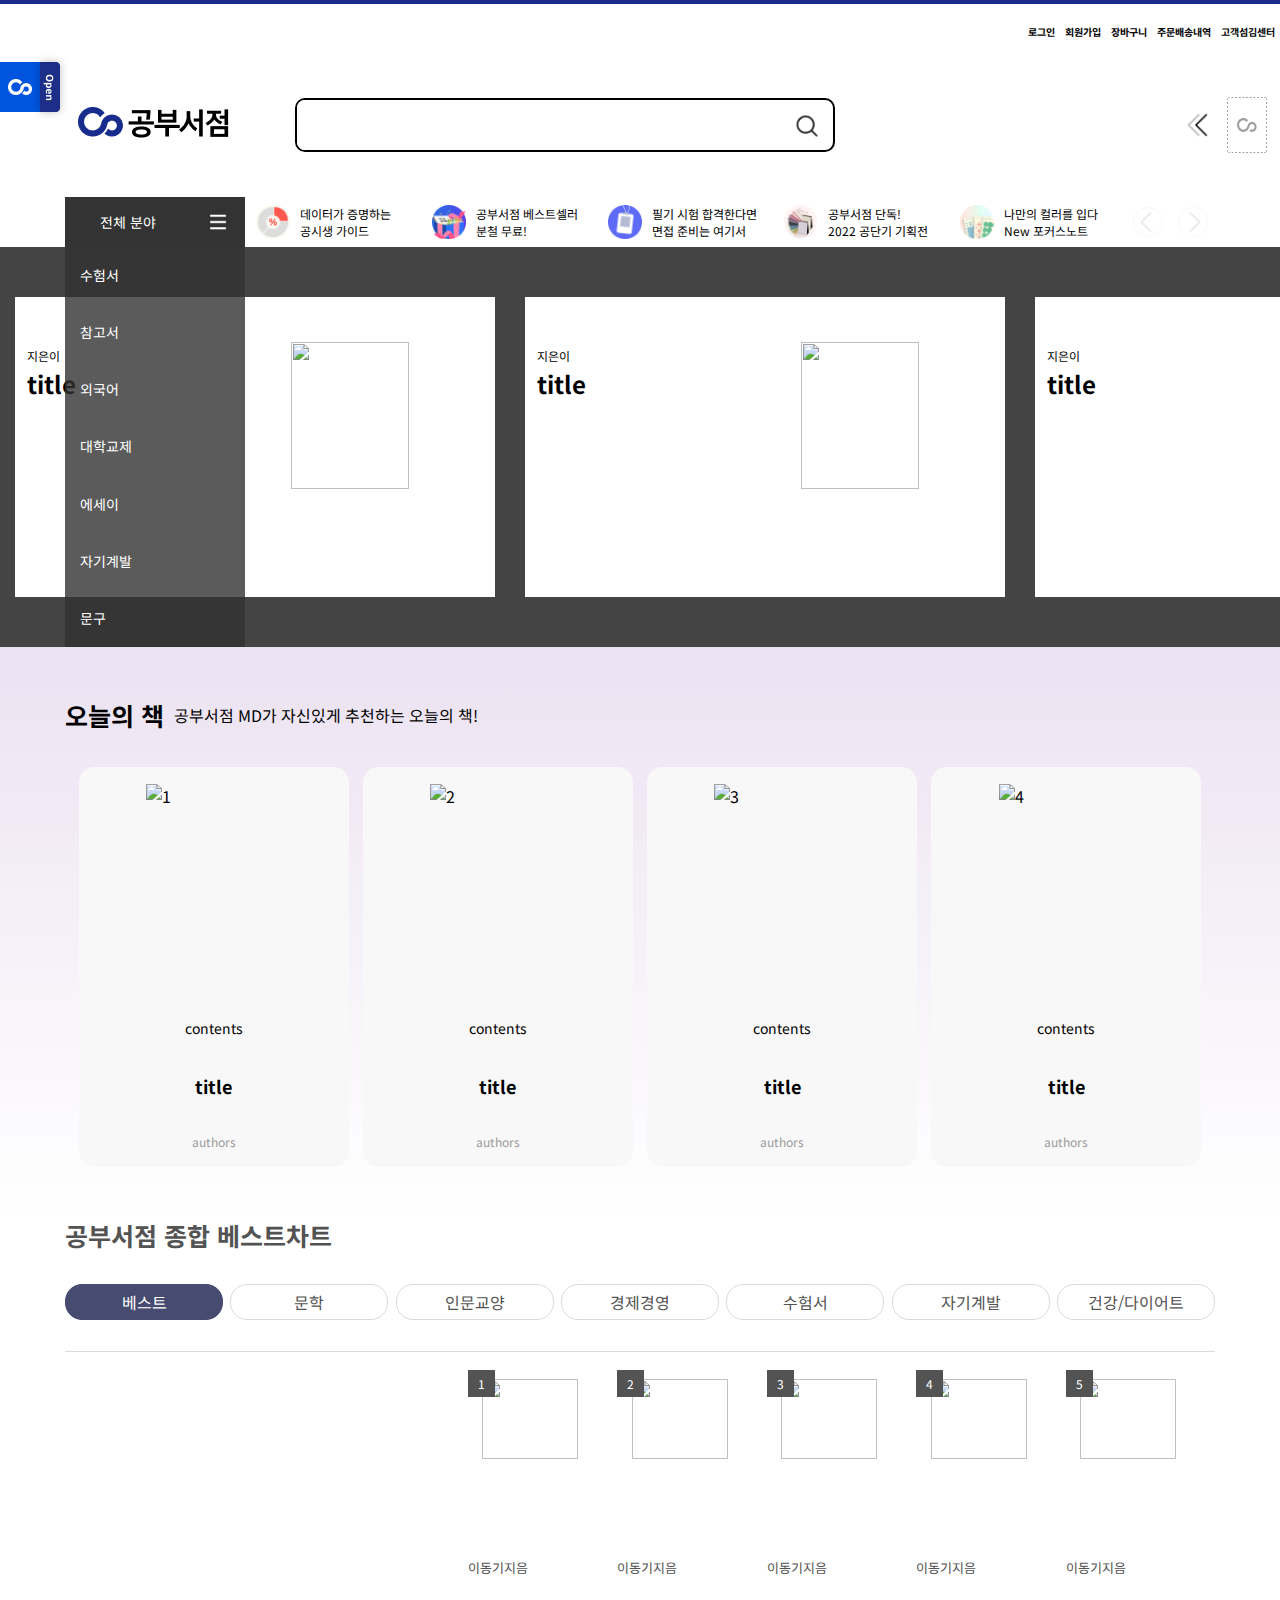
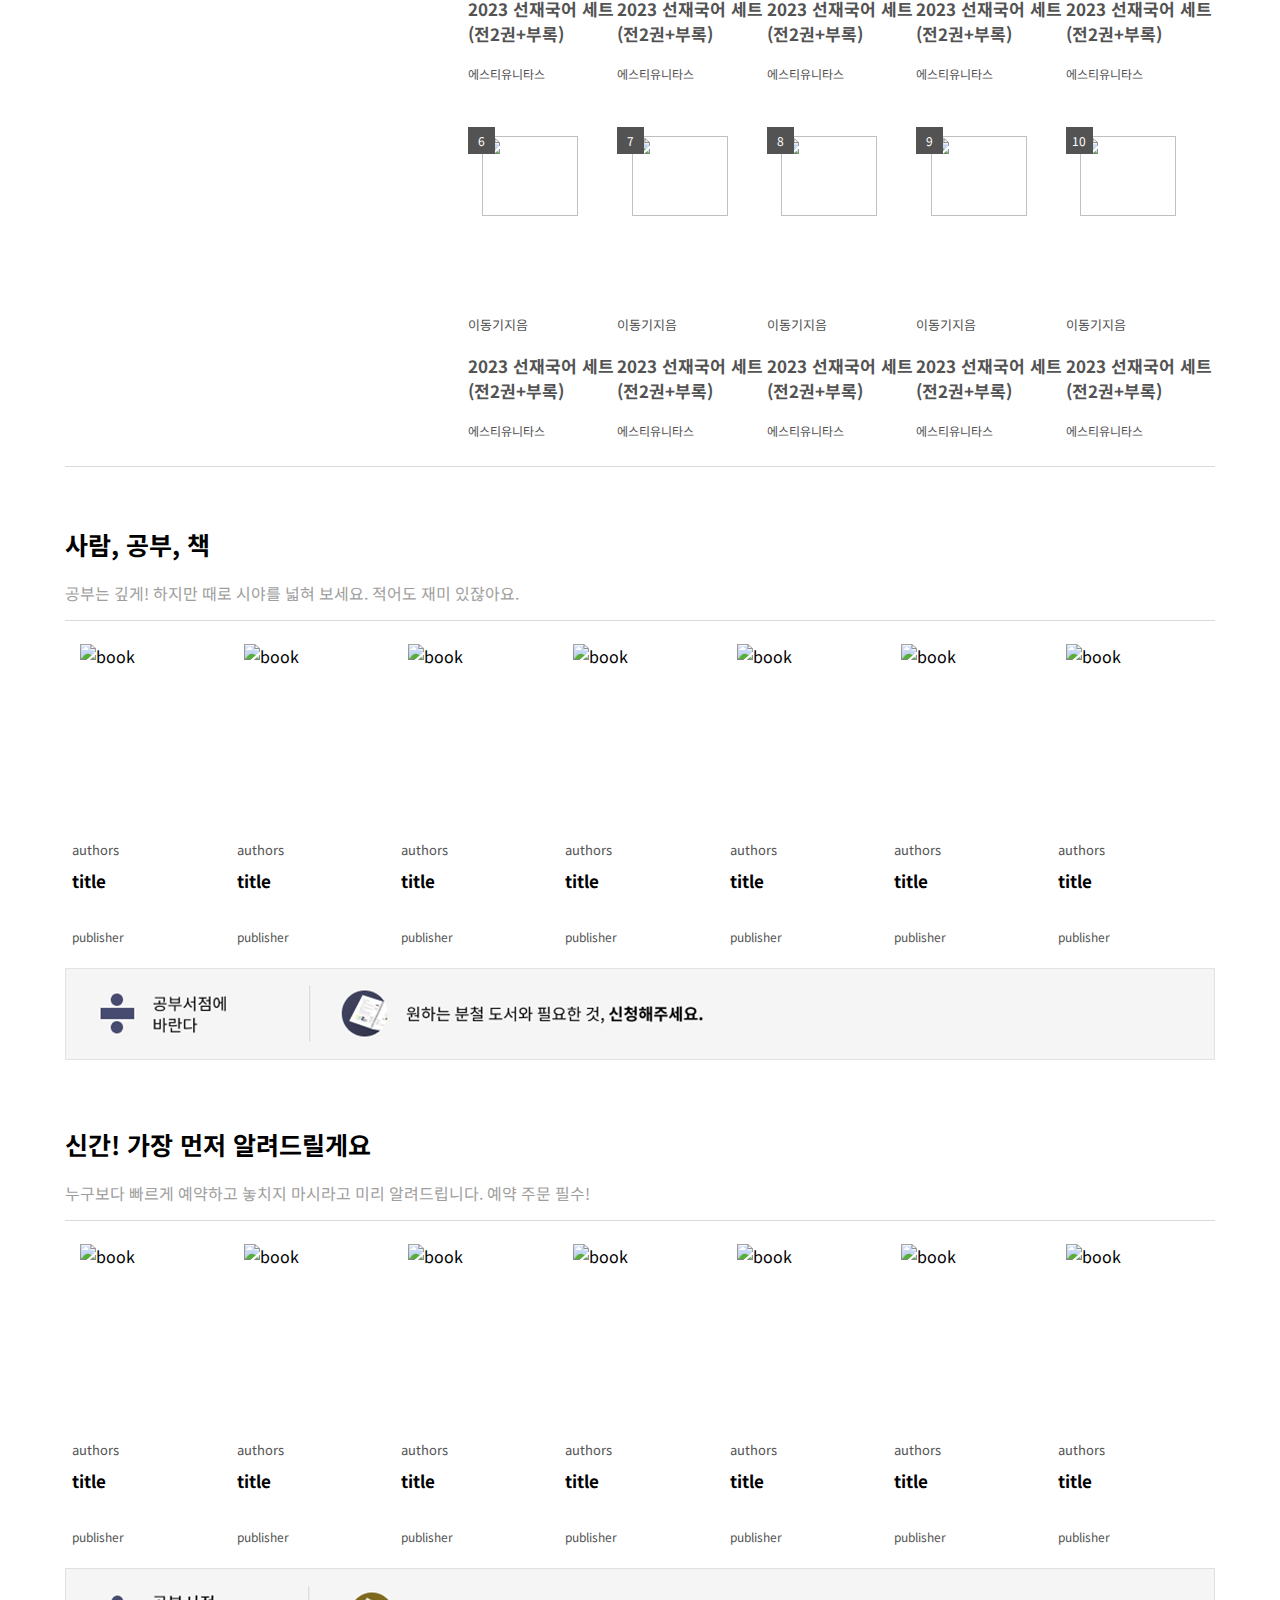
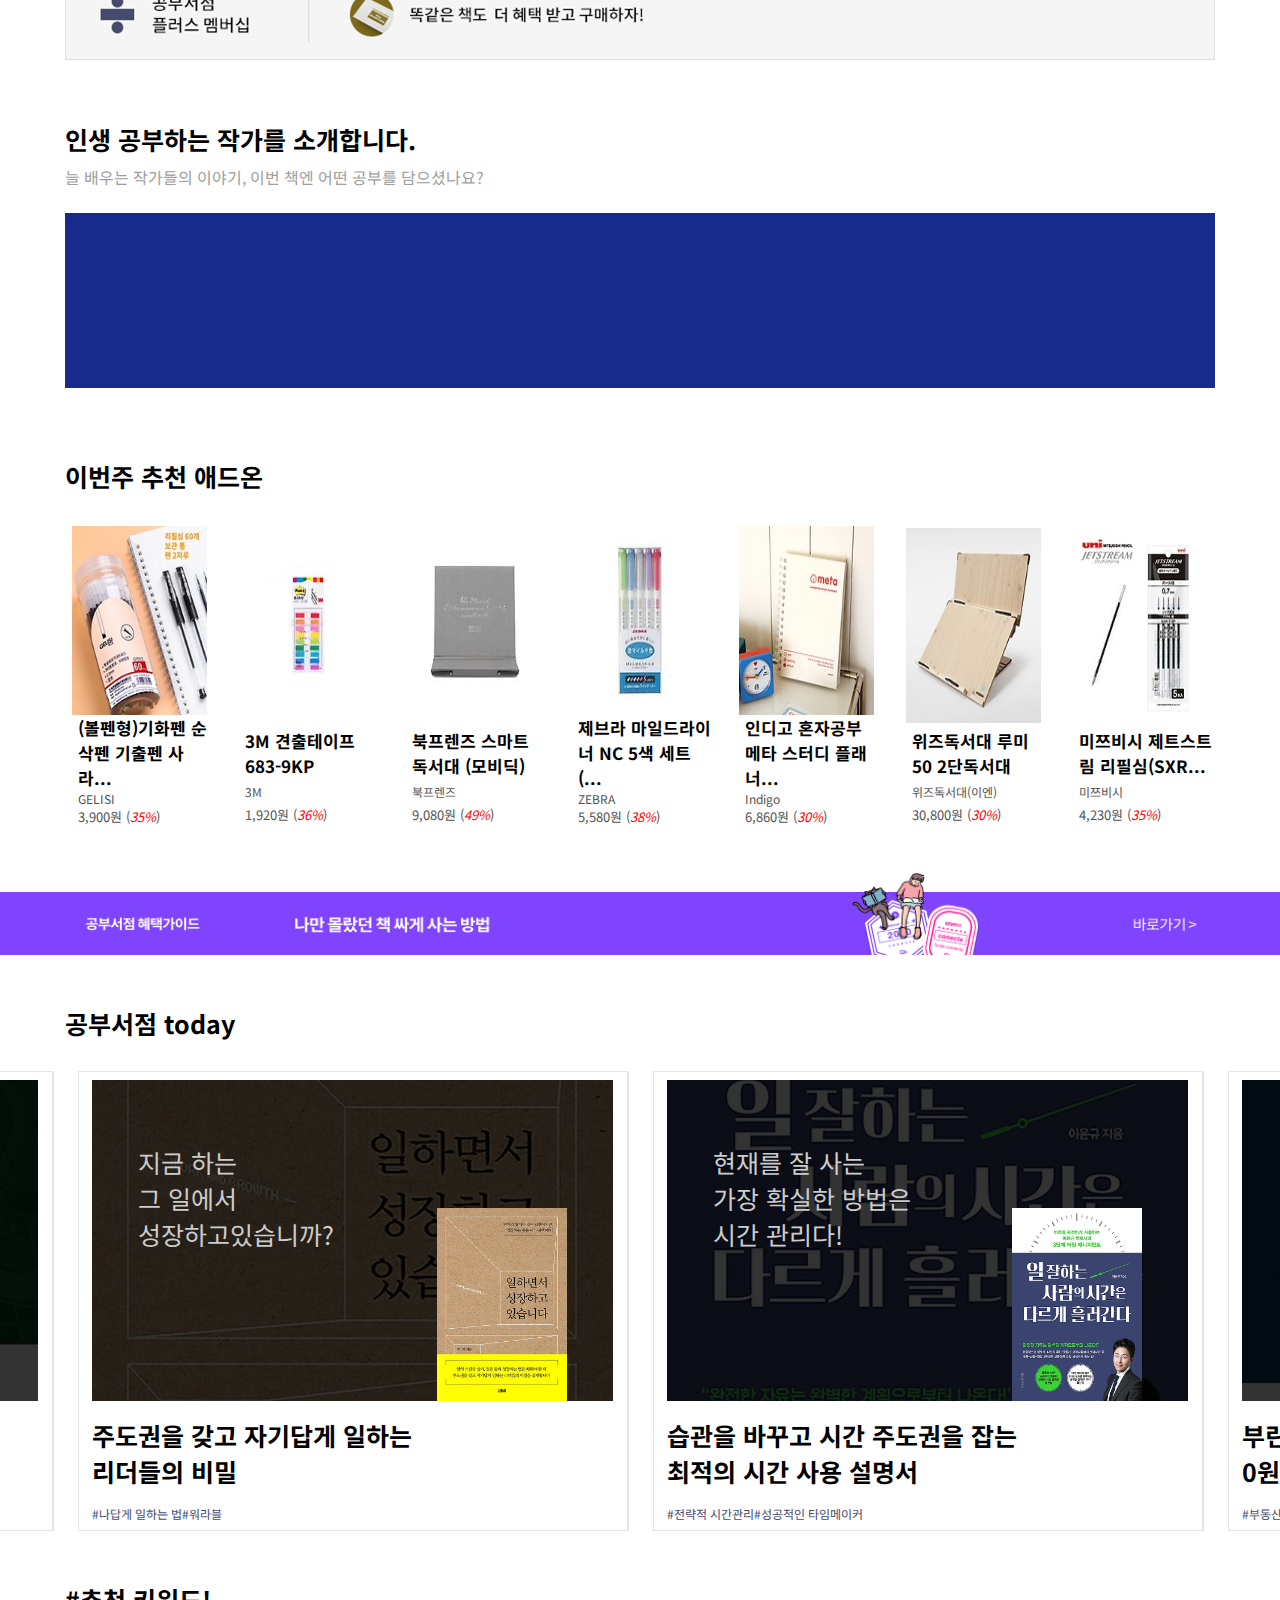
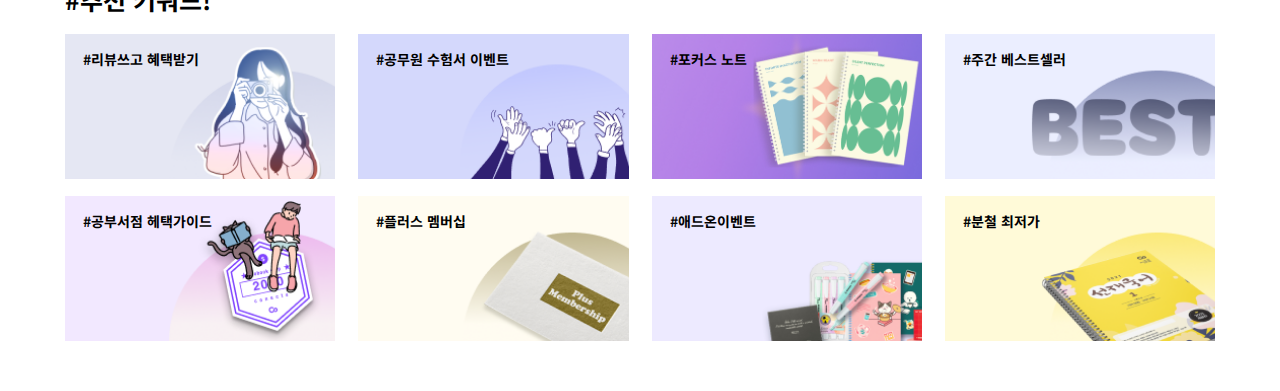
==== index.html @ 71165885 "0721" ====
<!DOCTYPE html>
<html lang="ko">

<head>
    <meta charset="UTF-8">
    <meta http-equiv="X-UA-Compatible" content="IE=edge">
    <meta name="viewport" content="width=device-width, initial-scale=1.0">
    <title>Document</title>
    <link rel="stylesheet" href="css/index.css">
    <script src="https://ajax.aspnetcdn.com/ajax/jQuery/jquery-3.6.0.min.js"></script>
    <script src="js/index.js"></script>

</head>

<body>
    <div id="wrap">
        <header>
            <div id="mini">
                <ul>
                    <li>로그인</li>
                    <li>회원가입</li>
                    <li>장바구니</li>
                    <li>주문배송내역</li>
                    <li>고객섬김센터</li>
                </ul>
            </div>
            <div id="header">
                <div id="open">
                    <img src="img/open.png" alt="open">
                </div>
                <div id="logo">
                    <a href="index.html">
                        <img src="img/logo.png" alt="로고">
                    </a>
                    <form id="search">
                        <input type="text">
                        <input type="image" src="img/search.png">
                    </form>
                </div>
                <div id="history">
                    <img src="img/histoty1.png" alt="history1">
                    <img src="img/histoty2.png" alt="history2">
                </div>
            </div>
        </header>

        <div id="slider">
            <div id="over">
                <div>
                    <div id="over_text">전체 분야</div>
                    <div id="over_img"></div>
                </div>
                <div>
                    <div id="con">
                        <div class="list" id="list1">
                            <div class="list1"></div>
                            <p>데이터가 증명하는<br> 공시생 가이드</p>
                        </div>
                        <div class="list" id="list2">
                            <div class="list2"></div>
                            <p>공부서점 베스트셀러<br> 분철 무료!</p>
                        </div>
                        <div class="list" id="list3">
                            <div class="list3"></div>
                            <p>필기 시험 합격한다면<br> 면접 준비는 여기서</p>
                        </div>
                        <div class="list" id="list4">
                            <div class="list4"></div>
                            <p>공부서점 단독!<br>
                                2022 공단기 기획전</p>
                        </div>
                        <div class="list" id="list5">
                            <div class="list5"></div>
                            <p>나만의 컬러를 입다<br>
                                New 포커스노트</p>
                        </div>
                        <div class="list" id="list6">
                            <div class="list6"></div>
                            <p>온라인1등
                                공부서점</p>
                        </div>
                        <div class="list" id="list7">
                            <div class="list7"></div>
                            <p>공부필수템 최저가<br>
                                애드온</p>
                        </div>
                        <div class="list" id="list8">
                            <div class="list8"></div>
                            <p>공부서점<br>
                                ONLY! 시리즈</p>
                        </div>
                    </div>
                </div>
                <div id="btnbox">
                    <div id="prev"></div>
                    <div id="next"></div>
                </div>
            </div>
            <div id="slider_menu">

                <div>
                    <div id="slider_text">
                        <ul>
                            <li>수험서</li>
                            <li>참고서</li>
                            <li>외국어</li>
                            <li>대학교제</li>
                            <li>에세이</li>
                            <li>자기계발</li>
                            <li>문구</li>
                        </ul>
                    </div>
                    <div id="slider_img">
                        <img src="img/slider1.png" alt="">
                    </div>

                </div>
                <div id="slider_book">
                    <div id="book_con">
                        <div>
                            <div class="book_title">
                                <div>
                                    <span>지은이</span>
                                    <p>title</p>
                                </div>
                            </div>
                            <div class="book_img">
                                <img src="" alt="">
                            </div>
                        </div>
                        <div>
                            <div class="book_title">
                                <div>
                                    <span>지은이</span>
                                    <p>title</p>
                                </div>
                            </div>
                            <div class="book_img">
                                <img src="" alt="">
                            </div>
                        </div>
                        <div>
                            <div class="book_title">
                                <div>
                                    <span>지은이</span>
                                    <p>title</p>
                                </div>
                            </div>
                            <div class="book_img">
                                <img src="" alt="">
                            </div>
                        </div>
                        <div>
                            <div class="book_title">
                                <div>
                                    <span>지은이</span>
                                    <p>title</p>
                                </div>
                            </div>
                            <div class="book_img">
                                <img src="" alt="">
                            </div>
                        </div>
                        <div>
                            <div class="book_title">
                                <div>
                                    <span>지은이</span>
                                    <p>title</p>
                                </div>
                            </div>
                            <div class="book_img">
                                <img src="" alt="">
                            </div>
                        </div>
                        <div>
                            <div class="book_title">
                                <div>
                                    <span>지은이</span>
                                    <p>title</p>
                                </div>
                            </div>
                            <div class="book_img">
                                <img src="" alt="">
                            </div>
                        </div>
                    </div>
                </div>
            </div>
        </div>
        <div id="bg">
            <div id="today">
                <div id="today_first">
                    <h2>오늘의 책</h2>
                    <p>공부서점 MD가 자신있게 추천하는 오늘의 책!</p>
                </div>
                <div id="today_box">
                    <div>
                        <img src="" alt="1">
                        <p>contents</p>
                        <h2>title</h2>
                        <span>authors</span>
                    </div>
                    <div>
                        <img src="" alt="2">
                        <p>contents</p>
                        <h2>title</h2>
                        <span>authors</span>
                    </div>
                    <div>
                        <img src="" alt="3">
                        <p>contents</p>
                        <h2>title</h2>
                        <span>authors</span>
                    </div>
                    <div>
                        <img src="" alt="4">
                        <p>contents</p>
                        <h2>title</h2>
                        <span>authors</span>
                    </div>

                </div>
            </div>
        </div>
        <div id="best">
            <h2>공부서점 종합 베스트차트</h2>
            <ul>
                <li>베스트</li>
                <li>문학</li>
                <li>인문교양</li>
                <li>경제경영</li>
                <li>수험서</li>
                <li>자기계발</li>
                <li>건강/다이어트</li>
            </ul>
            <div>
                <ul>
                    <!--ㅡㅡㅡㅡㅡㅡjson li추가 ㅡㅡㅡㅡㅡㅡ-->
                </ul>
                <div>
                    <ul class="best1">
                        <li>
                            <div>1</div>
                            <img src="" alt="">
                            <p>이동기지음</p>
                            <h3>2023 선재국어 세트 (전2권+부록)</h3>
                            <span>에스티유니타스</span>
                        </li>
                        <li>
                            <div>2</div>
                            <img src="" alt="">
                            <p>이동기지음</p>
                            <h3>2023 선재국어 세트 (전2권+부록)</h3>
                            <span>에스티유니타스</span>
                        </li>
                        <li>
                            <div>3</div>
                            <img src="" alt="">
                            <p>이동기지음</p>
                            <h3>2023 선재국어 세트 (전2권+부록)</h3>
                            <span>에스티유니타스</span>
                        </li>
                        <li>
                            <div>4</div>
                            <img src="" alt="">
                            <p>이동기지음</p>
                            <h3>2023 선재국어 세트 (전2권+부록)</h3>
                            <span>에스티유니타스</span>
                        </li>
                        <li>
                            <div>5</div>
                            <img src="" alt="">
                            <p>이동기지음</p>
                            <h3>2023 선재국어 세트 (전2권+부록)</h3>
                            <span>에스티유니타스</span>
                        </li>
                    </ul>
                    <ul class="best1">
                        <li>
                            <div>6</div>
                            <img src="" alt="">
                            <p>이동기지음</p>
                            <h3>2023 선재국어 세트 (전2권+부록)</h3>
                            <span>에스티유니타스</span>
                        </li>
                        <li>
                            <div>7</div>

                            <img src="" alt="">
                            <p>이동기지음</p>
                            <h3>2023 선재국어 세트 (전2권+부록)</h3>
                            <span>에스티유니타스</span>
                        </li>
                        <li>
                            <div>8</div>
                            <img src="" alt="">
                            <p>이동기지음</p>
                            <h3>2023 선재국어 세트 (전2권+부록)</h3>
                            <span>에스티유니타스</span>
                        </li>
                        <li>
                            <div>9</div>
                            <img src="" alt="">
                            <p>이동기지음</p>
                            <h3>2023 선재국어 세트 (전2권+부록)</h3>
                            <span>에스티유니타스</span>
                        </li>
                        <li>
                            <div>10</div>
                            <img src="" alt="">
                            <p>이동기지음</p>
                            <h3>2023 선재국어 세트 (전2권+부록)</h3>
                            <span>에스티유니타스</span>
                        </li>
                    </ul>
                </div>
            </div>
        </div>
        <div id="work">
            <h2>사람, 공부, 책</h2>
            <p>
            공부는 깊게! 하지만 때로 시야를 넓혀 보세요. 적어도 재미 있잖아요.
            </p>
            <ul>
                <li>
                    <img src="" alt="book">
                    <p>authors</p>
                    <h3>title</h3>
                    <span>publisher</span>
                </li>
                <li>
                    <img src="" alt="book">
                    <p>authors</p>
                    <h3>title</h3>
                    <span>publisher</span>
                </li>
                <li>
                    <img src="" alt="book">
                    <p>authors</p>
                    <h3>title</h3>
                    <span>publisher</span>
                </li>
                <li>
                    <img src="" alt="book">
                    <p>authors</p>
                    <h3>title</h3>
                    <span>publisher</span>
                </li>
                <li>
                    <img src="" alt="book">
                    <p>authors</p>
                    <h3>title</h3>
                    <span>publisher</span>
                </li>
                <li>
                    <img src="" alt="book">
                    <p>authors</p>
                    <h3>title</h3>
                    <span>publisher</span>
                </li>
                <li>
                    <img src="" alt="book">
                    <p>authors</p>
                    <h3>title</h3>
                    <span>publisher</span>
                </li>
            </ul>
            <a href="#"><img src="img/banner1.png" alt="배너"></a>
        </div>
        <div id="new">
            <h2>신간! 가장 먼저 알려드릴게요</h2>
            <p>
            누구보다 빠르게 예약하고 놓치지 마시라고 미리 알려드립니다. 예약 주문 필수!
            </p>
            <ul>
                <li>
                    <img src="" alt="book">
                    <p>authors</p>
                    <h3>title</h3>
                    <span>publisher</span>
                </li>
                <li>
                    <img src="" alt="book">
                    <p>authors</p>
                    <h3>title</h3>
                    <span>publisher</span>
                </li>
                <li>
                    <img src="" alt="book">
                    <p>authors</p>
                    <h3>title</h3>
                    <span>publisher</span>
                </li>
                <li>
                    <img src="" alt="book">
                    <p>authors</p>
                    <h3>title</h3>
                    <span>publisher</span>
                </li>
                <li>
                    <img src="" alt="book">
                    <p>authors</p>
                    <h3>title</h3>
                    <span>publisher</span>
                </li>
                <li>
                    <img src="" alt="book">
                    <p>authors</p>
                    <h3>title</h3>
                    <span>publisher</span>
                </li>
                <li>
                    <img src="" alt="book">
                    <p>authors</p>
                    <h3>title</h3>
                    <span>publisher</span>
                </li>
            </ul>
            <a href="#"><img src="img/banner2.png" alt="배너"></a>

        </div>
        <div id="authors">
            <h2>인생 공부하는 작가를 소개합니다.</h2>
            <p>
            늘 배우는 작가들의 이야기, 이번 책엔 어떤 공부를 담으셨나요?
            </p>
            <div>

            </div>
        </div>
        <div id="ad">
            <h2>이번주 추천 애드온</h2>
            <ul>
                <li>
                    <img src="img/ad1.jpg" alt="ad">
                    <h3>(볼펜형)기화펜 순삭펜 기출펜 사라...</h3>
                    <span>GELISI</span>
                    <p>3,900원 (<em class="red">35%</em>)</p>

                </li>
                <li>
                    <img src="img/ad2.jpg" alt="ad">
                    <h3>3M 견출테이프 683-9KP</h3>
                    <span>3M</span>
                    <p>1,920원 (<em class="red">36%</em>)</p>

                </li>
                <li>
                    <img src="img/ad3.png" alt="ad">
                    <h3>북프렌즈 스마트 독서대 (모비딕)</h3>
                    <span>북프렌즈</span>
                    <p>9,080원 (<em class="red">49%</em>)</p>

                </li>
                <li>
                    <img src="img/ad4.jpg" alt="ad">
                    <h3>제브라 마일드라이너 NC 5색 세트(...</h3>
                    <span>ZEBRA</span>
                    <p>5,580원 (<em class="red">38%</em>)</p>

                </li>
                <li>
                    <img src="img/ad5.jpg" alt="ad">
                    <h3>인디고 혼자공부 메타 스터디 플래너...</h3>
                    <span>Indigo</span>
                    <p>6,860원 (<em class="red">30%</em>)</p>

                </li>
                <li>
                    <img src="img/ad6.jpg" alt="ad">
                    <h3>위즈독서대 루미50 2단독서대</h3>
                    <span>위즈독서대(이엔)</span>
                    <p>30,800원 (<em class="red">30%</em>)</p>
                </li>
                <li>
                    <img src="img/ad7.jpg" alt="ad">
                    <h3>
                    미쯔비시 제트스트림 리필심(SXR...</h3>
                    <span>미쯔비시</span>
                    <p>4,230원 (<em class="red">35%</em>)</p>

                </li>
              
            </ul>
        </div>
        <div id="popup">
            <div>
                <ul>
                    <li>
                        <img src="img/popup1.png" alt="">
                    </li>
                    <li>
                        <img src="img/popup2.png" alt="">
                    </li>
                    <li>
                        <img src="img/popup3.png" alt="">
                    </li>
                    
                </ul>
            </div>
            
        </div>


        <div id="content">
            <div id="h2">
                <h2>공부서점 today</h2>
            </div>
            <script>
                
            </script>
            <div id="content_box">
                <div class="blur"></div>
                <div>
                    <div id="content_prev"><img src="img/content_prev.png" alt=""></div>
                    <div id="content_next"><img src="img/content_next.png" alt=""></div>
                    <ul id="sBox">
                        <li class="show1">
                            <div>
                                <p>45가지<br>초간단<br>사고의 기술</p>
                                <div><img src="img/book1.jpg" alt=""></div>
                            </div>
                            <h2>뇌과학이 선택한<br> 단순 사고법 공개</h2>
                            <span>#심플한 사고법 #머리속 비우기</span>
                        </li>
                        <li class="show2">
                            <div>
                                <p>절대<br>실패하지 않는<br>부동산 투자법</p>
                                <div><img src="img/book2.jpg" alt=""></div>
                            </div>
                            <h2>기술을 탄탄히 쌓아올리는<br>부동산 투자 바이블</h2>
                            <span>#부읽남 첫책#투자의 절대원칙</span>
                        </li>
                        <li class="show3">
                            <div>
                                <p>지금 하는<br>그 일에서<br>성장하고있습니까?</p>
                                <div><img src="img/book3.jpg" alt=""></div>
                            </div>
                            <h2>주도권을 갖고 자기답게 일하는<br>리더들의 비밀</h2>
                            <span>#나답게 일하는 법#워라블</span>
                        </li>
                        <li class="show4">
                            <div>
                                <p>현재를 잘 사는<br> 가장 확실한 방법은 시간 관리다!</p>
                                <div><img src="img/book4.jpg" alt=""></div>
                            </div>
                            <h2>습관을 바꾸고 시간 주도권을 잡는<br>최적의 시간 사용 설명서</h2>
                            <span>#전략적 시간관리#성공적인 타임메이커</span>
                        </li>
                        <li class="show5">
                            <div>
                                <p>적나라하고<br>현실적인<br>부동산 투자 공략집!</p>
                                <div><img src="img/book5.jpg" alt=""></div>
                            </div>
                            <h2>부린이도 대출 없이<br>0원으로 집 살 수 있는 방법</h2>
                            <span>#부동산 소액투자#60가지 머니포인트</span>
                        </li>
                        <li class="show6">
                            <div>
                                <p>시를 통해<br>슬픔을<br>알아차리는 일</p>
                                <div><img src="img/book6.jpg" alt=""></div>
                            </div>
                            <h2>
                                시를 읽기, 슬픔을 말하기, 사랑을 발견 하기<br>
                                그리하여 더 나은 사람으로 성장하기
                            </h2>
                            <span>#시를 통해 하나되기#마흔아홉 번의 대화</span>
                        </li>
                        <li class="show7">
                            <div>
                                <p>신기하고<br>경이로운<br>냄새의 세계</p>
                                <div><img src="img/book7.jpg" alt=""></div>
                            </div>
                            <h2>삶의 감각을 뒤흔드는<br>경이로운 코끝의 세계</h2>
                            <span>#냄새 이야기#향기탐험</span>
                        </li>
                        <li class="show8">
                            <div>
                                <p>마음이<br>할퀴고 간 자리를<br>바라보다</p>
                                <div><img src="img/book8.jpg" alt=""></div>
                            </div>
                            <h2>
                                삶의 모난 부분을 보듬는 섬세한 시선과<br>
                                폭력에 맞서는 단호한 태도
                            </h2>
                            <span>#최은영 작가 신작#짧은 소설집</span>
                        </li>
                    </ul>
                    
                </div>
                <div class="blur"></div>

            </div>
        </div>

        <div id="key">
            <h2>#추천 키워드!</h2>
            <div>
                <div class="key1">
                    <p>#리뷰쓰고 혜택받기</p>
                </div>
                <div class="key2">
                    <p>#공무원 수험서 이벤트</p>
                </div>
                <div class="key3">
                    <p>#포커스 노트</p>
                </div>
                <div class="key4">
                    <p>#주간 베스트셀러</p>
                </div>
            </div>
            <div>
                <div class="key5">
                    <p>#공부서점 헤택가이드</p>
                </div>
                <div class="key6">
                    <p>#플러스 멤버십</p>
                </div>
                <div class="key7">
                    <p>#애드온이벤트</p>
                </div>
                <div class="key8">
                    <p>#분철 최저가</p>
                </div>
            </div>
        </div>
        <div id="note">
            
        </div>
    </div>
</body>

</html>
---- css/index.css ----
@import url("https://fonts.googleapis.com/css2?family=Noto+Sans+KR&display=swap");
* {
  margin: 0;
  padding: 0;
  box-sizing: border-box;
  font-family: "Noto Sans KR", sans-serif;
}

ul, li, ol {
  list-style: none;
}

a {
  color: #333;
  text-decoration: none;
}

h2 {
  font-size: 25px;
}

#wrap {
  width: 100%;
}

header {
  width: 100%;
  display: flex;
  flex-direction: column;
}
header #mini {
  width: 100%;
  height: 52px;
  display: flex;
  justify-content: flex-end;
  border-top: 4px solid #192c8d;
}
header #mini ul {
  margin: 20px 0;
  display: flex;
}
header #mini ul li {
  margin: 0 5px;
  font-size: 10px;
  font-weight: bold;
}
header #header {
  display: flex;
  justify-content: space-between;
  width: 100%;
}
header #header #open img {
  cursor: pointer;
}
header #header #logo {
  width: 1100px;
  height: 145px;
  margin: 0 auto;
  display: flex;
  align-items: center;
}
header #header #logo #search {
  width: 540px;
  height: 54px;
  border: 2px solid #000;
  border-radius: 10px;
  overflow: hidden;
  display: flex;
  margin-left: 40px;
}
header #header #logo #search input[type=text] {
  border: none;
  width: 100%;
  height: 100%;
  outline: none;
}
header #header #logo #search input[type=image] {
  width: 52px;
  height: 52px;
  padding: 12px;
}
header #header #history {
  width: 100px;
  display: flex;
  align-items: center;
}
header #header #history img:nth-of-type(1) {
  width: 32px;
  height: 32px;
  margin-right: 15px;
}
header #header #history img:nth-of-type(2) {
  width: 40px;
  height: 56px;
}

#slider {
  width: 100%;
  height: 450px;
}
#slider #over {
  width: 1150px;
  margin: 0 auto;
  height: 50px;
  display: flex;
  position: relative;
}
#slider #over > div:nth-of-type(1) {
  width: 180px;
  background-color: #333;
  color: #fff;
  display: flex;
  align-items: center;
  cursor: pointer;
}
#slider #over_text {
  width: 70%;
  text-align: center;
  font-size: 14px;
}
#slider #over_img {
  width: 30%;
  height: 45%;
  background-image: url(../img/menu.png);
  background-position: center;
  background-repeat: no-repeat;
  background-size: contain;
}
#slider #over > div:nth-of-type(2) {
  width: 880px;
  display: flex;
  position: relative;
  overflow: hidden;
}
#slider #over > div:nth-of-type(2) #con {
  position: absolute;
  top: 0;
  left: 0;
  width: 1408px;
  height: 100%;
  display: flex;
}
#slider #over > div:nth-of-type(2) .list {
  width: 176px;
  display: flex;
  font-size: 12px;
  justify-content: space-evenly;
  align-items: center;
  cursor: pointer;
}
#slider #over > div:nth-of-type(2) .list div {
  width: 34px;
  height: 34px;
  background-position: center;
  background-repeat: no-repeat;
  background-size: contain;
}
#slider #over > div:nth-of-type(2) .list p {
  width: 110px;
}
#slider #over > div:nth-of-type(2) .list1 {
  background-image: url(../img/list1.png);
}
#slider #over > div:nth-of-type(2) .list2 {
  background-image: url(../img/list2.png);
}
#slider #over > div:nth-of-type(2) .list3 {
  background-image: url(../img/list3.png);
}
#slider #over > div:nth-of-type(2) .list4 {
  background-image: url(../img/list4.png);
}
#slider #over > div:nth-of-type(2) .list5 {
  background-image: url(../img/list5.png);
}
#slider #over > div:nth-of-type(2) .list6 {
  background-image: url(../img/list6.png);
}
#slider #over > div:nth-of-type(2) .list7 {
  background-image: url(../img/list7.png);
}
#slider #over > div:nth-of-type(2) .list8 {
  background-image: url(../img/list8.png);
}
#slider #over #btnbox {
  width: 90px;
  display: flex;
  align-items: center;
}
#slider #over #btnbox div {
  width: 50%;
  height: 30px;
  background-position: center;
  background-repeat: no-repeat;
  background-size: contain;
  cursor: pointer;
}
#slider #over #btnbox #prev {
  background-image: url(../img/prev.png);
}
#slider #over #btnbox #next {
  background-image: url(../img/next.png);
}
#slider_menu {
  width: 100%;
  height: 400px;
  background-color: #fffefb;
  position: relative;
}
#slider_menu > div:first-child {
  width: 1150px;
  margin: 0 auto;
  display: flex;
  justify-content: flex-start;
}
#slider_menu > div:first-child #slider_text {
  position: relative;
  z-index: 2;
  width: 180px;
  height: 400px;
}
#slider_menu > div:first-child #slider_text ul {
  width: 100%;
  height: 100%;
  display: flex;
  flex-direction: column;
  color: #fff;
}
#slider_menu > div:first-child #slider_text li {
  background-color: rgba(50, 50, 50, 0.8);
  line-height: 57px;
  font-size: 14px;
  height: 100%;
  padding: 0 15px;
}
#slider_menu > div:first-child #slider_text li:hover {
  background-color: rgb(50, 50, 50);
}
#slider_menu > div:first-child #slider_img {
  width: 780px;
  height: 400px;
}
#slider_menu > div:first-child #slider_img img {
  width: 100%;
}
#slider_book {
  width: 100%;
  height: 400px;
  background-color: #444;
  position: absolute;
  top: 0;
  left: 0;
  overflow: hidden;
}
#slider_book #book_con {
  width: 3060px;
  height: 100%;
}
#slider_book #book_con > div {
  float: left;
  margin: 50px 15px 0px 15px;
  width: 480px;
  height: 300px;
  background-color: #fff;
  display: flex;
}
#slider_book #book_con > div .book_title {
  width: 50%;
  display: flex;
  justify-content: center;
  align-items: center;
}
#slider_book #book_con > div .book_title div {
  width: 90%;
  height: 70%;
}
#slider_book #book_con > div .book_title div span {
  font-size: 12px;
}
#slider_book #book_con > div .book_title div p {
  font-size: 24px;
  font-weight: bold;
}
#slider_book #book_con > div .book_img {
  width: 50%;
  height: 100%;
  display: flex;
  justify-content: center;
  align-items: center;
}
#slider_book #book_con > div .book_img img {
  width: 70%;
  height: 70%;
}

#bg {
  width: 100%;
  background: rgb(255, 255, 255);
  background: linear-gradient(0deg, rgb(255, 255, 255) 0%, rgb(236, 226, 242) 100%);
  padding: 50px 0;
}

#today {
  width: 1150px;
  height: 470px;
  margin: 0px auto;
  display: flex;
  flex-direction: column;
  justify-content: space-between;
}
#today_first {
  display: flex;
  align-items: center;
}
#today_first h2 {
  font-size: 25px;
}
#today_first p {
  font-size: 16px;
  font-weight: normal;
  margin-left: 10px;
}
#today_box {
  width: 100%;
  height: 400px;
  display: flex;
  justify-content: space-evenly;
}
#today_box > div {
  width: 23.5%;
  height: 100%;
  display: flex;
  flex-direction: column;
  align-items: center;
  justify-content: space-around;
  border-radius: 15px;
  background-color: rgb(248, 248, 248);
}
#today_box > div img {
  width: 50%;
  height: 50%;
}
#today_box > div p {
  width: 100%;
  text-align: center;
  font-size: 14px;
}
#today_box > div h2 {
  font-size: 18px;
  text-align: center;
}
#today_box > div span {
  font-size: 12px;
  color: #9a9a9a;
}

#best {
  width: 1150px;
  height: 850px;
  margin: 0 auto;
  display: flex;
  flex-direction: column;
  justify-content: space-between;
  color: #535353;
  border-bottom: 1px solid #dadada;
}
#best > h2 {
  font-size: 25px;
}
#best > ul {
  display: flex;
  justify-content: space-between;
  width: 100%;
}
#best > ul li {
  width: 158px;
  text-align: center;
  border: 1px solid #dadada;
  padding: 5px 0;
  border-radius: 17px;
  cursor: pointer;
}
#best > ul li:first-of-type {
  color: #fff;
  border: 1px solid #464B6F;
  background: #464B6F;
}
#best > div {
  width: 100%;
  height: 715px;
  border-top: 1px solid #dadada;
  display: flex;
  justify-content: space-between;
}
#best > div > ul {
  width: 30%;
  height: 715px;
}
#best > div > ul::-webkit-scrollbar {
  width: 7px;
  height: 7px;
  background-color: #ced4da;
}
#best > div > ul::-webkit-scrollbar-thumb {
  background: #464B6F;
}
#best > div > ul li {
  border-bottom: 1px solid #dadada;
  line-height: 50px;
  font-size: 14px;
  padding-left: 5px;
  cursor: pointer;
}
#best > div > ul li:first-of-type {
  border-bottom: 3px solid #464B6F;
}
#best > div > div {
  width: 65%;
  display: flex;
  flex-direction: column;
  justify-content: space-around;
}
#best > div > div .best1 {
  width: 100%;
  height: 45%;
  display: flex;
}
#best > div > div .best1 li {
  width: 20%;
  height: 100%;
  display: flex;
  flex-direction: column;
  justify-content: space-around;
  position: relative;
}
#best > div > div .best1 li img {
  width: 80%;
  height: 50%;
  align-self: center;
}
#best > div > div .best1 li p {
  font-size: 13px;
}
#best > div > div .best1 li h3 {
  font-size: 17px;
}
#best > div > div .best1 li span {
  font-size: 12px;
}
#best > div > div .best1 li div {
  position: absolute;
  width: 27px;
  height: 27px;
  background-color: #535353;
  color: #fff;
  font-size: 12px;
  text-align: center;
  line-height: 27px;
  top: 0;
  left: 0;
}

#work {
  width: 1150px;
  margin: 50px auto;
  display: flex;
  flex-direction: column;
  justify-content: space-around;
  height: 550px;
}
#work > h2 {
  font-size: 25px;
}
#work > p {
  color: #9e9e9e;
  padding-bottom: 15px;
}
#work > p {
  border-bottom: 1px solid #dadada;
}
#work ul {
  width: 100%;
  height: 310px;
  display: flex;
  justify-content: space-around;
}
#work ul li {
  width: 13%;
  height: 100%;
  display: flex;
  flex-direction: column;
  justify-content: space-around;
}
#work ul li p {
  font-size: 13px;
  color: #535353;
}
#work ul li h3 {
  font-size: 17px;
}
#work ul li span {
  font-size: 12px;
  color: #535353;
}
#work ul li img {
  width: 90%;
  height: 60%;
  align-self: center;
}
#work ul li h3 {
  height: 50px;
}
#work a {
  display: block;
  width: 100%;
  height: 90px;
}
#work a img {
  width: 100%;
}

#new {
  width: 1150px;
  margin: 50px auto;
  display: flex;
  flex-direction: column;
  justify-content: space-around;
  height: 550px;
}
#new > h2 {
  font-size: 25px;
}
#new > p {
  color: #9e9e9e;
  padding-bottom: 15px;
}
#new > p {
  border-bottom: 1px solid #dadada;
}
#new ul {
  width: 100%;
  height: 310px;
  display: flex;
  justify-content: space-around;
}
#new ul li {
  width: 13%;
  height: 100%;
  display: flex;
  flex-direction: column;
  justify-content: space-around;
}
#new ul li p {
  font-size: 13px;
  color: #535353;
}
#new ul li h3 {
  font-size: 17px;
}
#new ul li span {
  font-size: 12px;
  color: #535353;
}
#new ul li img {
  width: 90%;
  height: 60%;
  align-self: center;
}
#new ul li h3 {
  height: 50px;
}
#new a {
  display: block;
  width: 100%;
  height: 90px;
}
#new a img {
  width: 100%;
}

#authors {
  width: 1150px;
  margin: 50px auto;
  display: flex;
  flex-direction: column;
  justify-content: space-around;
  height: 275px;
}
#authors > h2 {
  font-size: 25px;
}
#authors > p {
  color: #9e9e9e;
  padding-bottom: 15px;
}
#authors > div {
  height: 175px;
  background-color: #192c8d;
}

#ad {
  width: 1150px;
  margin: 50px auto;
  display: flex;
  flex-direction: column;
  justify-content: space-around;
  height: 400px;
}
#ad > h2 {
  font-size: 25px;
}
#ad > p {
  color: #9e9e9e;
  padding-bottom: 15px;
}
#ad ul {
  height: 300px;
  display: flex;
  justify-content: space-between;
}
#ad ul li {
  width: 13%;
  display: flex;
  flex-direction: column;
  justify-content: space-around;
}
#ad ul li p {
  font-size: 13px;
  color: #535353;
}
#ad ul li h3 {
  font-size: 17px;
}
#ad ul li span {
  font-size: 12px;
  color: #535353;
}
#ad ul li img {
  width: 90%;
  height: 65%;
  align-self: center;
}
#ad ul li h3, #ad ul li p, #ad ul li span {
  padding-left: 13px;
}
#ad ul li .red {
  color: red;
}

#popup {
  width: 100%;
  height: 63px;
  background-color: #8044ff;
  position: relative;
}
#popup div {
  width: 1150px;
  margin: 0 auto;
  height: 86px;
  overflow: hidden;
  position: absolute;
  bottom: 0;
  left: 50%;
  transform: translate(-50%, 0);
}
#popup ul {
  width: 3450px;
  display: flex;
}
#popup ul li {
  width: 1150px;
  height: 86px;
}
#popup ul li img {
  width: 100%;
  height: 100%;
}

#content {
  width: 100%;
  margin: 50px 0;
}
#content #h2 {
  width: 1150px;
  margin: 30px auto;
  height: auto;
}
#content_box {
  width: 100%;
  height: 460px;
  overflow: hidden;
  position: relative;
  display: flex;
}
#content_box .blur {
  height: 100%;
  background-color: #fff;
  opacity: 0.5;
  position: relative;
  z-index: 2;
}
#content_box > div:nth-of-type(2) {
  width: 1150px;
  height: 100%;
  margin: 0 auto;
  position: relative;
}
#content_box > div:nth-of-type(2) > div {
  position: absolute;
  top: 50%;
  z-index: 3;
  transform: translateY(-50%);
  cursor: pointer;
  display: none;
}
#content_box > div:nth-of-type(2) #content_prev {
  left: -30px;
}
#content_box > div:nth-of-type(2) #content_next {
  right: -30px;
}

#sBox {
  width: 4600px;
  height: 100%;
  top: 0;
  left: -1150px;
  position: absolute;
}
#sBox .show1 > div {
  background-image: url(../img/book1.jpg);
}
#sBox .show2 > div {
  background-image: url(../img/book2.jpg);
}
#sBox .show3 > div {
  background-image: url(../img/book3.jpg);
}
#sBox .show4 > div {
  background-image: url(../img/book4.jpg);
}
#sBox .show5 > div {
  background-image: url(../img/book5.jpg);
}
#sBox .show6 > div {
  background-image: url(../img/book6.jpg);
}
#sBox .show7 > div {
  background-image: url(../img/book7.jpg);
}
#sBox .show8 > div {
  background-image: url(../img/book8.jpg);
}
#sBox li {
  width: 550px;
  height: 100%;
  float: left;
  margin: 0 12.5px;
  display: flex;
  flex-direction: column;
  align-items: center;
  justify-content: space-around;
  box-shadow: 1px 1px 1px #e5e5e5;
  border: 1px solid #e5e5e5;
}
#sBox li > div {
  background-position: center;
  background-repeat: no-repeat;
  background-size: cover;
  width: 95%;
  height: 70%;
  align-self: center;
  display: flex;
  justify-content: space-around;
  align-items: flex-end;
  position: relative;
}
#sBox li > div::after {
  content: "";
  background-color: #000;
  opacity: 0.8;
  position: absolute;
  top: 0;
  left: 0;
  width: 100%;
  height: 100%;
}
#sBox li > div > div {
  position: relative;
  z-index: 1;
  width: 25%;
  height: 60%;
  background-color: #192c8d;
}
#sBox li > div > div img {
  width: 100%;
  height: 100%;
}
#sBox li > div > p {
  position: relative;
  z-index: 1;
  width: 40%;
  height: 80%;
  color: #ccc;
  font-size: 25px;
}
#sBox li h2, #sBox li span {
  width: 95%;
}
#sBox li span {
  color: #464B6F;
  font-size: 12px;
}

#key {
  width: 1150px;
  height: 360px;
  margin: 50px auto;
  display: flex;
  flex-direction: column;
  justify-content: space-between;
}
#key > div {
  width: 100%;
  height: 145px;
  display: flex;
  justify-content: space-between;
}
#key > div > div {
  width: 23.5%;
  height: 100%;
  background-color: #8044ff;
  background-position: center;
  background-repeat: no-repeat;
  background-size: cover;
}
#key > div > div p {
  font-size: 14px;
  font-weight: bold;
  padding: 15px 18px;
}
#key > div .key1 {
  background-image: url(../img/key1.png);
}
#key > div .key2 {
  background-image: url(../img/key2.png);
}
#key > div .key3 {
  background-image: url(../img/key3.png);
}
#key > div .key4 {
  background-image: url(../img/key4.png);
}
#key > div .key5 {
  background-image: url(../img/key5.png);
}
#key > div .key6 {
  background-image: url(../img/key6.png);
}
#key > div .key7 {
  background-image: url(../img/key7.png);
}
#key > div .key8 {
  background-image: url(../img/key8.png);
}
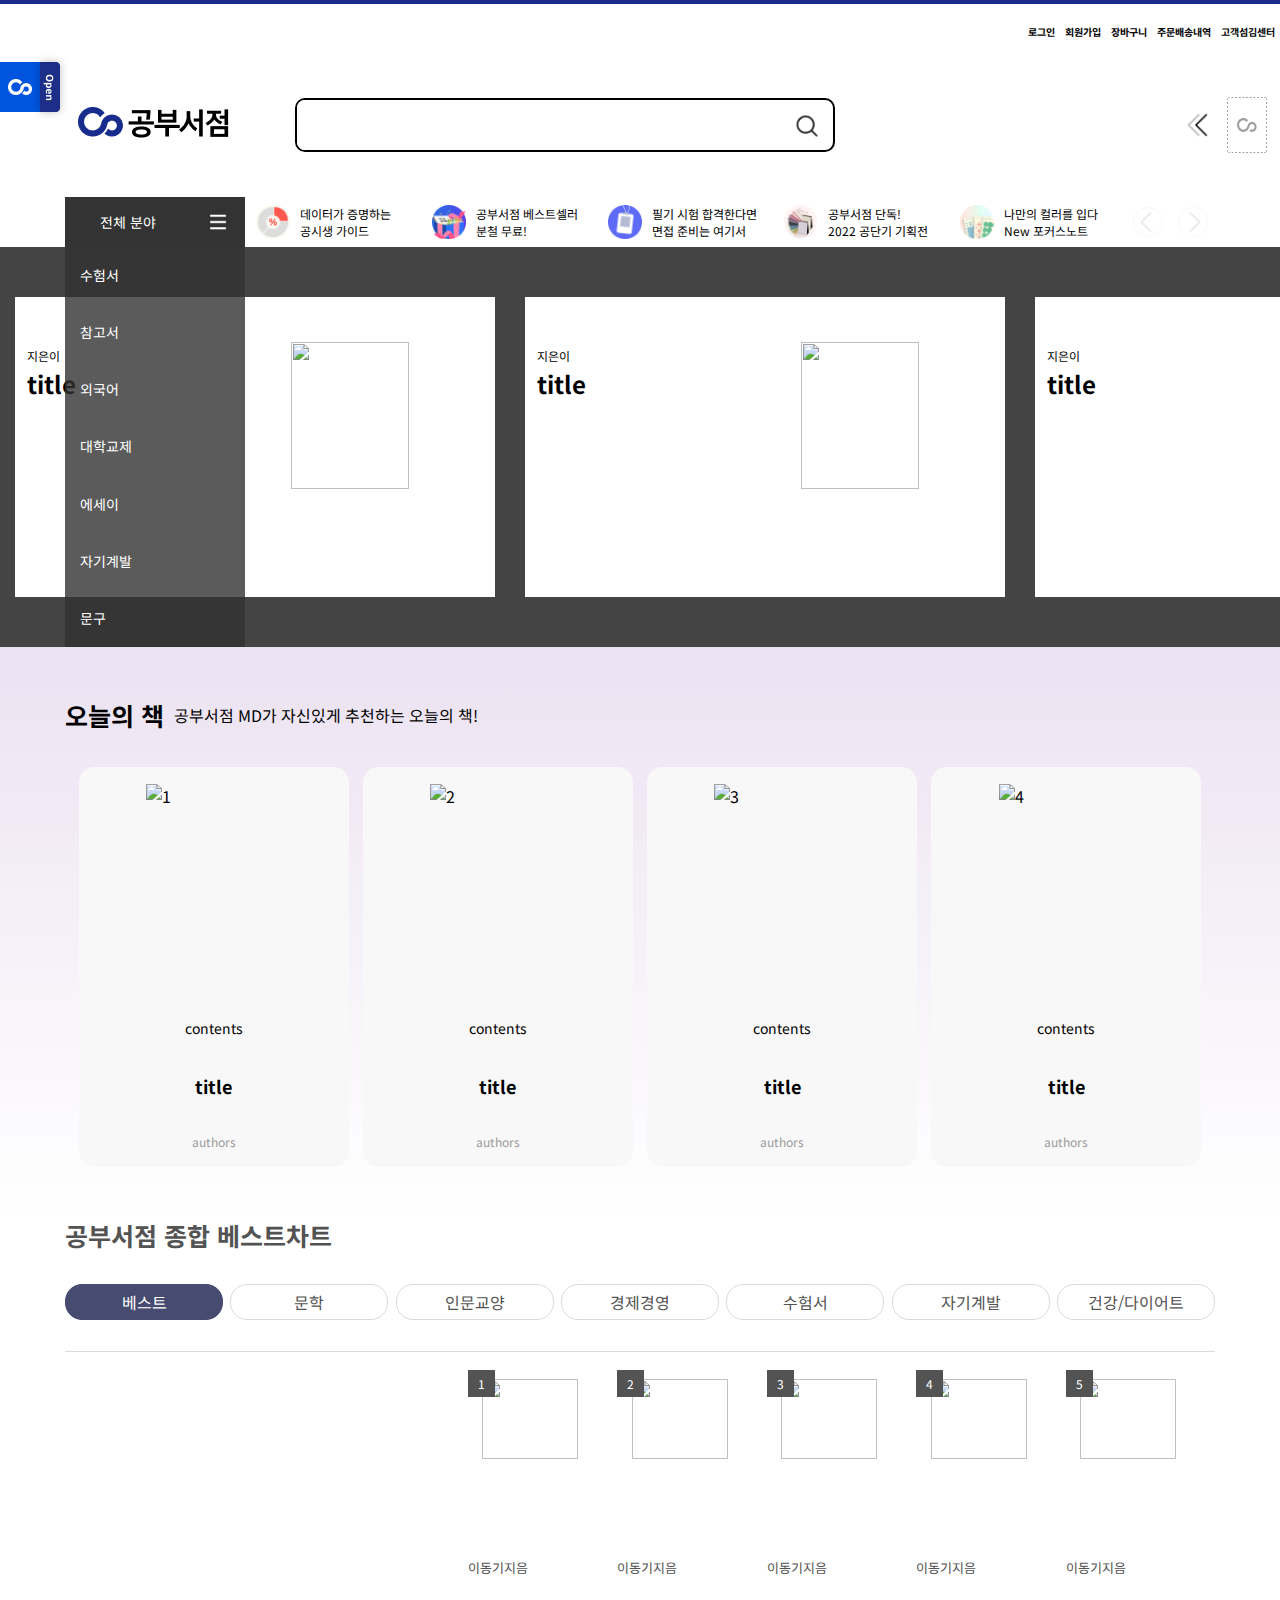
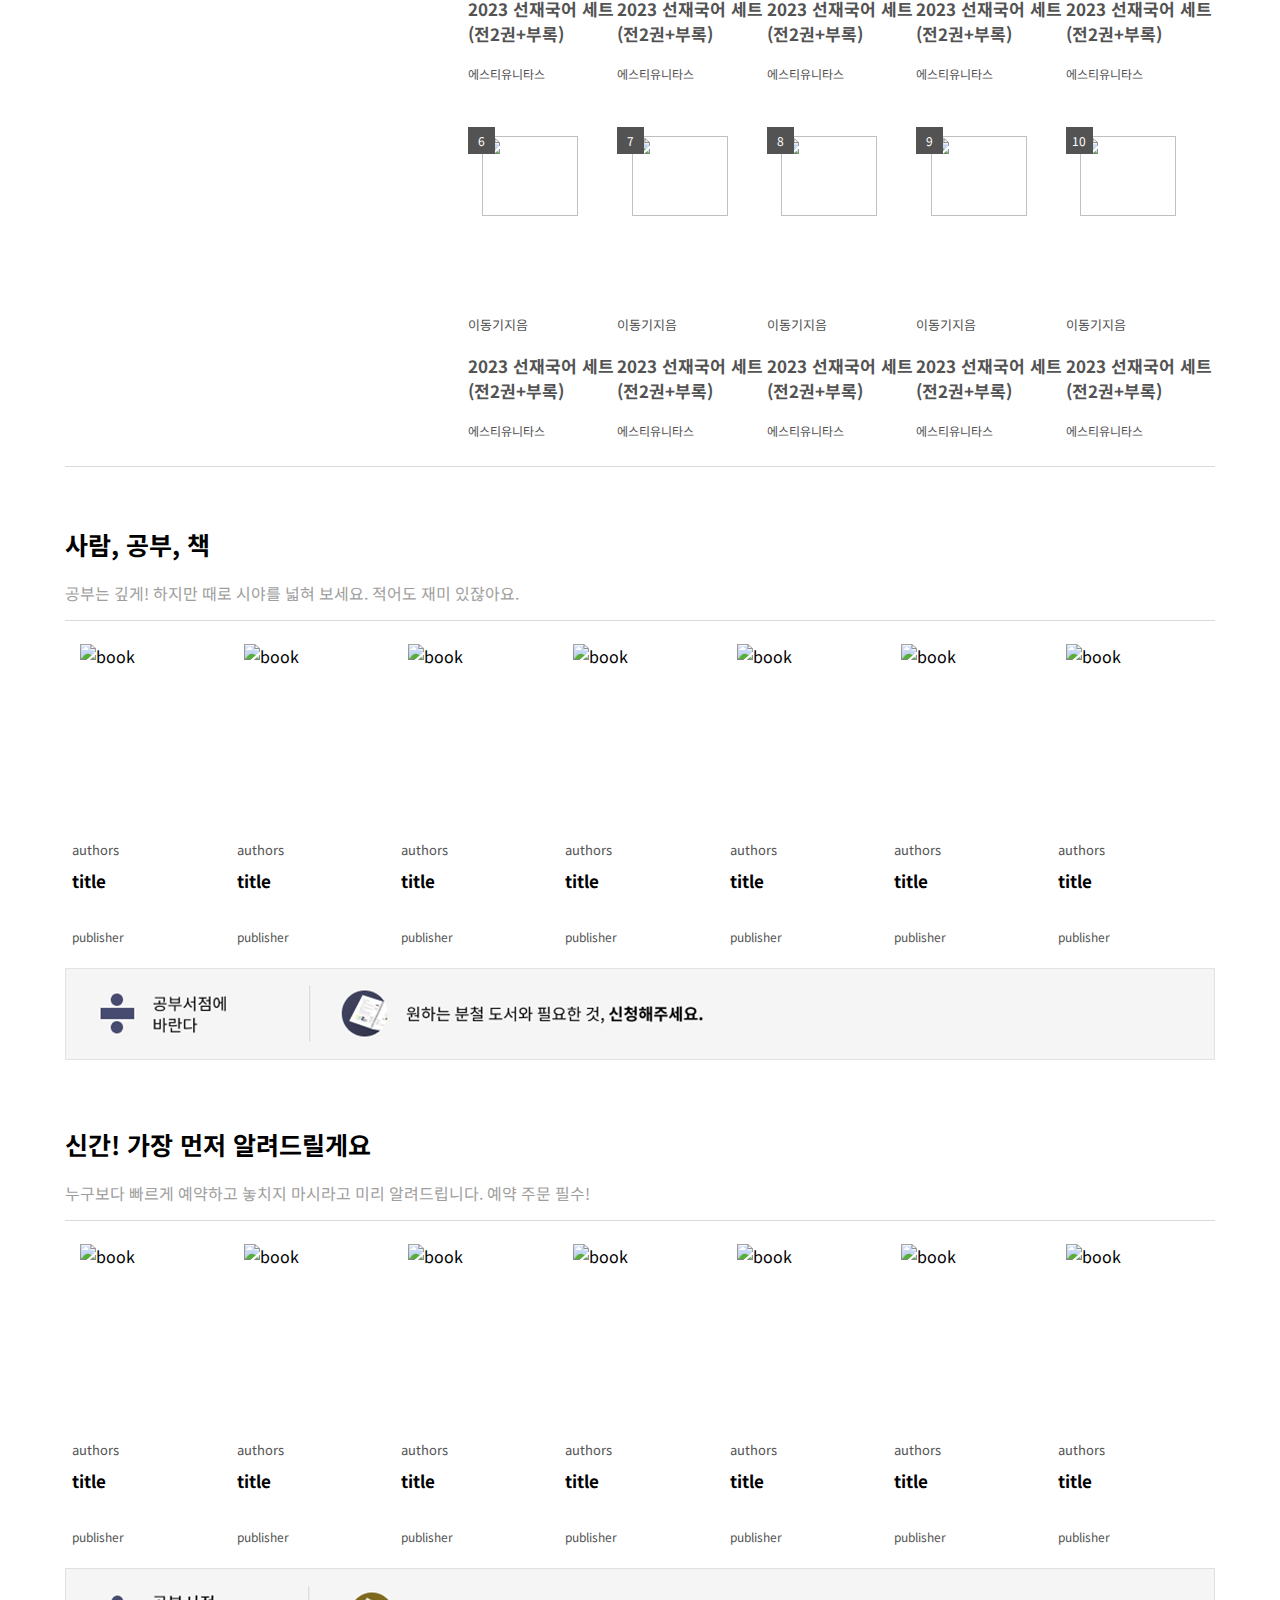
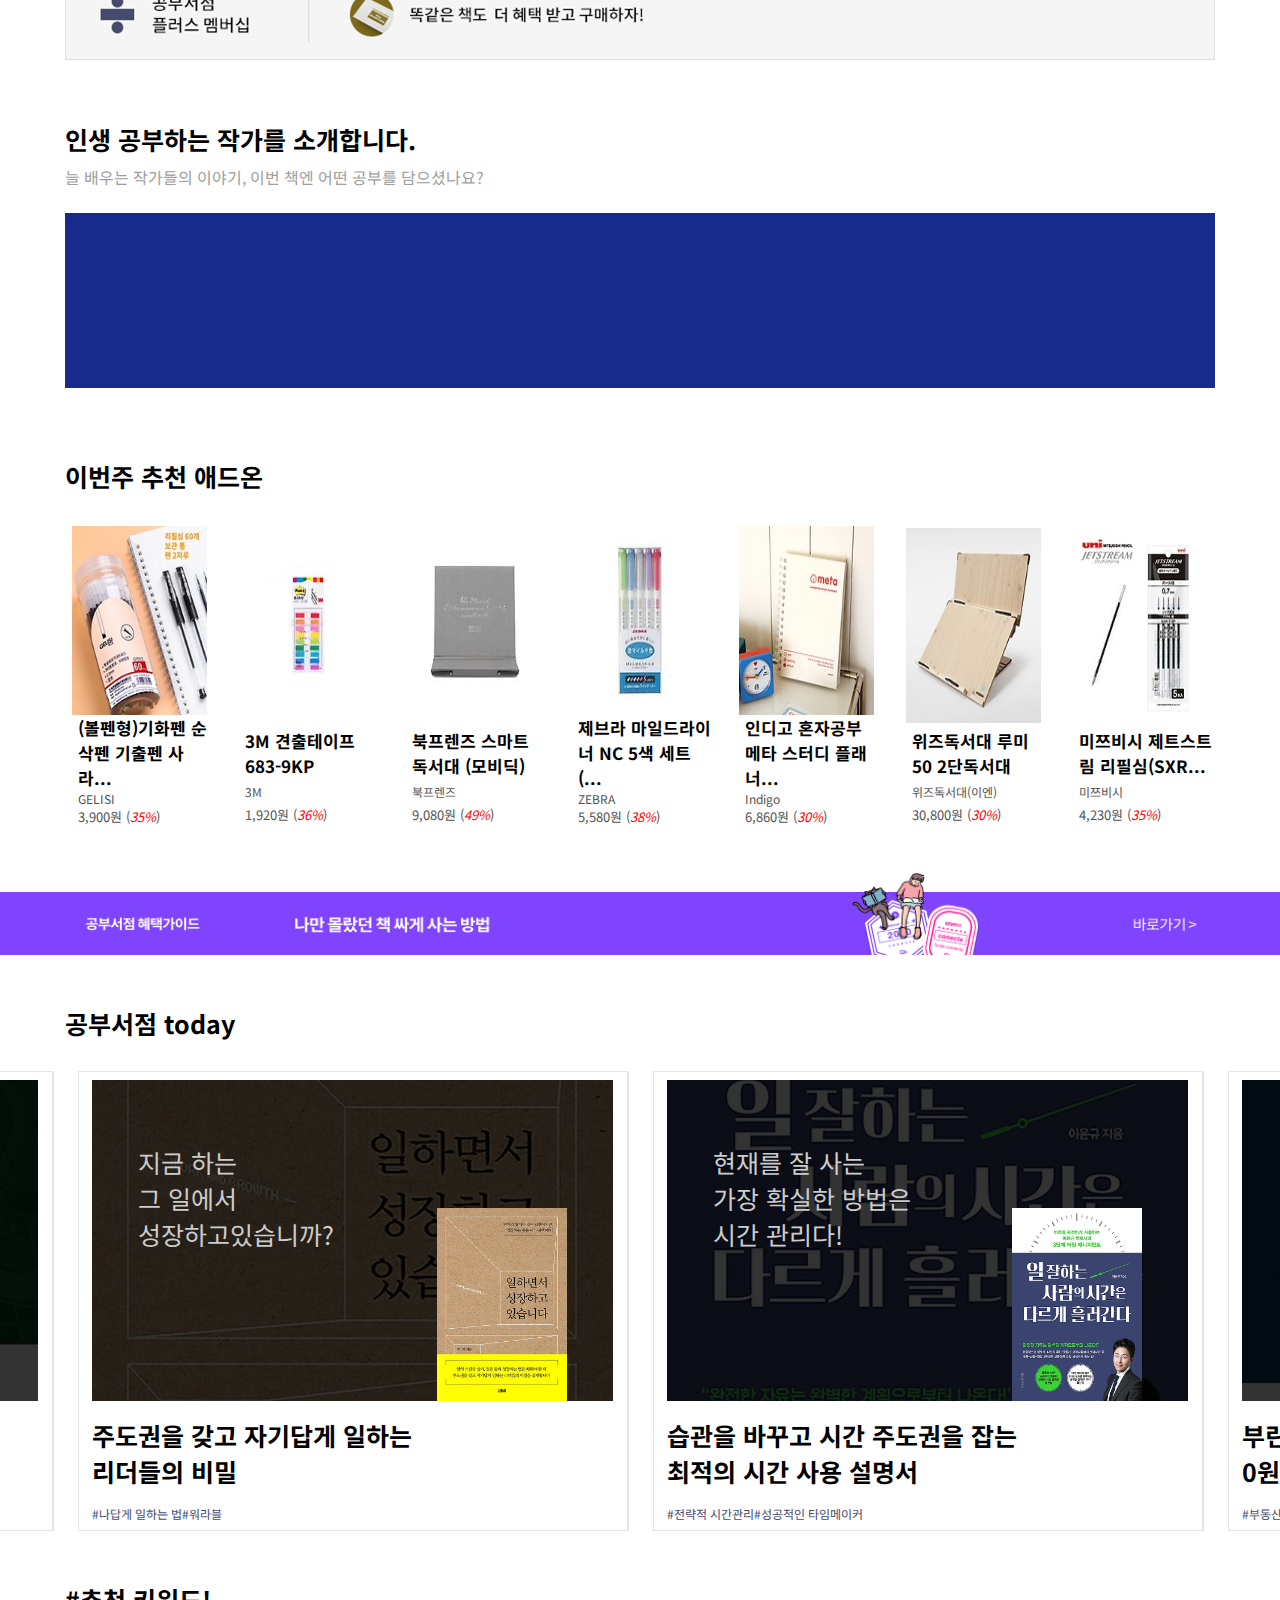
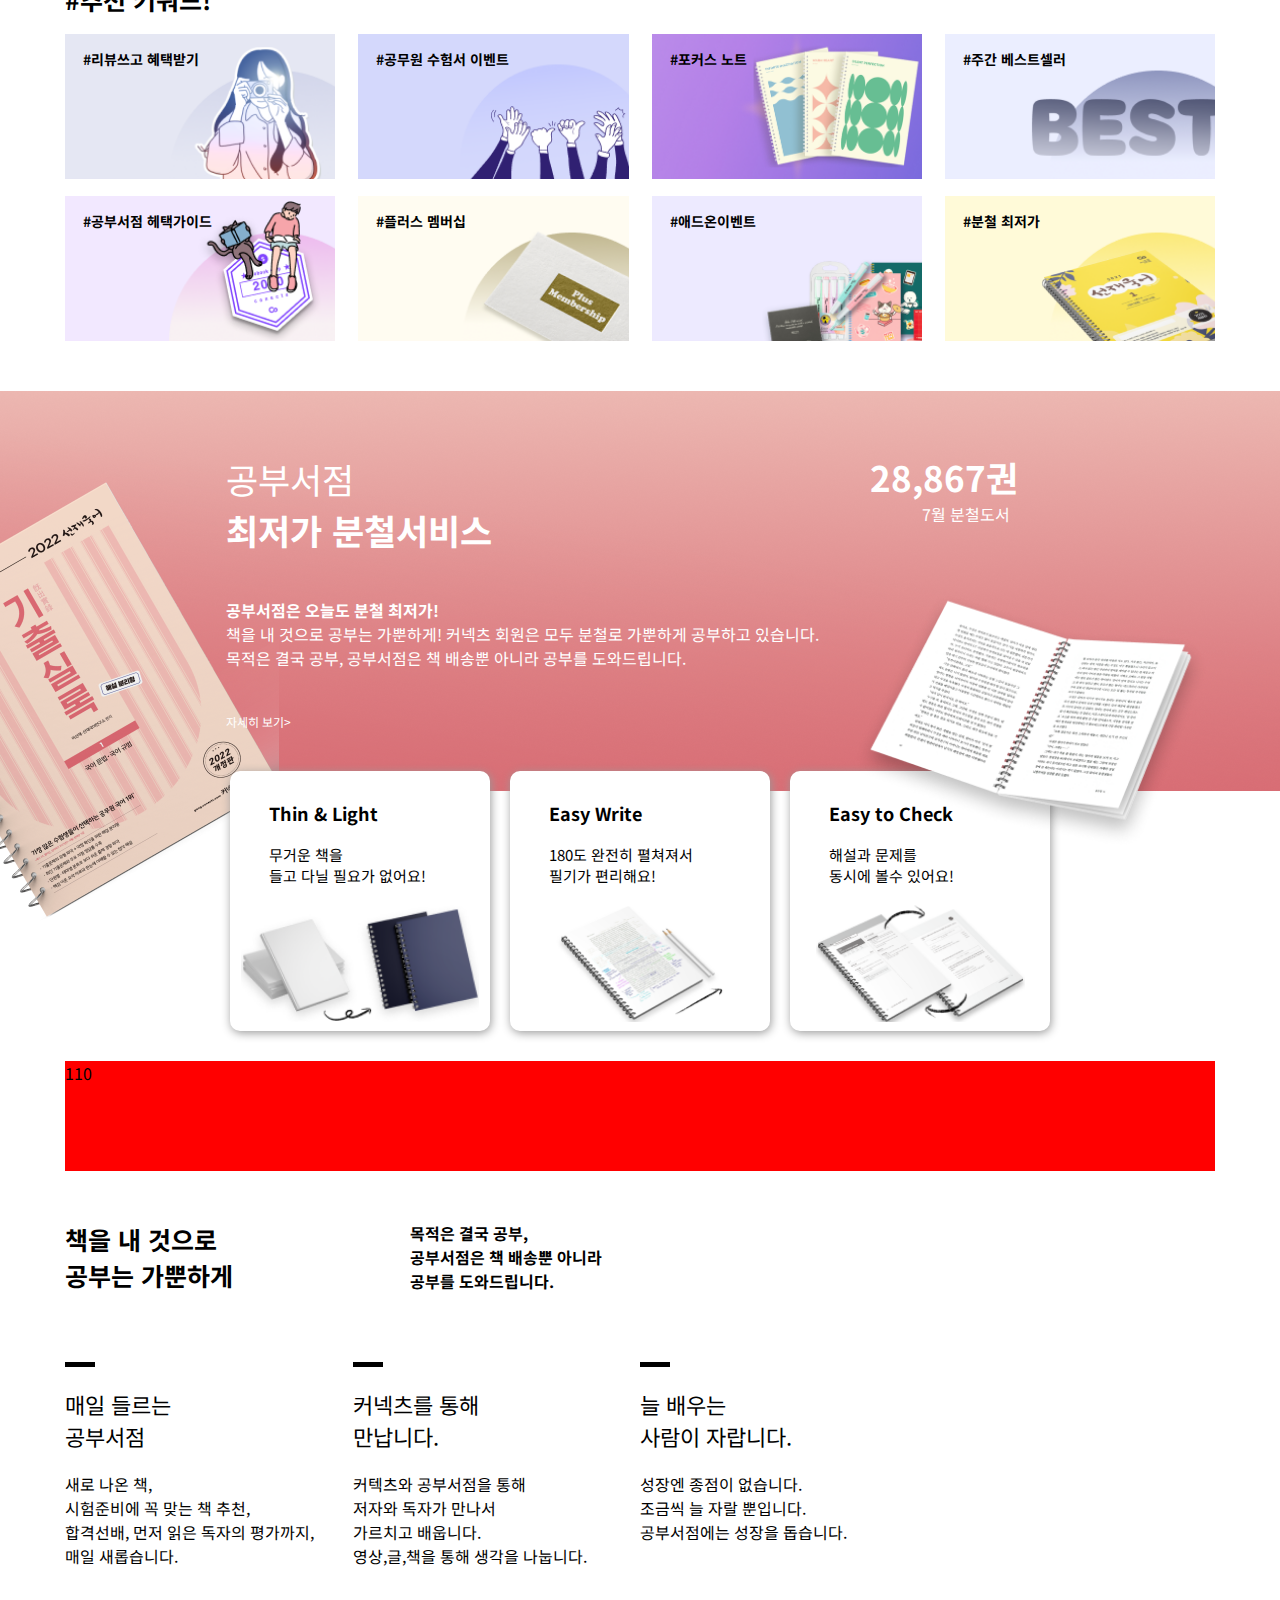
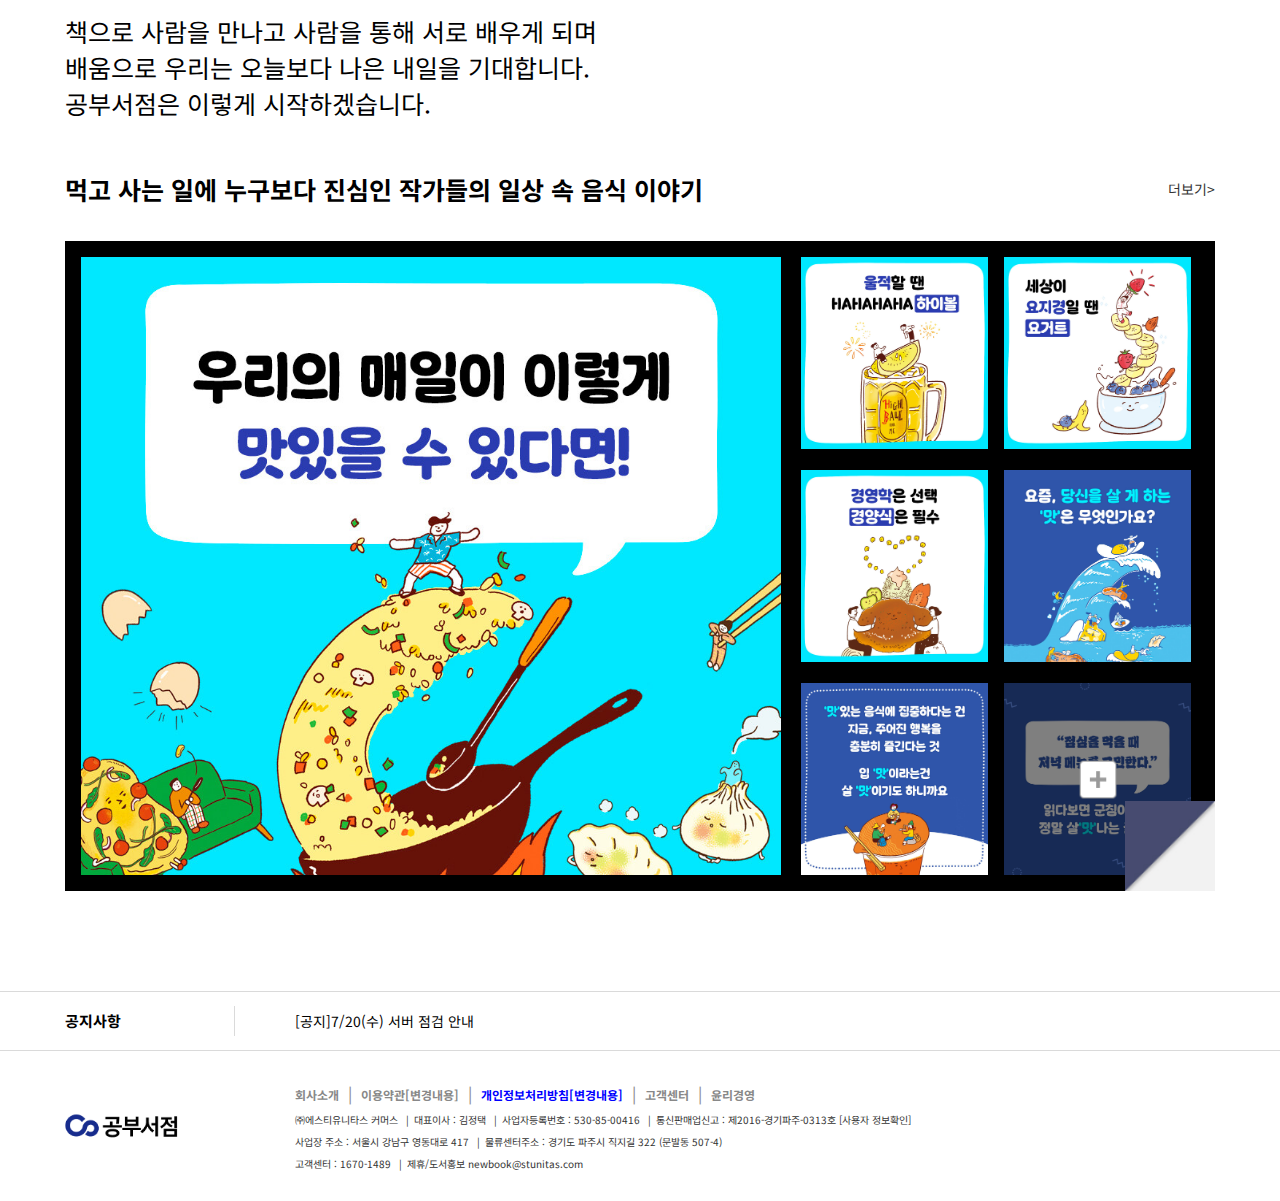
==== commit c6700188: "0721" ====
--- a/index.html
+++ b/index.html
@@ -625,8 +625,168 @@
             </div>
         </div>
         <div id="note">
-            
-        </div>
+            <div id="note_con">
+                <div>
+                    <p>공부서점<br><strong>최저가 분철서비스</strong></p>
+                    <span>
+                        <strong>공부서점은 오늘도 분철 최저가!</strong><br>
+                        책을 내 것으로 공부는 가뿐하게! 커넥츠 회원은 모두 분철로 가뿐하게 공부하고 있습니다.<br>
+                        목적은 결국 공부, 공부서점은 책 배송뿐 아니라 공부를 도와드립니다.
+                    </span>
+                    <a href="#">자세히 보기></a>
+                </div>
+                <div>
+                    <p>28,867권</p>
+                    <span>7월 분철도서</span>
+                    <!-- <img src="img/note2.png" alt="">
+                     -->
+                     <div></div>
+                </div>
+            </div>
+        </div>
+        <div id="easy">
+            <div id="thin">
+                <div>
+                    <p>Thin & Light</p>
+                    <span>무거운 책을<br>들고 다닐 필요가 없어요!</span>
+                    <div class="thin1"></div>
+                </div>
+                <div>
+                    <p>Easy Write</p>
+                    <span>180도 완전히 펼쳐져서<br>필기가 편리해요!</span>
+                    <div class="thin2"></div>
+
+                </div>
+                <div>
+                    <p>Easy to Check</p>
+                    <span>해설과 문제를<br> 동시에 볼수 있어요!</span>
+                    <div class="thin3"></div>
+
+                </div>
+            </div>
+            <div id="review">110</div>
+        </div>
+        <div id="study">
+            <div id="study_title">
+                <h2>
+                    책을 내 것으로<br>
+                    공부는 가뿐하게
+                </h2>
+                <p>
+                    목적은 결국 공부,<br>
+                    공부서점은 책 배송뿐 아니라<br>
+                    공부를 도와드립니다.
+                </p>
+            </div>
+            <div id="study_content">
+                <div>
+                    <div class="line"></div>
+                    <h2>
+                        매일 들르는<br>
+                        공부서점
+                    </h2>
+                    <p>
+                        새로 나온 책,<br>
+                        시험준비에 꼭 맞는 책 추천,<br>
+                        합격선배, 먼저 읽은 독자의 평가까지,<br>
+                        매일 새롭습니다.
+                    </p>
+                </div>
+                <div>
+                    <div class="line"></div>
+                    <h2>
+                        커넥츠를 통해<br>
+                        만납니다.
+                    </h2>
+                    <p>
+                        커텍츠와 공부서점을 통해<br>
+                        저자와 독자가 만나서<br>
+                        가르치고 배웁니다.<br>
+                        영상,글,책을 통해 생각을 나눕니다.
+                    </p>
+                </div>
+                <div>
+                    <div class="line"></div>
+                    <h2>
+                        늘 배우는<br>
+                        사람이 자랍니다.
+                    </h2>
+                    <p>
+                        성장엔 종점이 없습니다.<br>
+                        조금씩 늘 자랄 뿐입니다.<br>
+                        공부서점에는 성장을 돕습니다.
+                    </p>
+                </div>
+            </div>
+            <div id="study_end">
+                <h2>
+                    책으로 사람을 만나고 사람을 통해 서로 배우게 되며<br>
+                    배움으로 우리는 오늘보다 나은 내일을 기대합니다.<br>
+                    공부서점은 이렇게 시작하겠습니다.
+                </h2>
+            </div>
+        </div>
+        <div id="food">
+            <div id="food_title">
+            <h2>먹고 사는 일에 누구보다 진심인 작가들의 일상 속 음식 이야기</h2>
+                <a href="#">더보기></a>
+            </div>
+            <div id="food_img">
+                <div id="food_img_left"></div>
+                <div id="food_img_right">
+                    <div>
+                        <div class="food2"></div>
+                        <div class="food3"></div>
+                        <div class="food4"></div>
+                    </div>
+                    <div>
+                        <div class="food5"></div>
+                        <div class="food6"></div>
+                        <div class="food7">
+                            <img src="img/food7_1.png" alt="">
+                        </div>
+                    </div>
+                </div>
+            </div>
+        </div>
+        <footer>
+            <div id="top">
+                <div>
+                <p>공지사항</p>
+                <span>[공지]7/20(수) 서버 점검 안내</span>
+                </div>
+            </div>
+            <div id="bottom">
+                <a href="#" id="foot_logo"></a>
+                <div id="foot_list">
+                    <ul>
+                        <li><a href="#">회사소개</a></li>
+                        <li>|</li>
+                        <li><a href="#">이용약관[변경내용]</a></li>
+                        <li>|</li>
+                        <li><a href="#" id="blue">개인정보처리방침[변경내용]</a></li>
+                        <li>|</li>
+                        <li><a href="#">고객센터</a></li>
+                        <li>|</li>
+                        <li><a href="#">윤리경영</a></li>
+                    </ul>
+                    <div>
+                        <a href="#">㈜에스티유니타스 커머스</a>
+                        <a href="#">대표이사 : 김정택</a>
+                        <a href="#">사업자등록번호 : 530-85-00416</a>
+                        <a href="#">통신판매업신고 : 제2016-경기파주-0313호 [사용자 정보확인]</a>
+                    </div>
+                    <div>
+                        <a href="#">사업장 주소 : 서울시 강남구 영동대로 417</a>
+                        <a href="#">물류센터주소 : 경기도 파주시 직지길 322 (문발동 507-4)</a>
+                    </div>
+                    <div>
+                        <a href="#">고객센터 : 1670-1489</a>
+                        <a href="#">제휴/도서홍보 newbook@stunitas.com</a>
+                    </div>
+                </div>
+            </div>
+        </footer>
     </div>
 </body>
 
--- a/css/index.css
+++ b/css/index.css
@@ -862,4 +862,355 @@
 }
 #key > div .key8 {
   background-image: url(../img/key8.png);
+}
+
+#note {
+  width: 100%;
+  height: 530px;
+  color: #fff;
+  background-position: center;
+  background-repeat: no-repeat;
+  background-size: cover;
+  background-image: url(../img/note1.png);
+}
+#note_con {
+  width: 1150px;
+  margin: 0 auto;
+  height: 400px;
+  display: flex;
+  align-items: center;
+}
+#note_con > div:nth-of-type(1) {
+  width: 70%;
+  height: 80%;
+  display: flex;
+  flex-direction: column;
+  justify-content: space-around;
+  align-items: flex-end;
+}
+#note_con > div:nth-of-type(1) > p {
+  width: 80%;
+  font-size: 35px;
+}
+#note_con > div:nth-of-type(1) > span {
+  width: 80%;
+}
+#note_con > div:nth-of-type(1) > a {
+  width: 80%;
+  color: #fff;
+  font-size: 12px;
+}
+#note_con > div:nth-of-type(2) {
+  width: 30%;
+  height: 70%;
+  position: relative;
+}
+#note_con > div:nth-of-type(2) > div {
+  position: absolute;
+  width: 370px;
+  height: 290px;
+  bottom: -130px;
+  right: 0;
+  background-image: url(../img/note2.png);
+  background-position: center;
+  background-repeat: no-repeat;
+  background-size: contain;
+}
+#note_con > div:nth-of-type(2) > p {
+  font-size: 35px;
+  font-weight: bold;
+}
+#note_con > div:nth-of-type(2) > span {
+  display: block;
+  width: 140px;
+  text-align: end;
+}
+
+#easy {
+  width: 1150px;
+  margin: 0 auto;
+  margin-top: -150px;
+  height: 400px;
+  display: flex;
+  flex-direction: column;
+  justify-content: space-between;
+}
+
+#thin {
+  width: 100%;
+  height: 260px;
+  display: flex;
+  justify-content: center;
+}
+#thin > div {
+  width: 260px;
+  height: 100%;
+  background-color: #fff;
+  border-radius: 10px;
+  box-shadow: 1px 2px 10px #999;
+  display: flex;
+  flex-direction: column;
+  justify-content: space-around;
+  align-items: center;
+}
+#thin > div:nth-of-type(2) {
+  margin: 0 20px;
+}
+#thin > div > p {
+  width: 70%;
+  font-size: 18px;
+  font-weight: bold;
+  padding-top: 20px;
+}
+#thin > div > span {
+  font-size: 15px;
+  width: 70%;
+}
+#thin > div > div {
+  width: 100%;
+  height: 45%;
+  background-image: url(../img/thin3.png);
+  background-position: center;
+  background-repeat: no-repeat;
+  background-size: contain;
+}
+#thin > div .thin1 {
+  background-image: url(../img/thin1.png);
+}
+#thin > div .thin2 {
+  background-image: url(../img/thin2.png);
+}
+#thin > div .thin3 {
+  background-image: url(../img/thin3.png);
+}
+
+#review {
+  width: 100%;
+  height: 110px;
+  background-color: red;
+}
+
+#study {
+  width: 1150px;
+  height: 500px;
+  margin: 50px auto;
+  display: flex;
+  flex-direction: column;
+  justify-content: space-between;
+}
+#study_title {
+  width: 100%;
+  height: 100px;
+  display: flex;
+}
+#study_title > h2 {
+  width: 30%;
+}
+#study_title > p {
+  font-weight: bold;
+}
+#study_content {
+  width: 100%;
+  height: 210px;
+  display: flex;
+}
+#study_content > div {
+  width: 25%;
+  height: 100%;
+  display: flex;
+  flex-direction: column;
+  justify-content: space-between;
+}
+#study_content > div h2 {
+  font-weight: normal;
+  font-size: 22px;
+}
+#study_content > div p {
+  height: 100px;
+}
+#study_content .line {
+  width: 30px;
+  height: 5px;
+  background-color: #000;
+}
+#study_end {
+  width: 100%;
+}
+#study_end h2 {
+  font-weight: normal;
+}
+
+#food {
+  width: 1150px;
+  height: 720px;
+  margin: 50px auto;
+  display: flex;
+  flex-direction: column;
+  justify-content: space-between;
+}
+#food_title {
+  width: 100%;
+  display: flex;
+  align-items: center;
+  justify-content: space-between;
+}
+#food_title a {
+  font-size: 14px;
+}
+
+#food_img {
+  width: 100%;
+  height: 650px;
+  background-color: #000;
+  padding: 0 10px;
+  display: flex;
+  justify-content: space-around;
+  align-items: center;
+  position: relative;
+}
+#food_img::after {
+  content: "";
+  position: absolute;
+  bottom: 0;
+  right: 0;
+  width: 90px;
+  height: 90px;
+  background-color: #000;
+  background-position: center;
+  background-repeat: no-repeat;
+  background-size: cover;
+  background-image: url(../img/food_after.jpg);
+}
+#food_img_left {
+  width: 62%;
+  height: 95%;
+  background-color: aqua;
+  background-image: url(../img/food1.jpg);
+  background-position: center;
+  background-repeat: no-repeat;
+  background-size: cover;
+}
+#food_img_right {
+  width: 36%;
+  height: 95%;
+  display: flex;
+  justify-content: space-around;
+}
+#food_img_right > div {
+  width: 46%;
+  height: 100%;
+  display: flex;
+  flex-direction: column;
+  justify-content: space-between;
+}
+#food_img_right > div > div {
+  width: 100%;
+  height: 31%;
+  background-position: center;
+  background-repeat: no-repeat;
+  background-size: cover;
+}
+#food_img_right .food2 {
+  background-image: url(../img/food2.jpg);
+}
+#food_img_right .food3 {
+  background-image: url(../img/food3.jpg);
+}
+#food_img_right .food4 {
+  background-image: url(../img/food4.jpg);
+}
+#food_img_right .food5 {
+  background-image: url(../img/food5.jpg);
+}
+#food_img_right .food6 {
+  background-image: url(../img/food6.jpg);
+}
+#food_img_right .food7 {
+  background-image: url(../img/food7.jpg);
+}
+#food_img_right .food7 > img {
+  width: 100%;
+  height: 100%;
+  cursor: pointer;
+}
+
+footer {
+  width: 100%;
+  height: 210px;
+  margin-top: 100px;
+}
+footer #top {
+  width: 100%;
+  height: 60px;
+  border-top: 1px solid #dadada;
+  border-bottom: 1px solid #dadada;
+}
+footer #top > div {
+  width: 1150px;
+  height: 100%;
+  margin: 0 auto;
+  display: flex;
+  align-items: center;
+}
+footer #top > div p {
+  width: 170px;
+  height: 30px;
+  line-height: 30px;
+  font-size: 15px;
+  font-weight: bold;
+  border-right: 1px solid #dadada;
+}
+footer #top > div span {
+  padding-left: 60px;
+  height: 30px;
+  line-height: 30px;
+  font-size: 14px;
+}
+footer #bottom {
+  width: 1150px;
+  height: 150px;
+  margin: 0 auto;
+  display: flex;
+  align-items: center;
+  justify-content: space-between;
+}
+
+#foot_logo {
+  width: 130px;
+  height: 26px;
+  background-image: url(../img/logo.png);
+  background-position: center;
+  background-repeat: no-repeat;
+  background-size: cover;
+}
+#foot_list {
+  width: 80%;
+  height: 60%;
+  display: flex;
+  flex-direction: column;
+  justify-content: space-between;
+}
+#foot_list ul {
+  width: 50%;
+  display: flex;
+  justify-content: space-between;
+}
+#foot_list ul li {
+  color: #888;
+}
+#foot_list ul a {
+  font-size: 12px;
+  color: #888;
+  font-weight: bold;
+}
+#foot_list ul #blue {
+  color: blue;
+}
+#foot_list > div {
+  font-size: 10px;
+  color: #888;
+}
+#foot_list > div > a:not(:first-of-type):before {
+  content: "|";
+  margin: 0 5px;
 }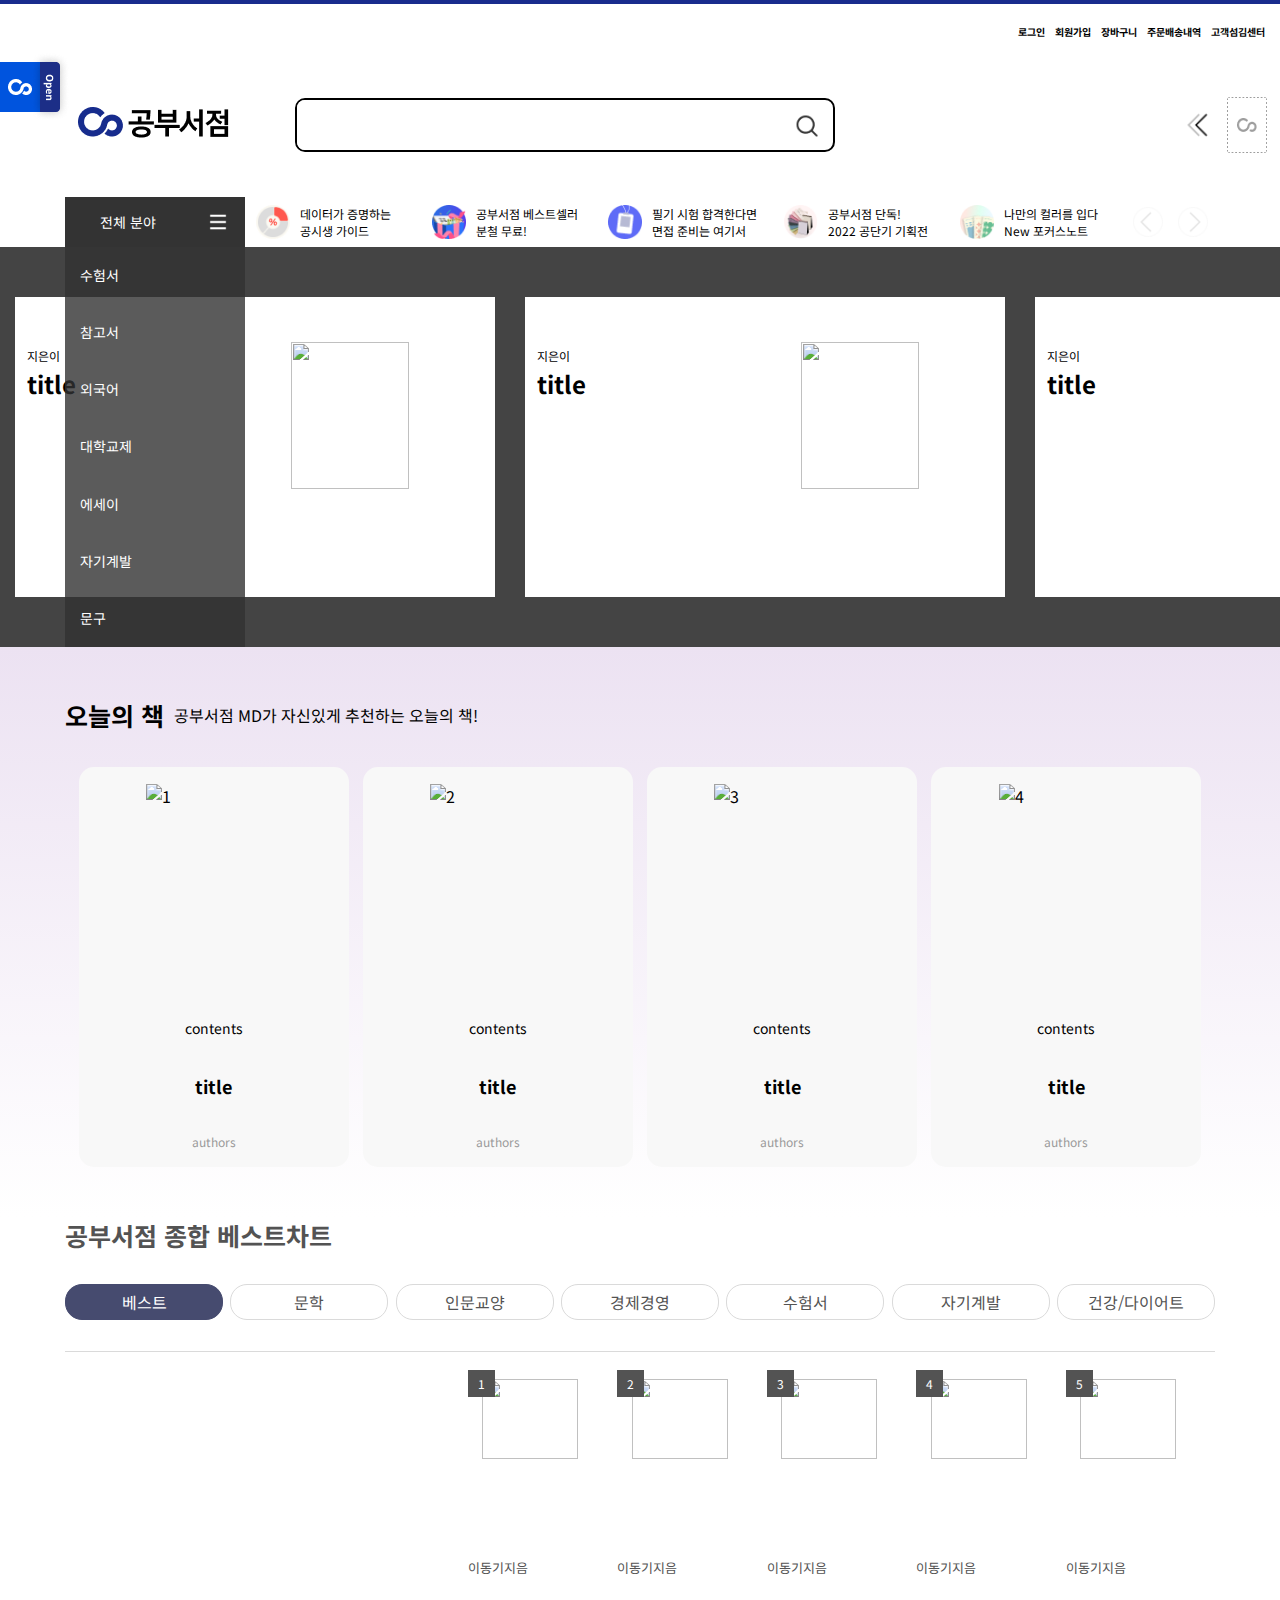
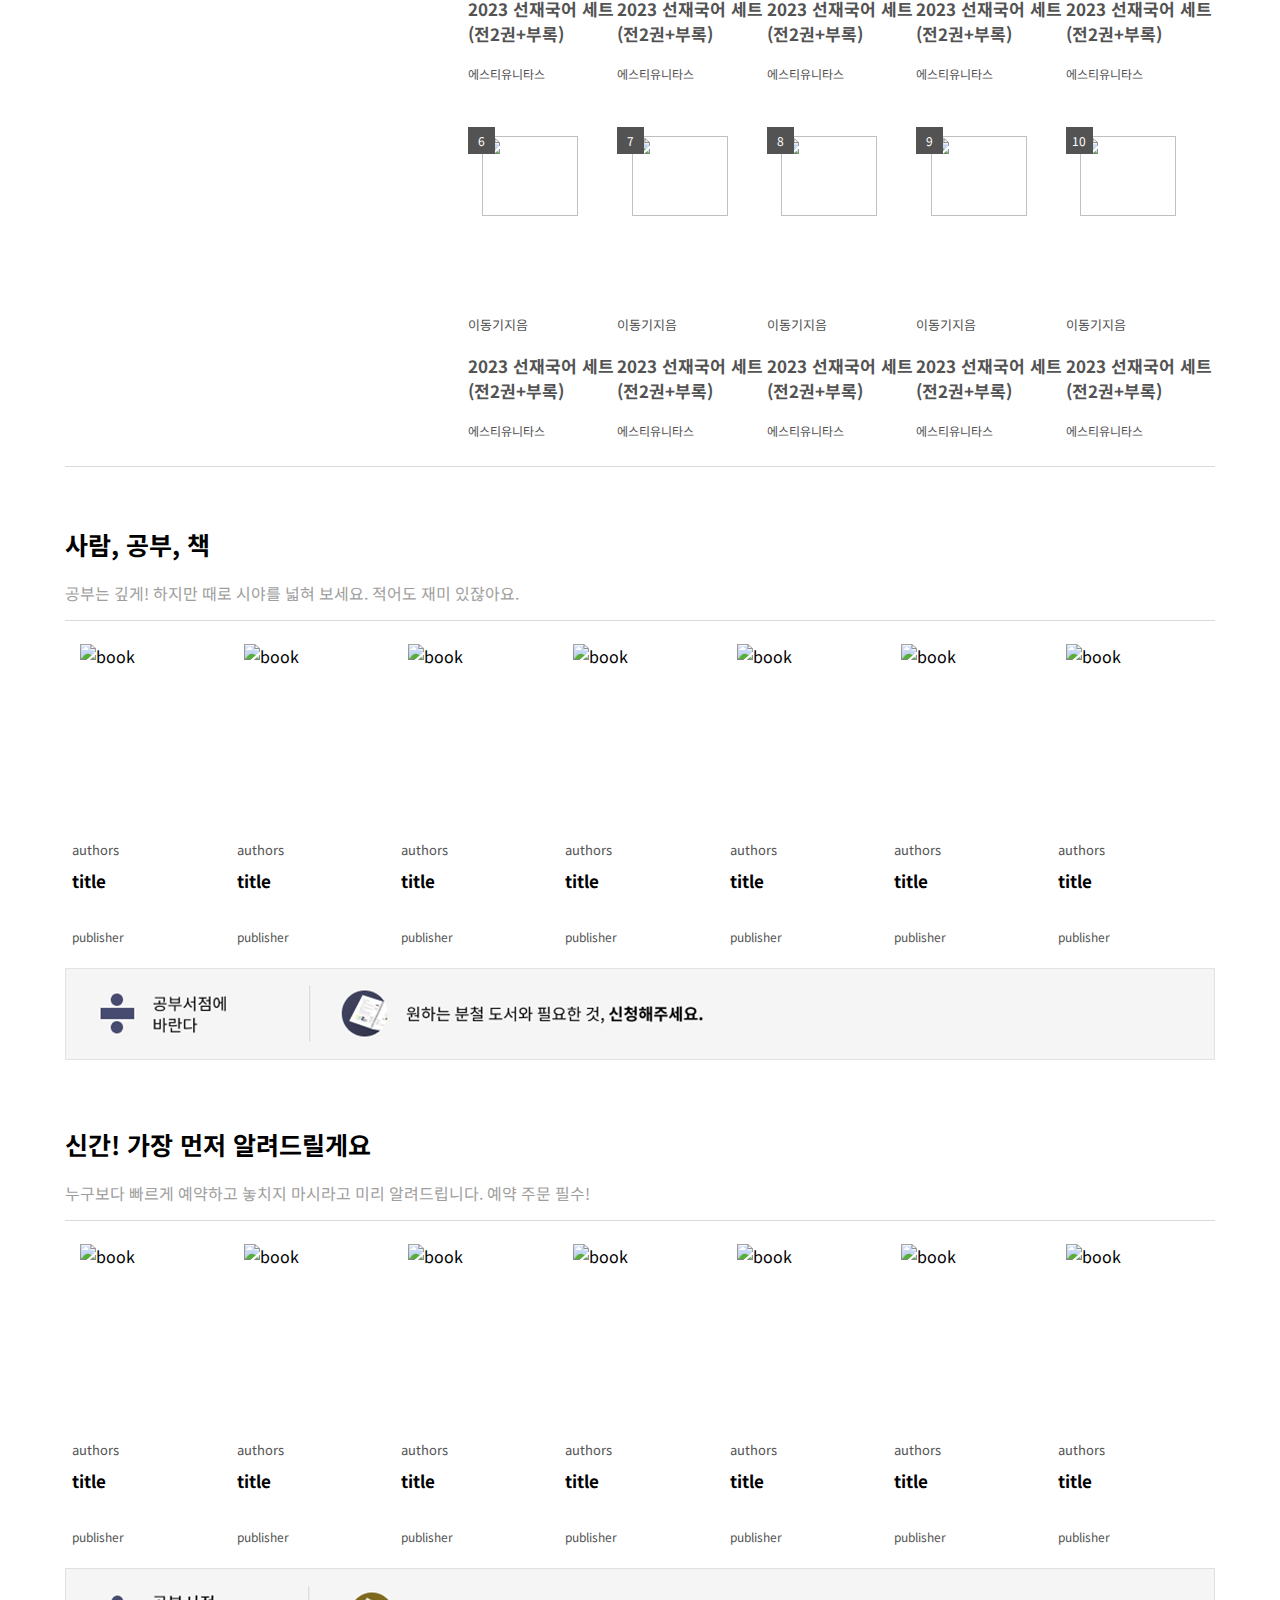
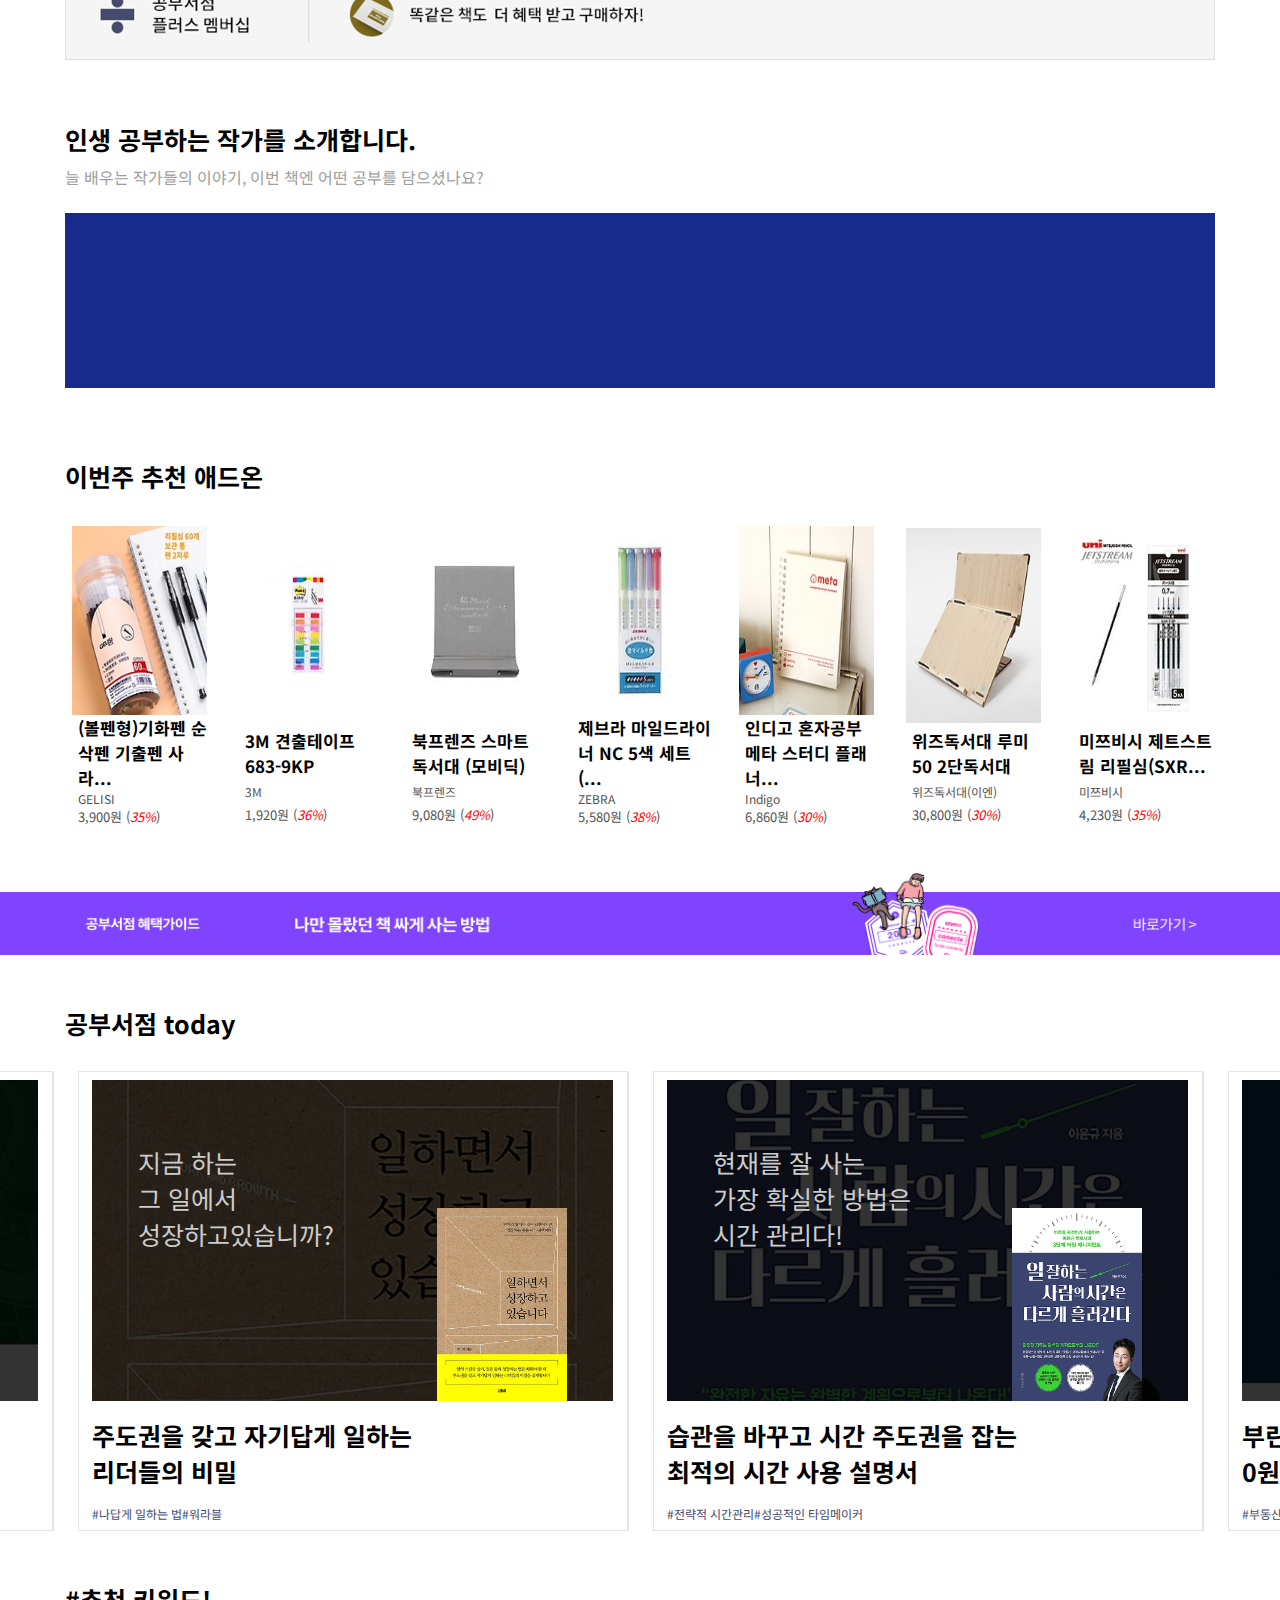
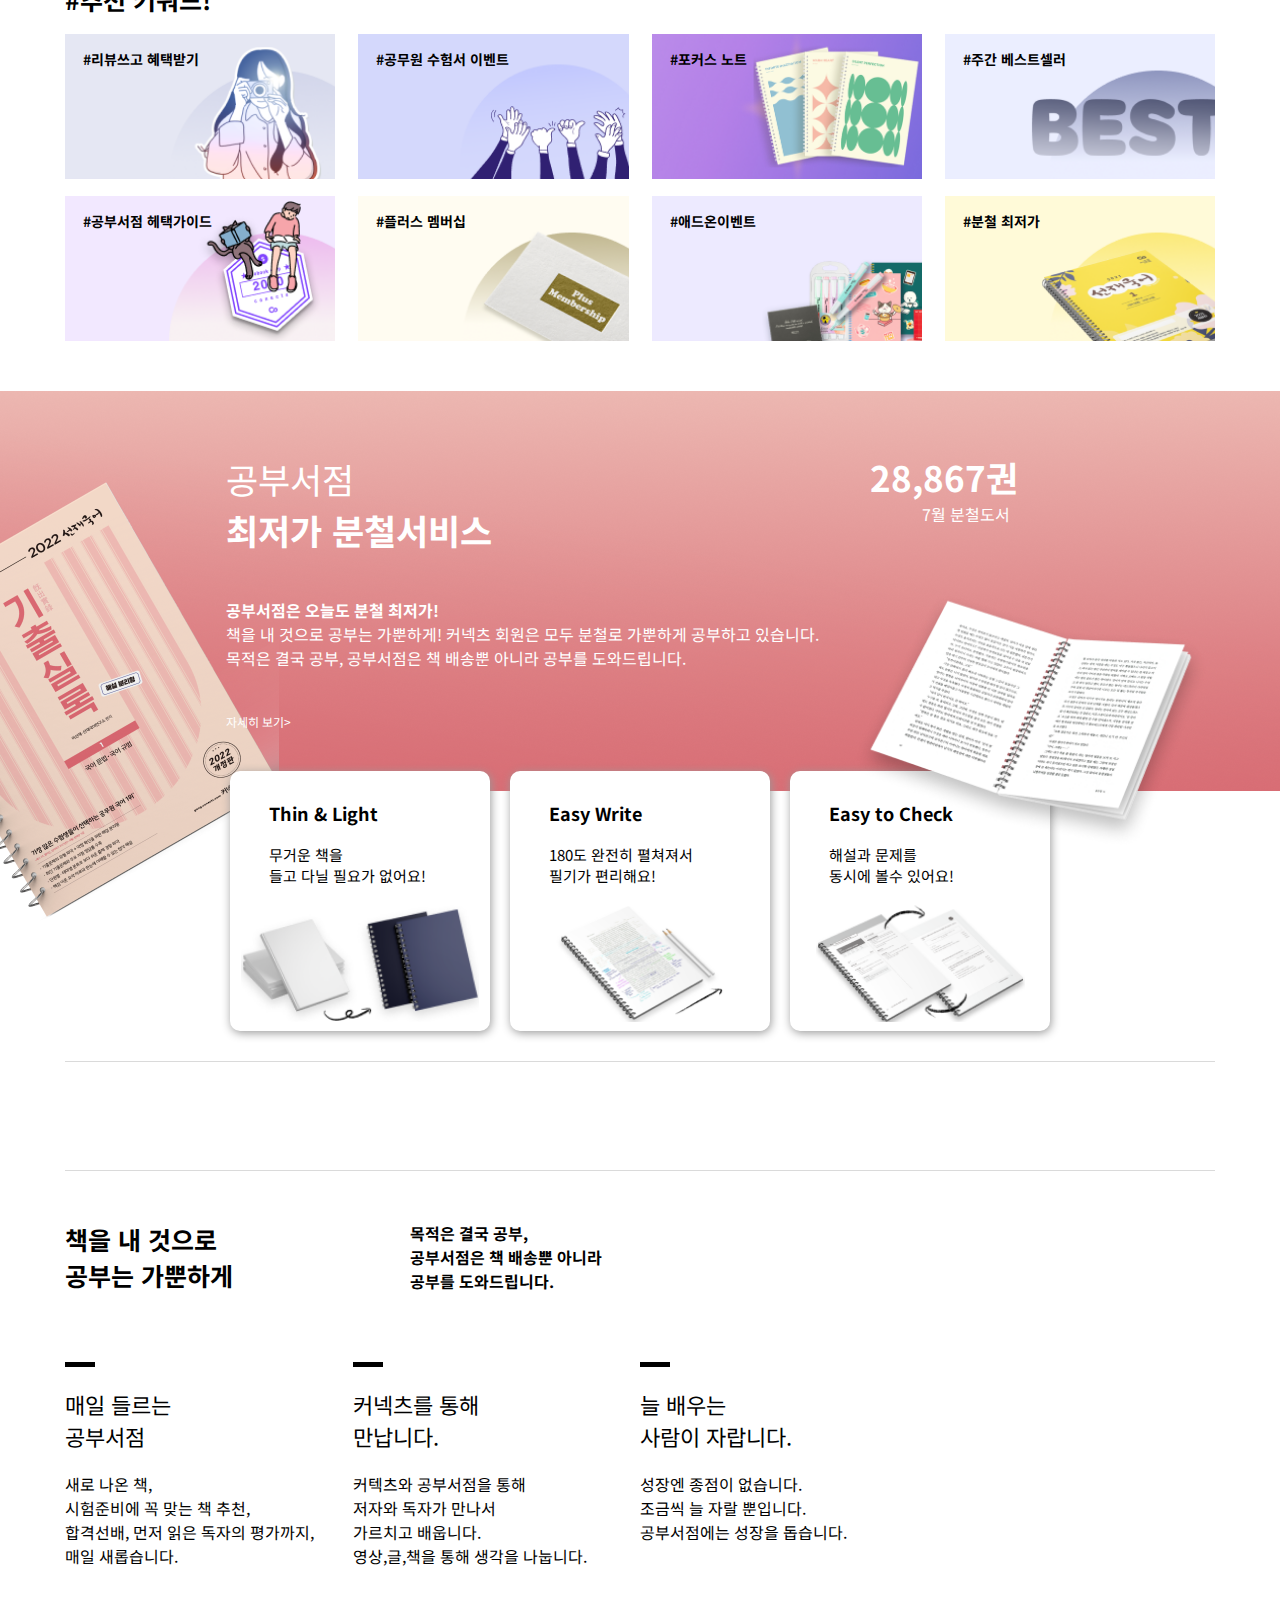
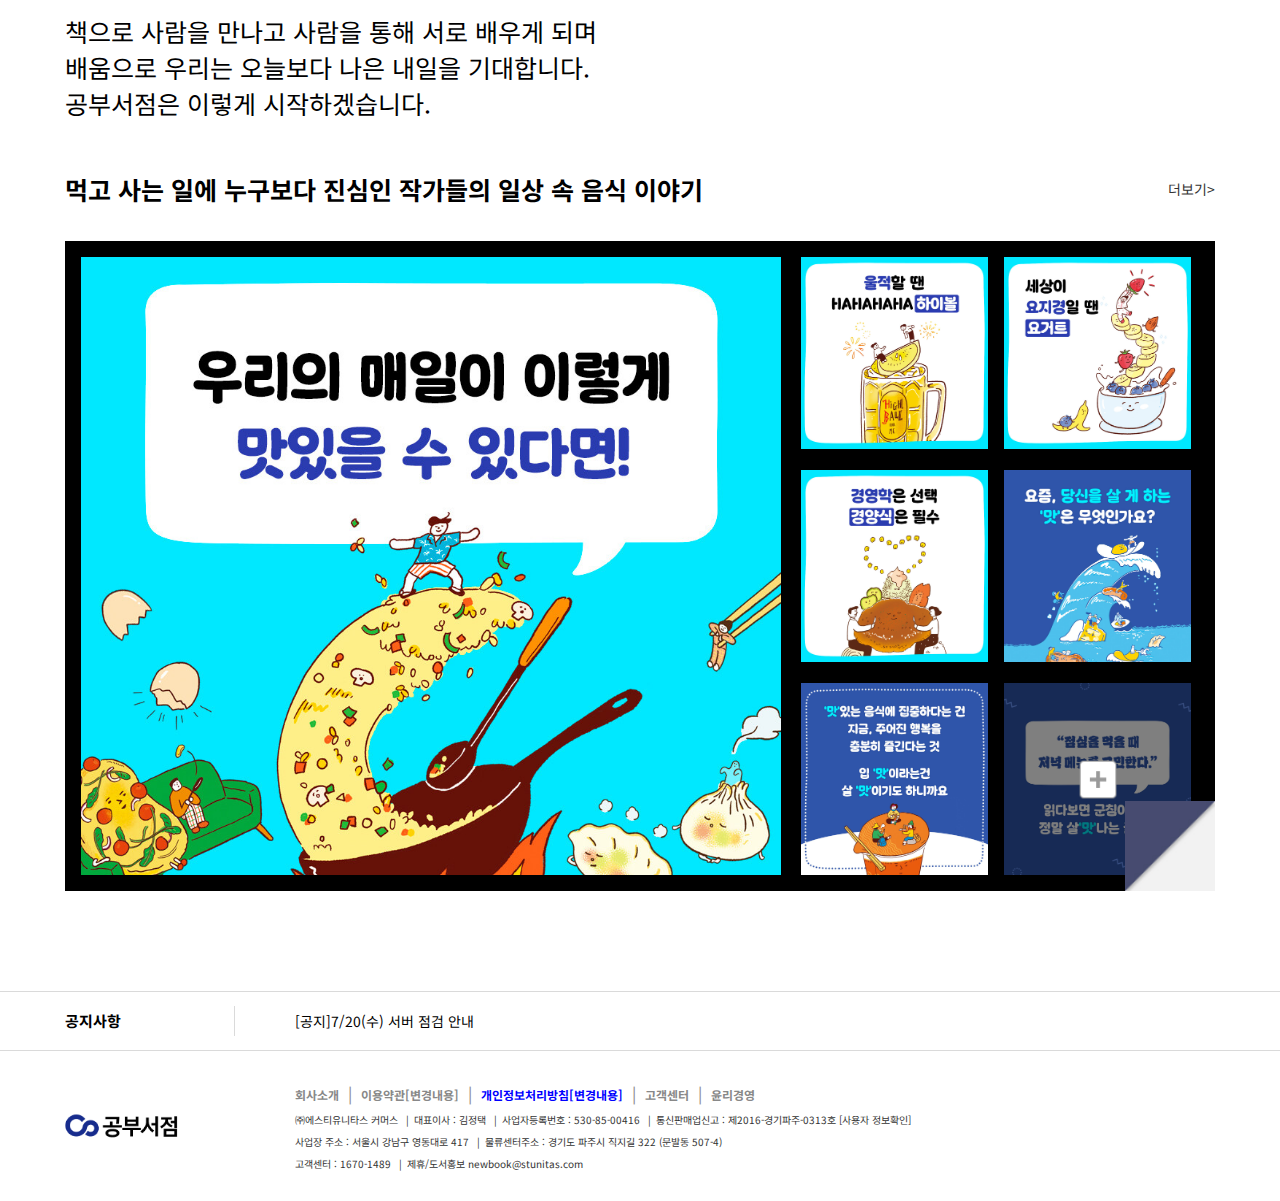
==== commit 586c53b7: "0721" ====
--- a/index.html
+++ b/index.html
@@ -664,7 +664,7 @@
 
                 </div>
             </div>
-            <div id="review">110</div>
+            <div id="review"></div>
         </div>
         <div id="study">
             <div id="study_title">
--- a/css/index.css
+++ b/css/index.css
@@ -38,6 +38,7 @@
 header #mini ul {
   margin: 20px 0;
   display: flex;
+  padding-right: 10px;
 }
 header #mini ul li {
   margin: 0 5px;
@@ -987,7 +988,8 @@
 #review {
   width: 100%;
   height: 110px;
-  background-color: red;
+  border-top: 1px solid #dadada;
+  border-bottom: 1px solid #dadada;
 }
 
 #study {
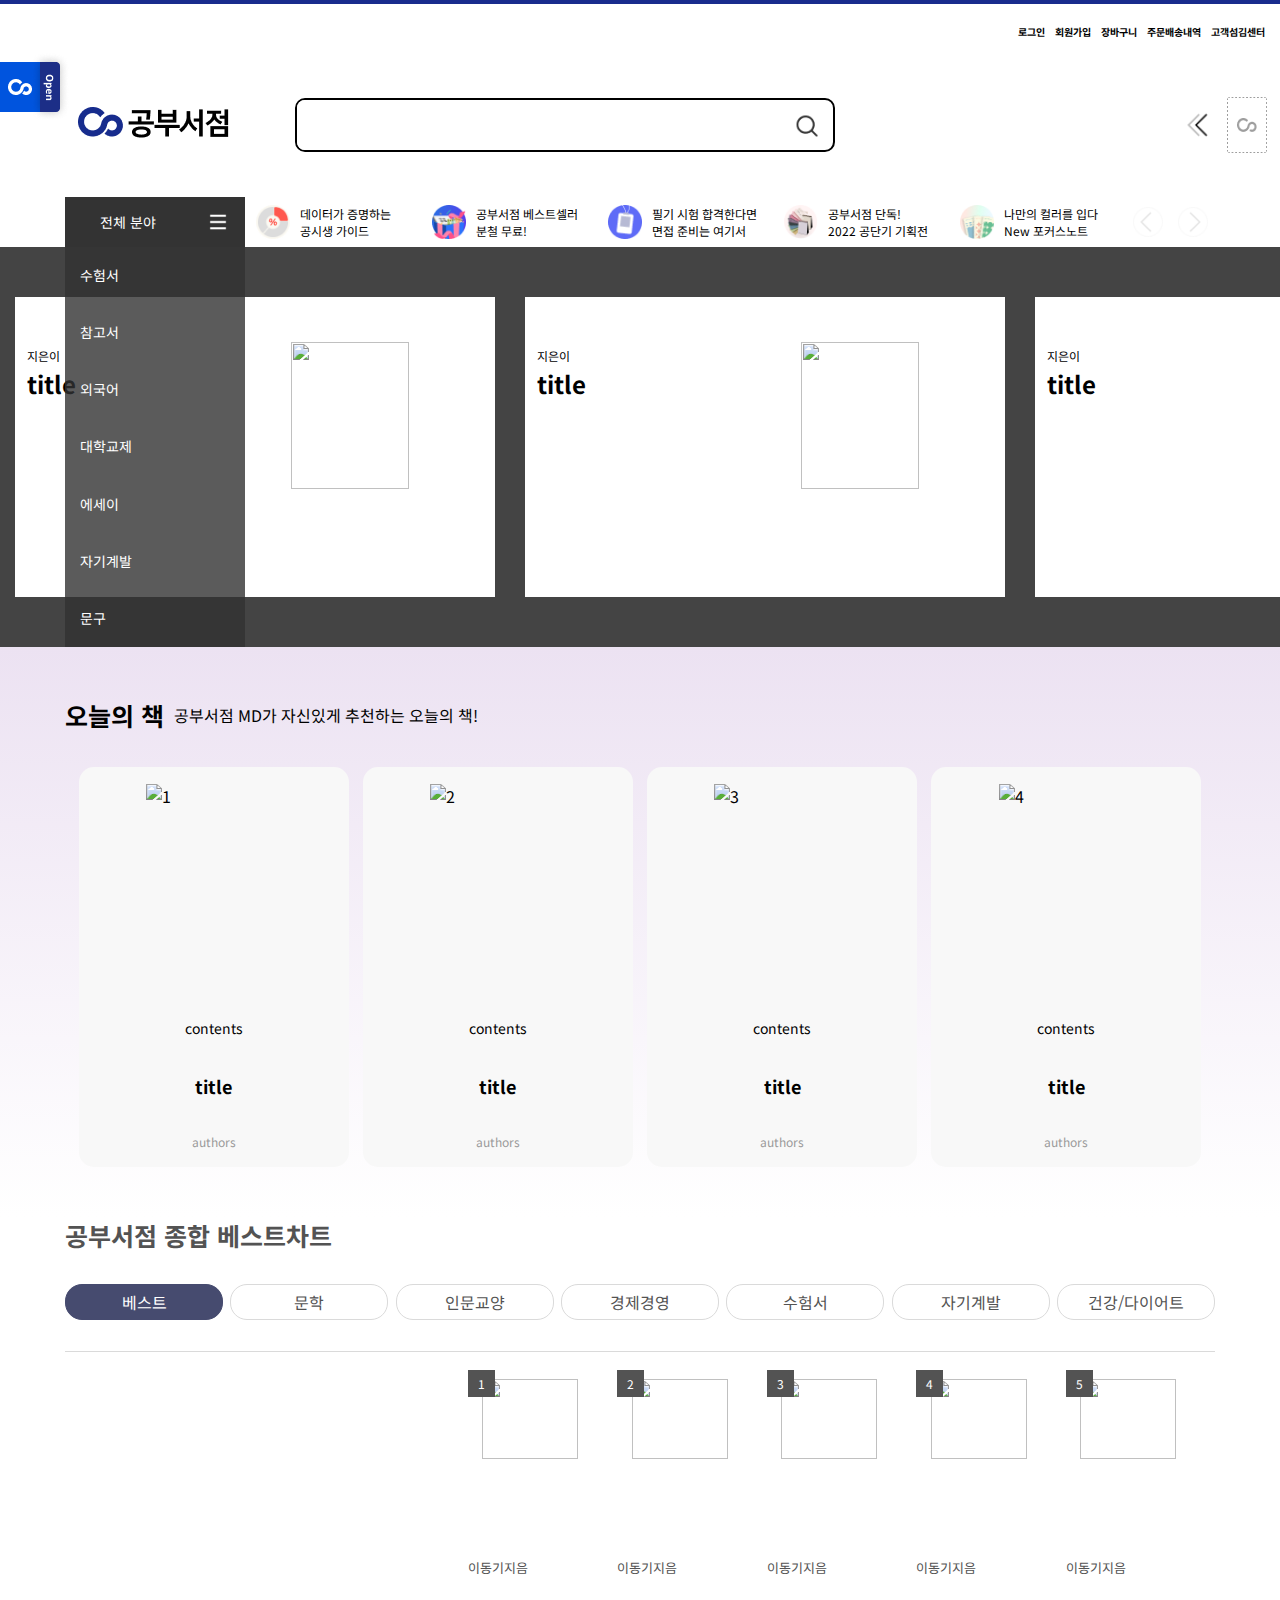
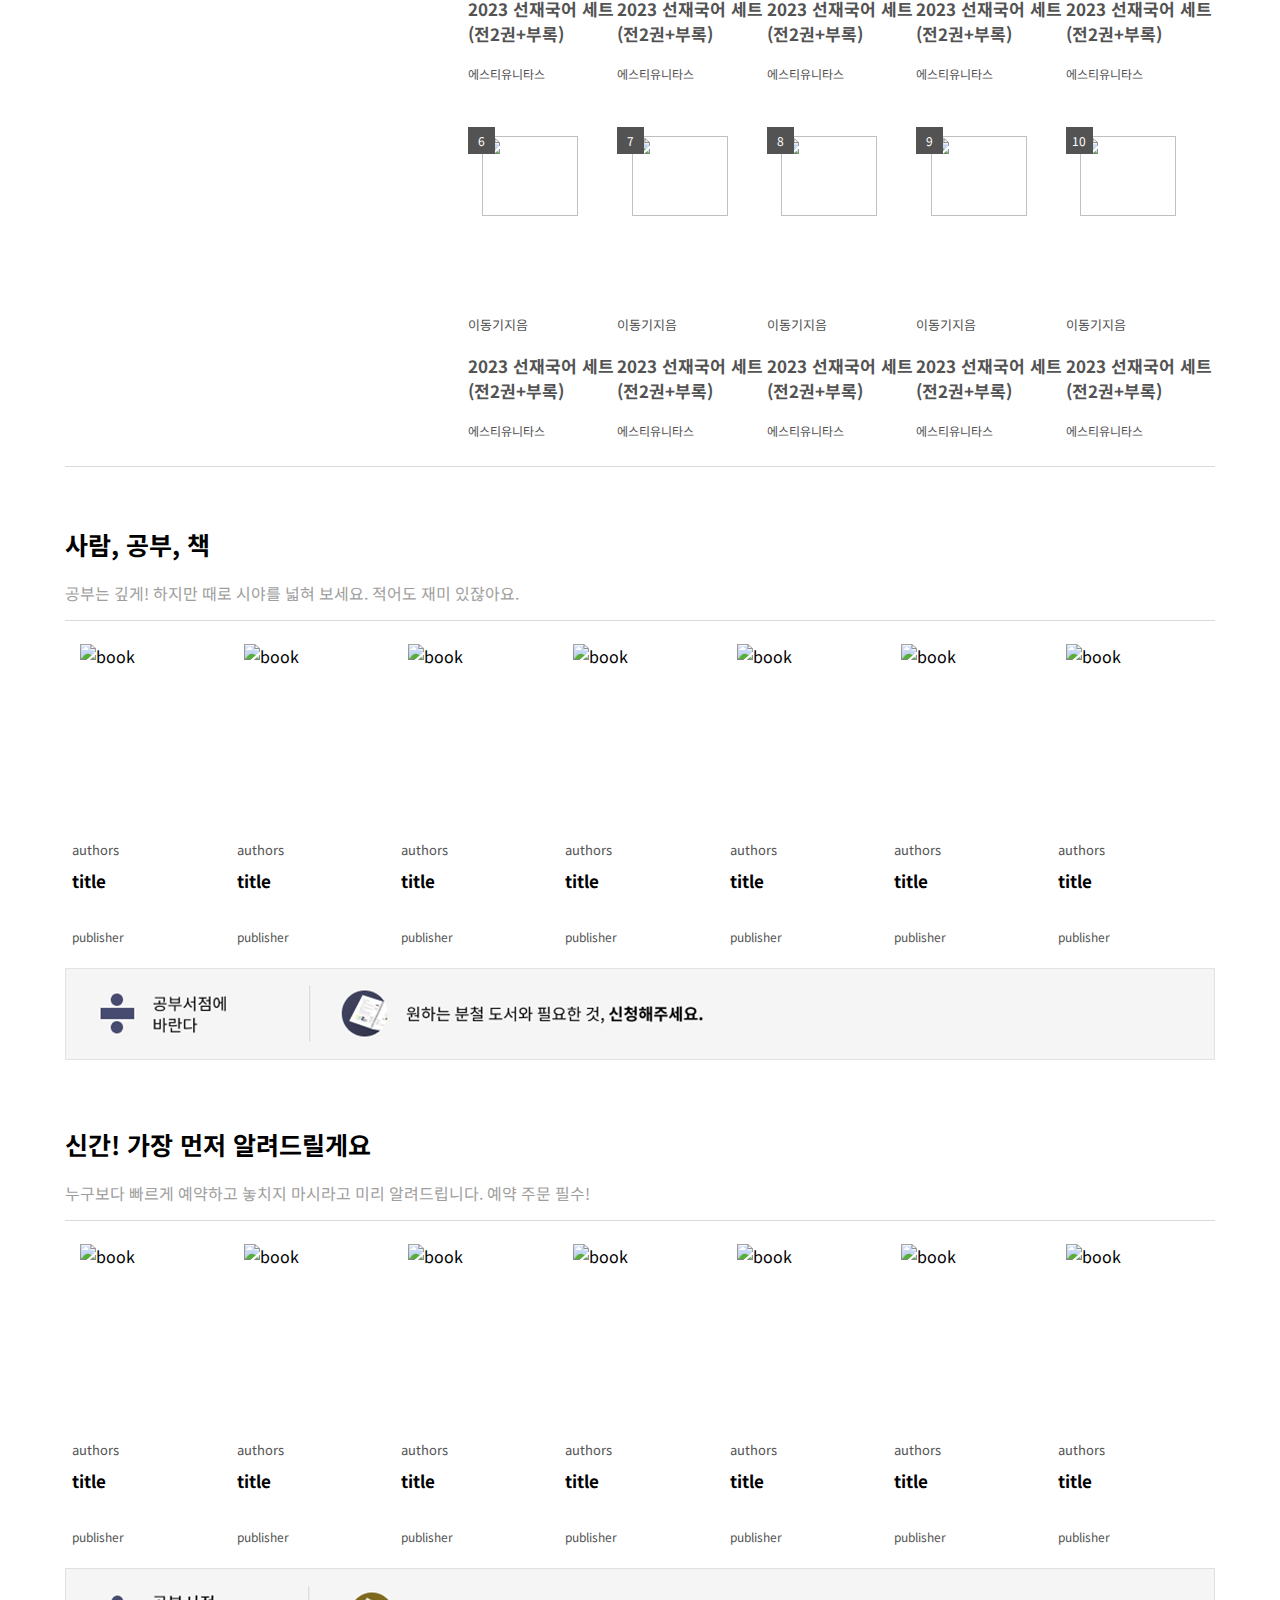
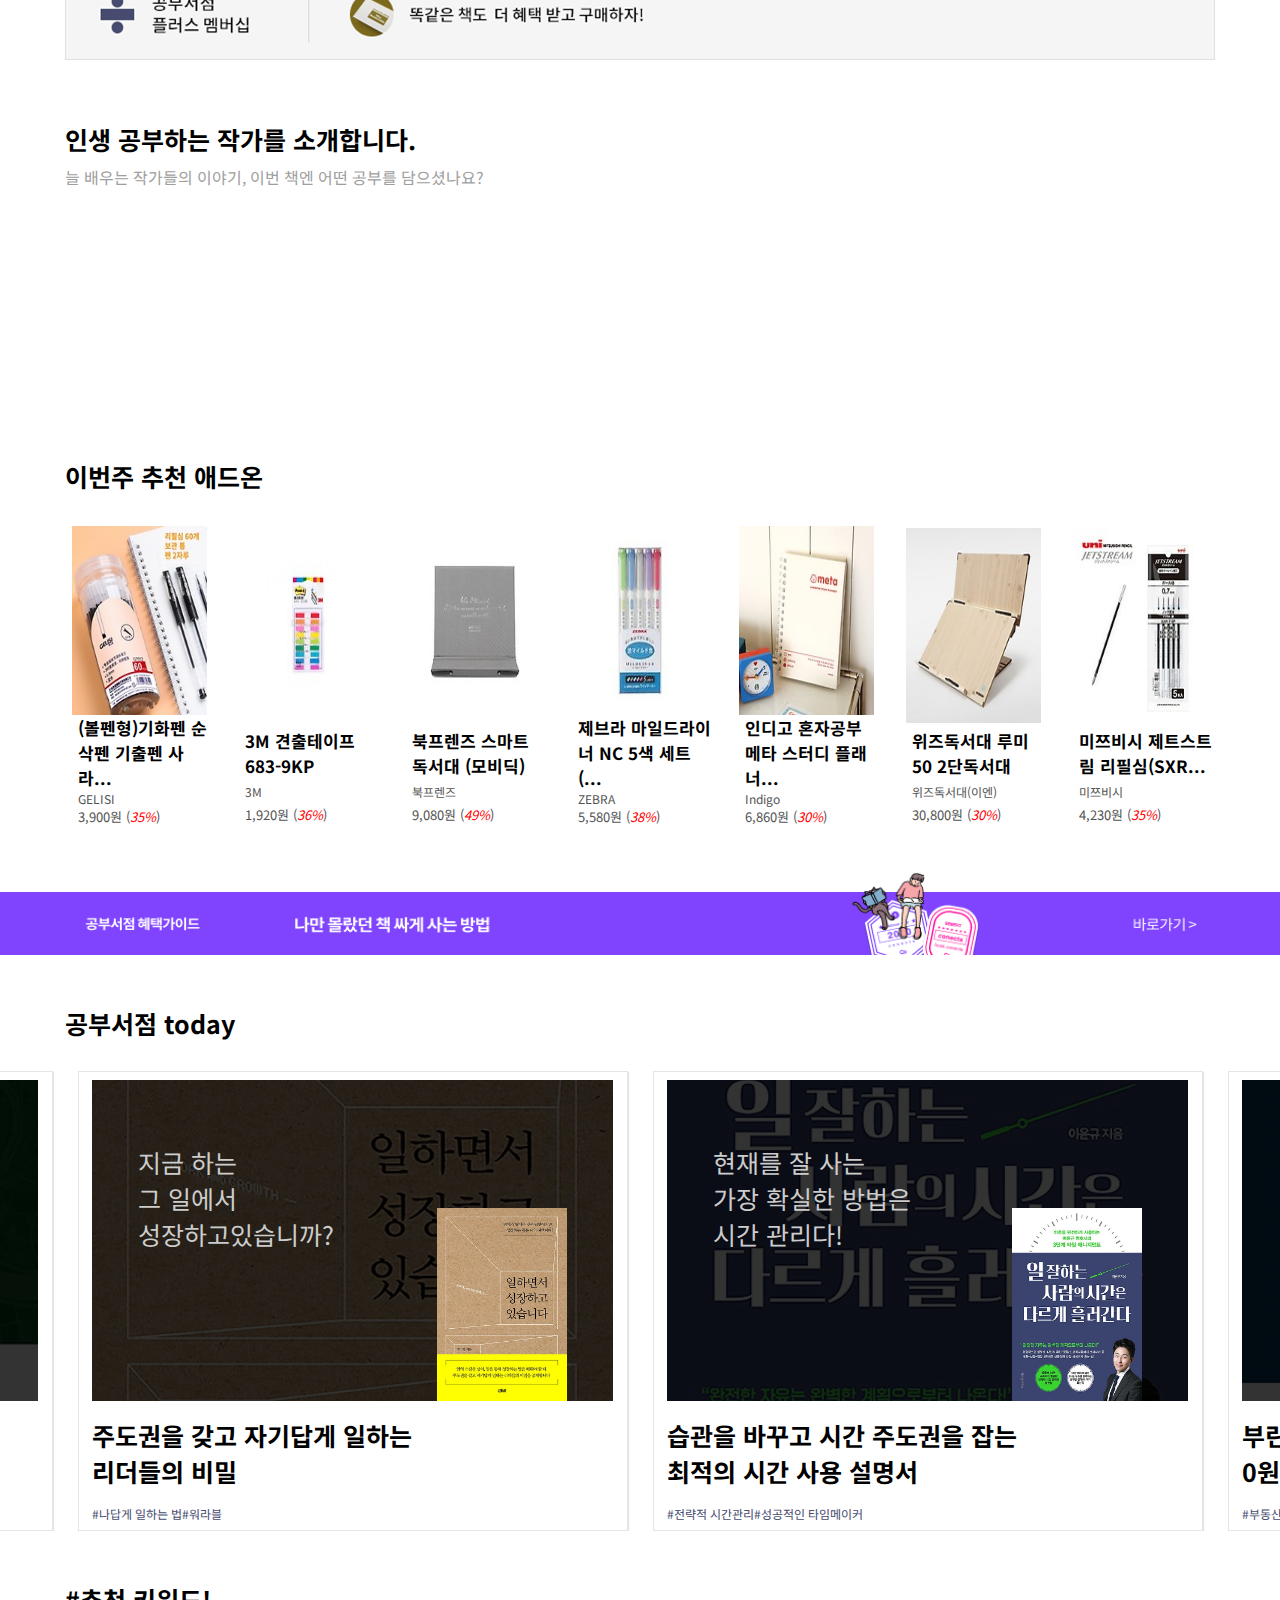
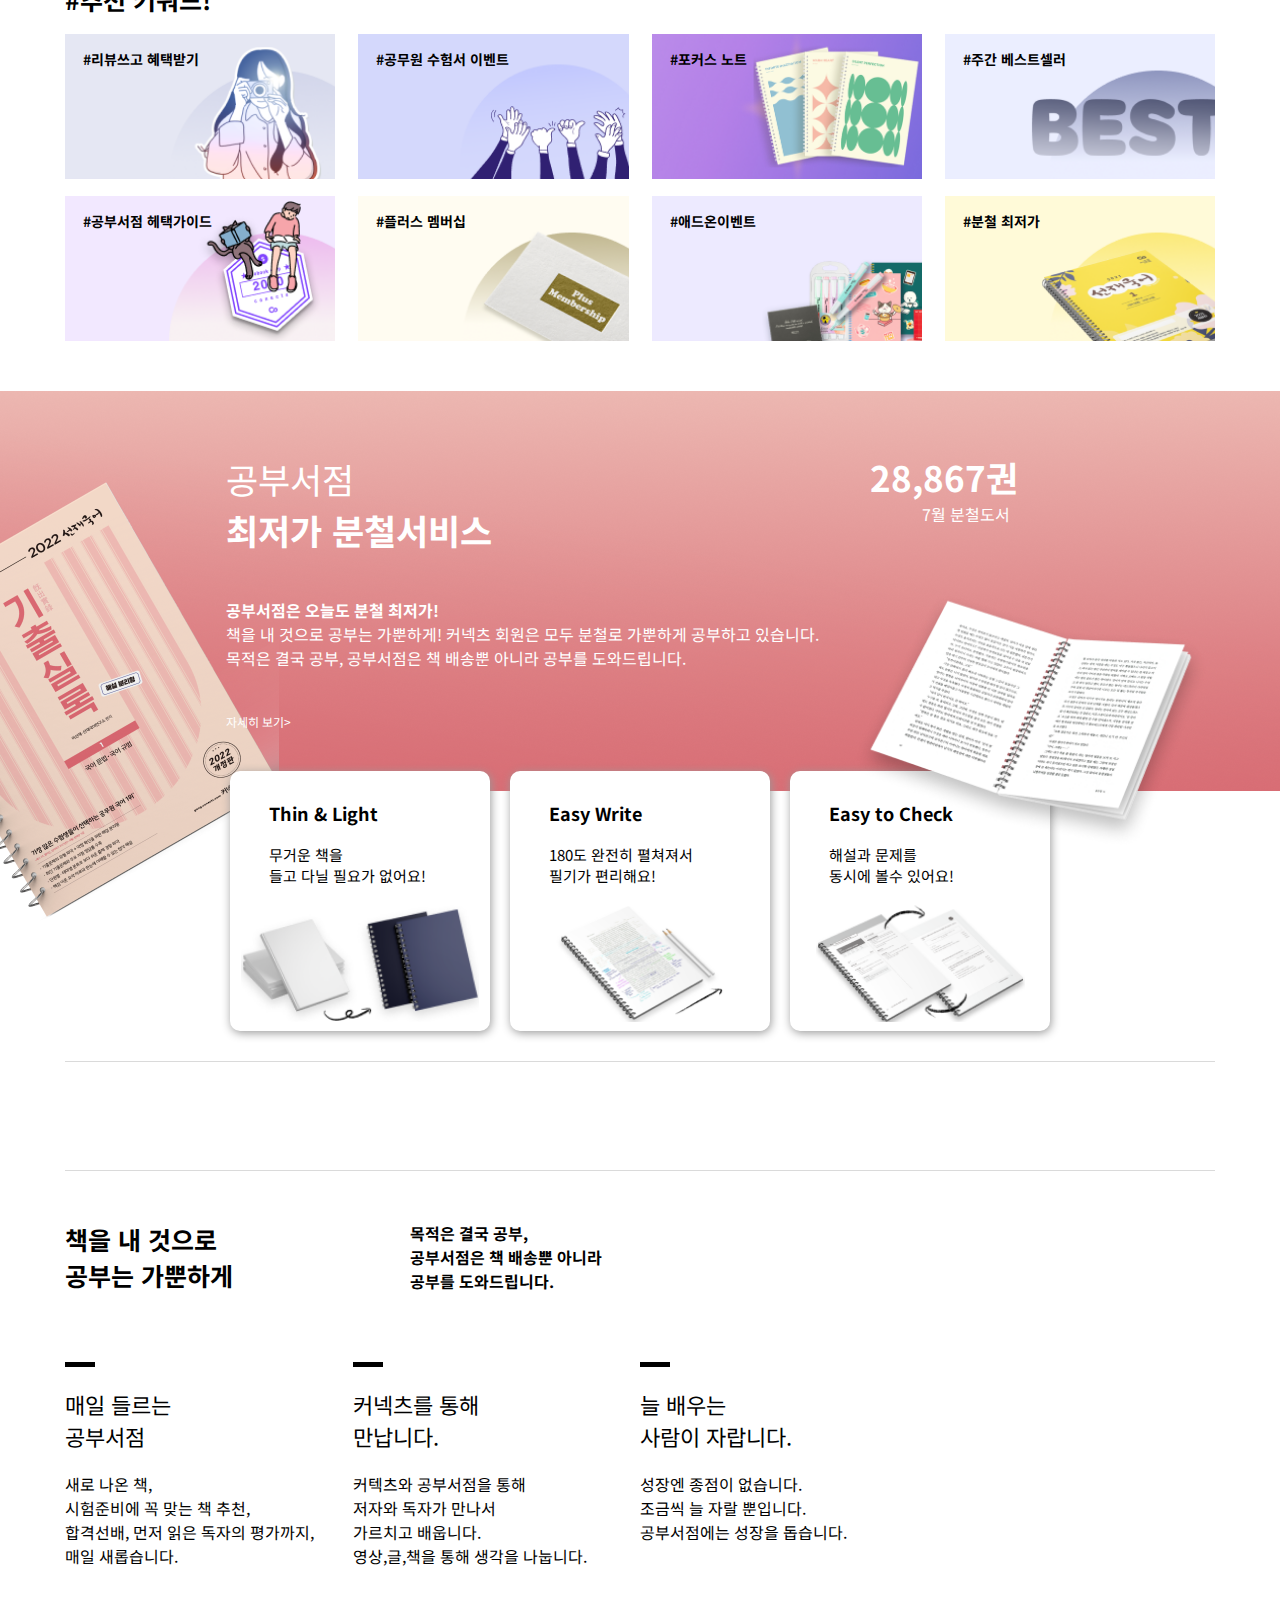
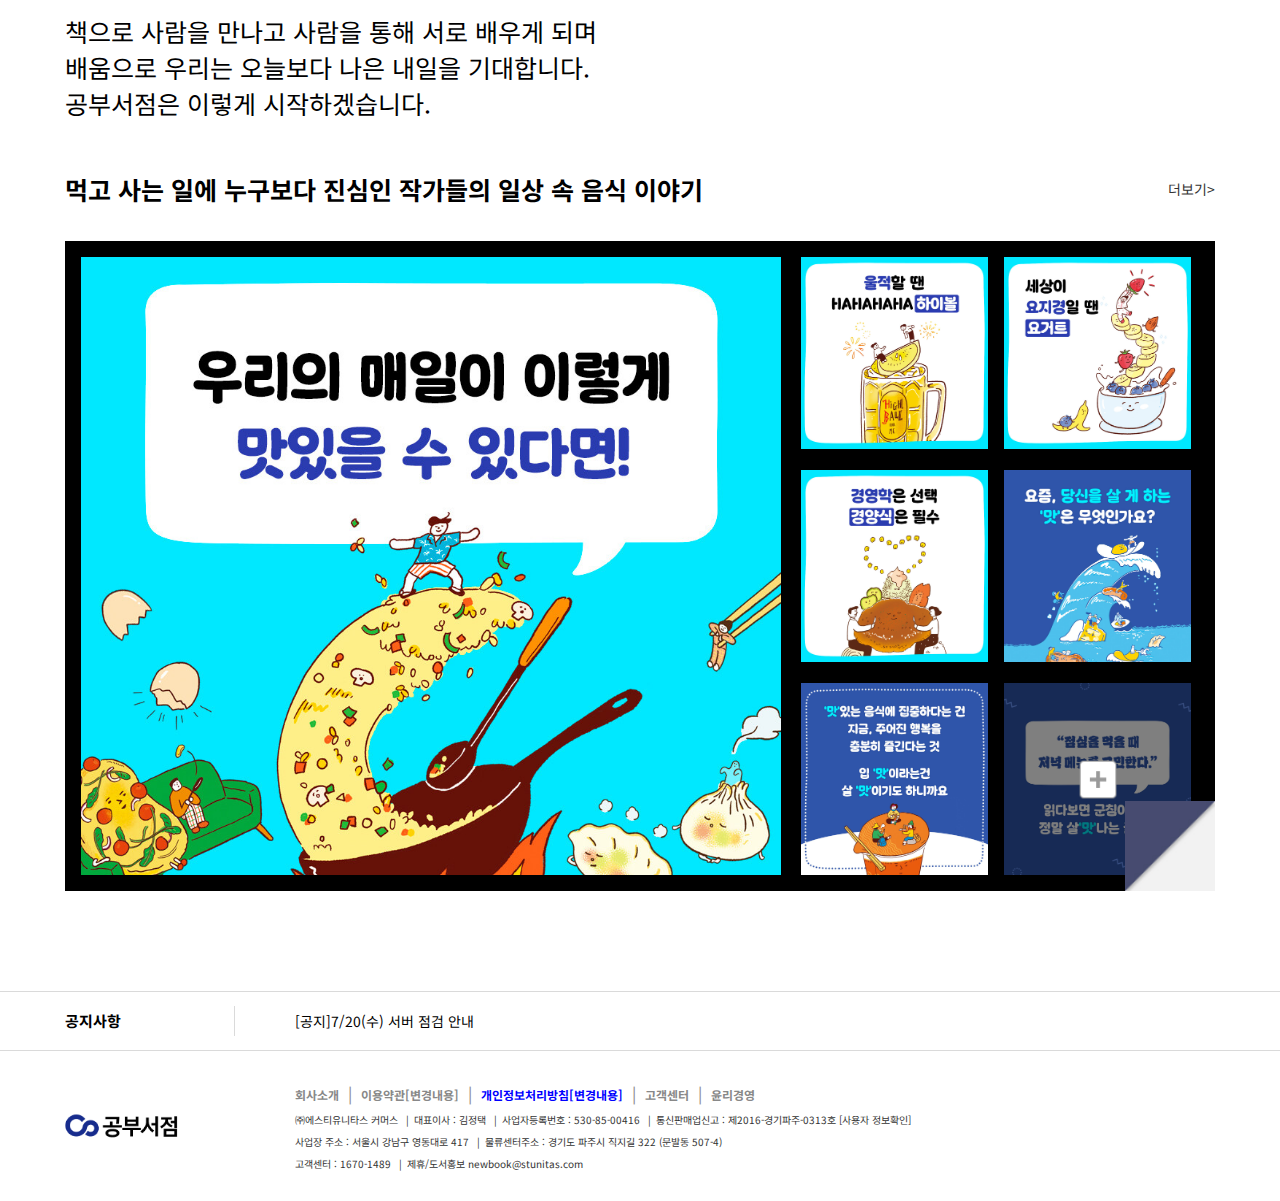
==== commit 7b20c5ee: "0722" ====
--- a/index.html
+++ b/index.html
@@ -424,8 +424,22 @@
             <p>
             늘 배우는 작가들의 이야기, 이번 책엔 어떤 공부를 담으셨나요?
             </p>
-            <div>
-
+            <div id="authors_con">
+             <div></div>
+             <div></div>
+             <div></div>
+             <div></div>
+             <div></div>
+             <div></div>
+             <div></div>
+             <div></div>
+             <div></div>
+             <div></div>
+             <div></div>
+             <div></div>
+             <div></div>
+             <div></div>
+               
             </div>
         </div>
         <div id="ad">
--- a/css/index.css
+++ b/css/index.css
@@ -585,6 +585,8 @@
   display: flex;
   flex-direction: column;
   justify-content: space-around;
+  width: 100%;
+  overflow: hidden;
   height: 275px;
 }
 #authors > h2 {
@@ -594,9 +596,32 @@
   color: #9e9e9e;
   padding-bottom: 15px;
 }
-#authors > div {
+#authors > h2, #authors p {
+  width: 1150px;
+  margin: 0 auto;
+}
+#authors_con {
   height: 175px;
-  background-color: #192c8d;
+}
+#authors_con > div {
+  float: left;
+  width: 120px;
+  height: 175px;
+  margin: 0 20px;
+  display: flex;
+  flex-direction: column;
+  justify-content: space-between;
+}
+#authors_con > div img {
+  border-radius: 50%;
+  height: 120px;
+}
+#authors_con > div > span {
+  font-size: 11px;
+}
+#authors_con > div > span, #authors_con > div p {
+  width: 100%;
+  text-align: center;
 }
 
 #ad {
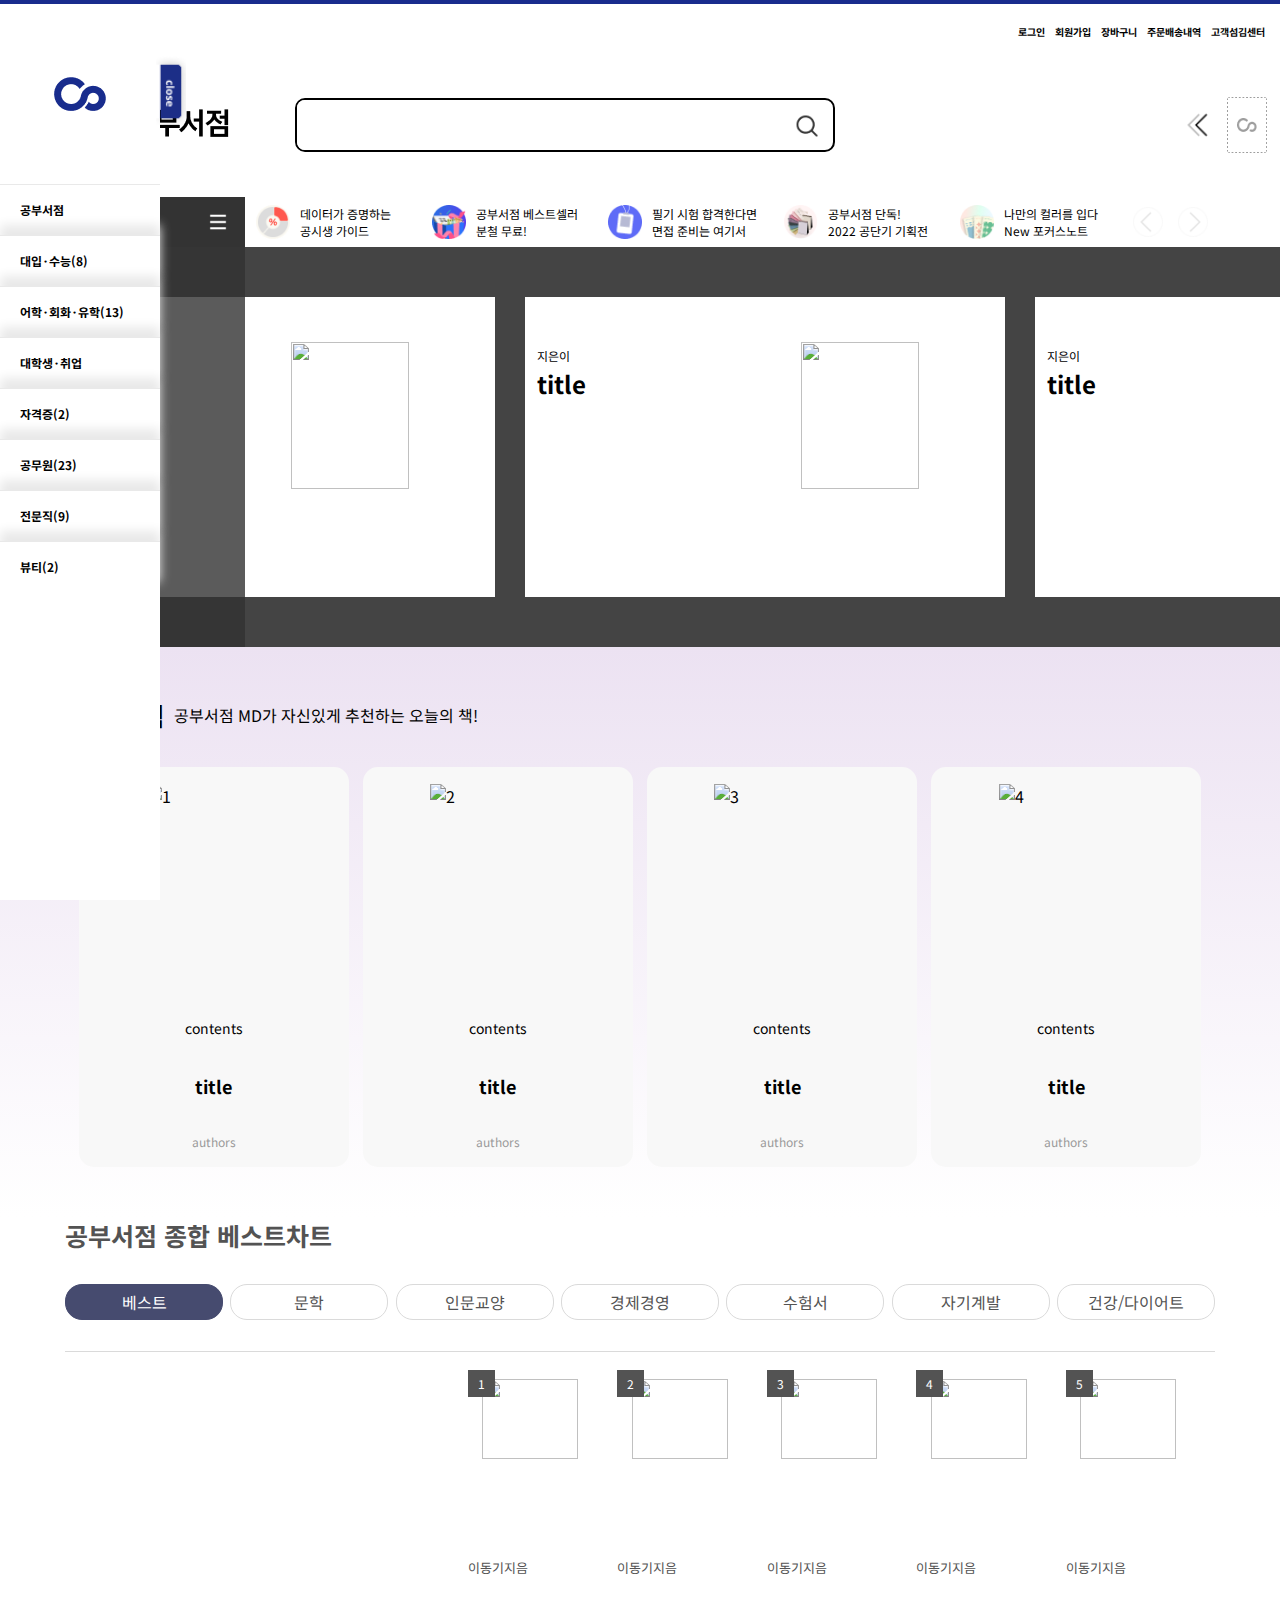
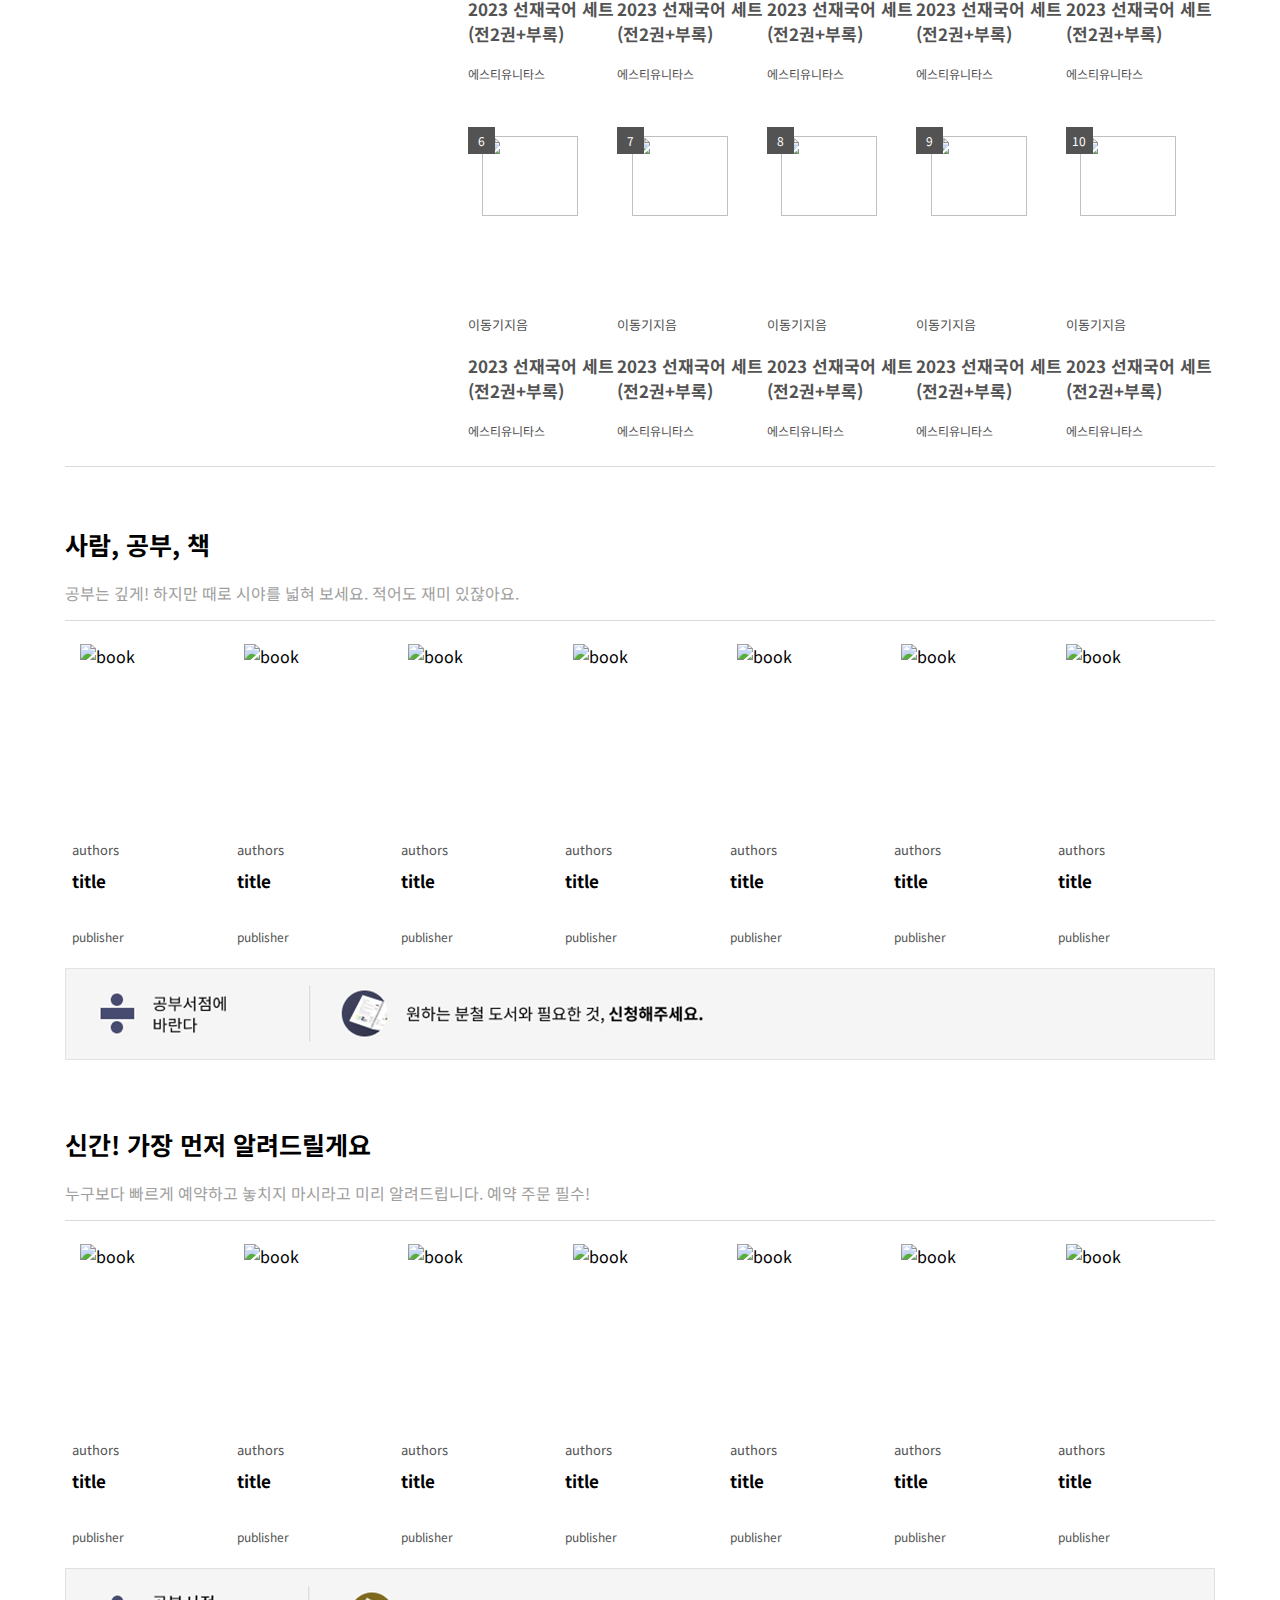
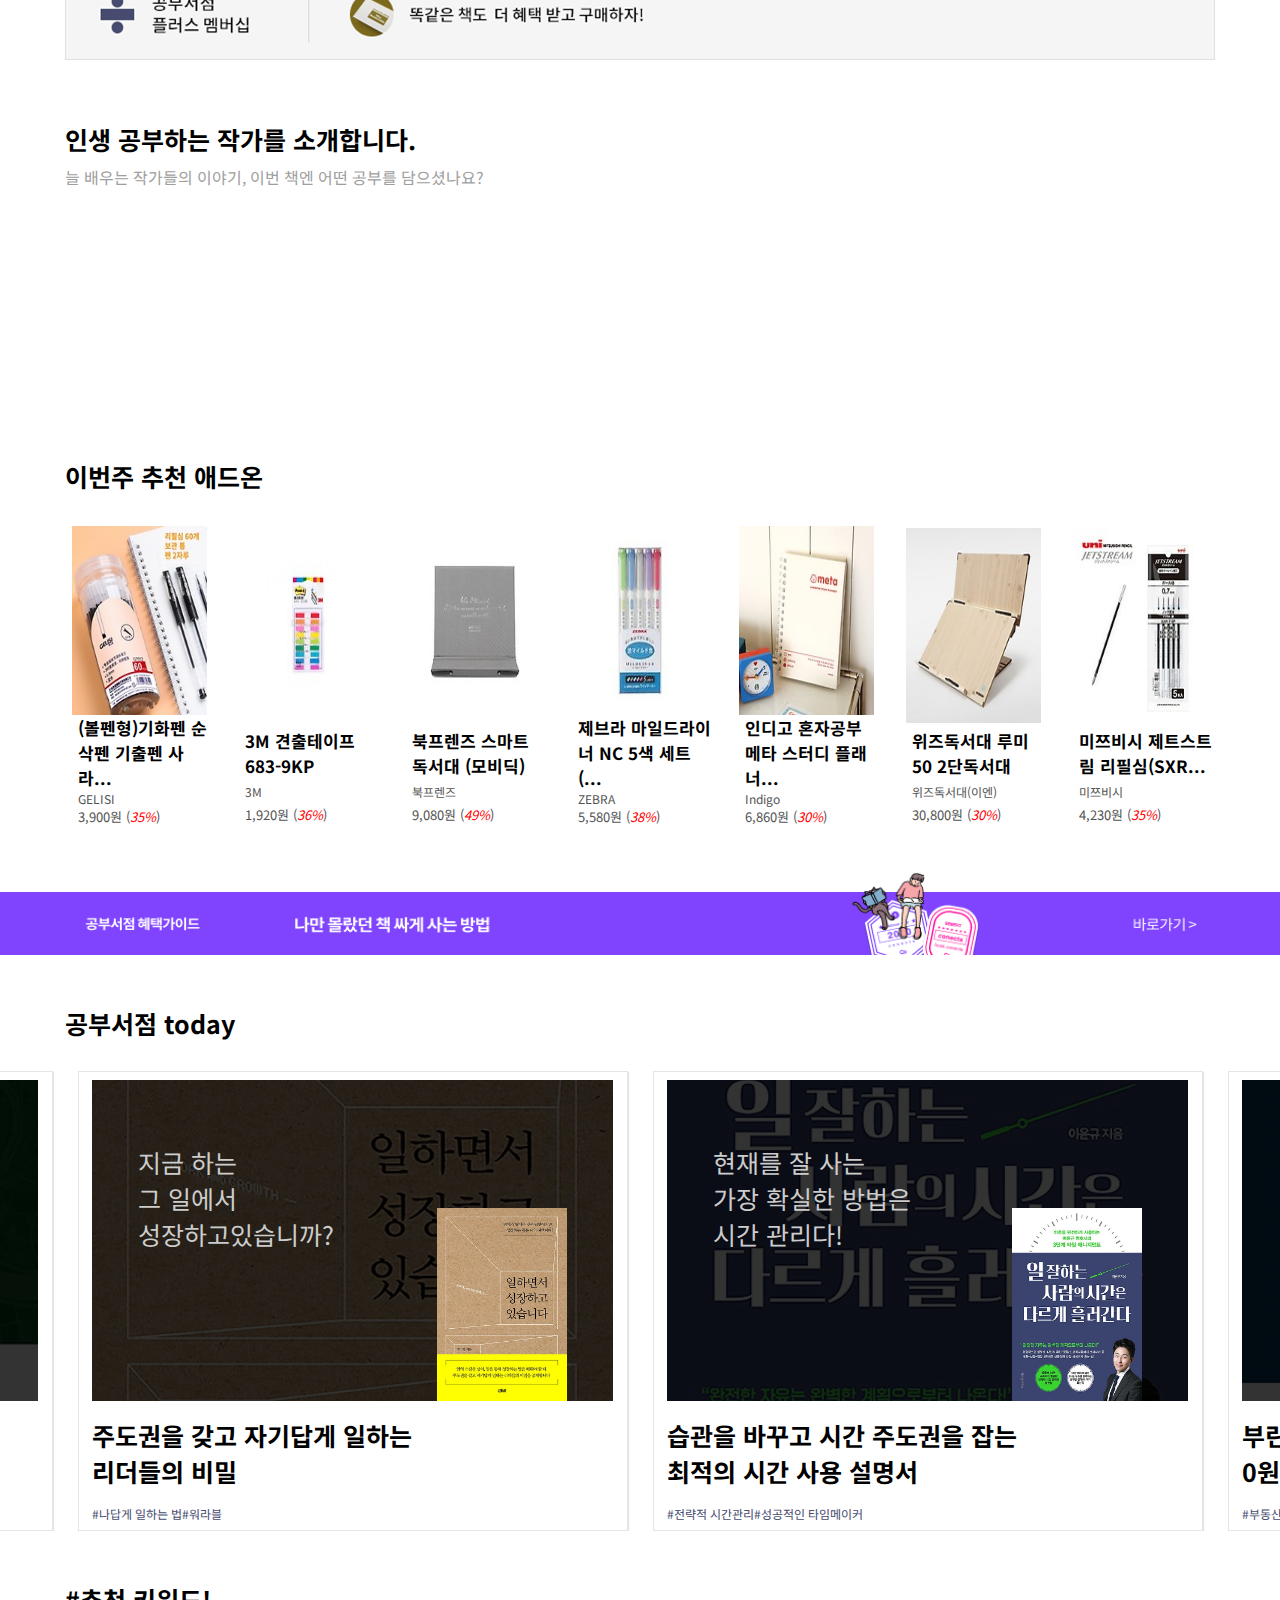
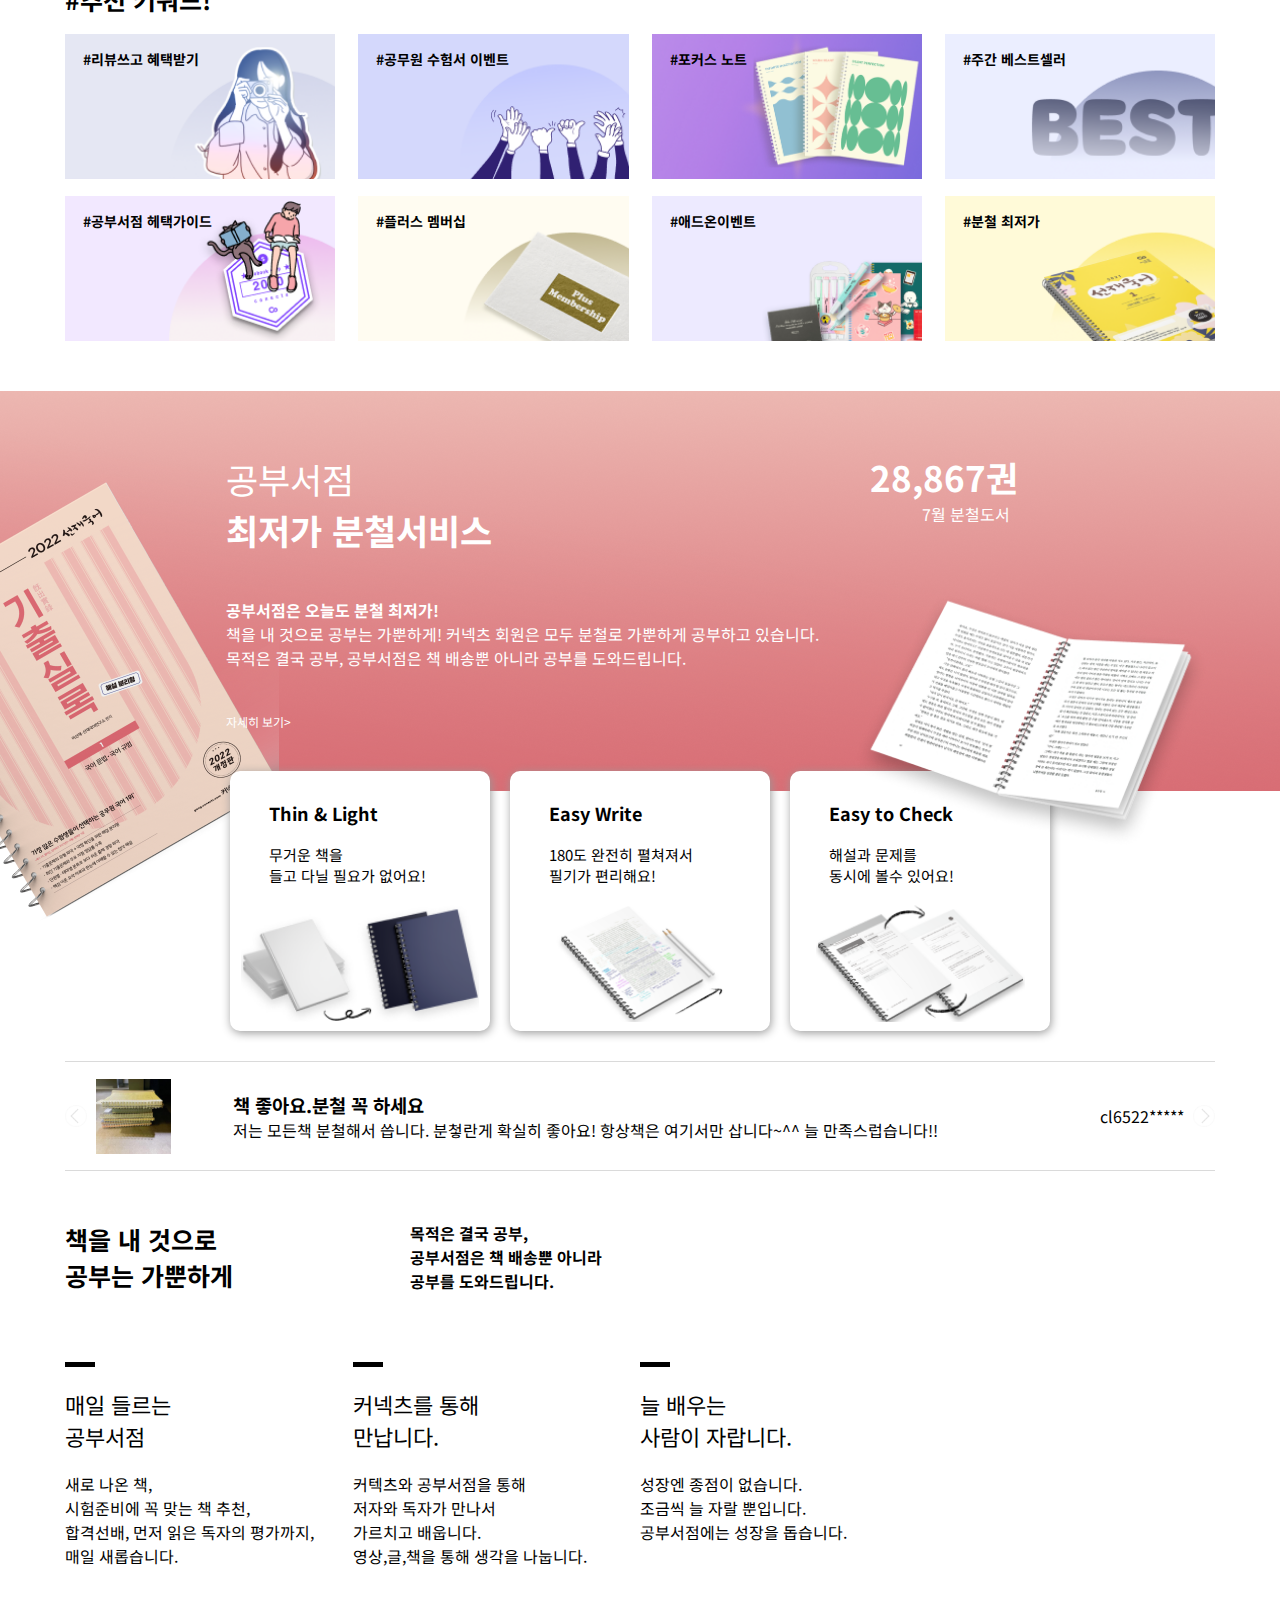
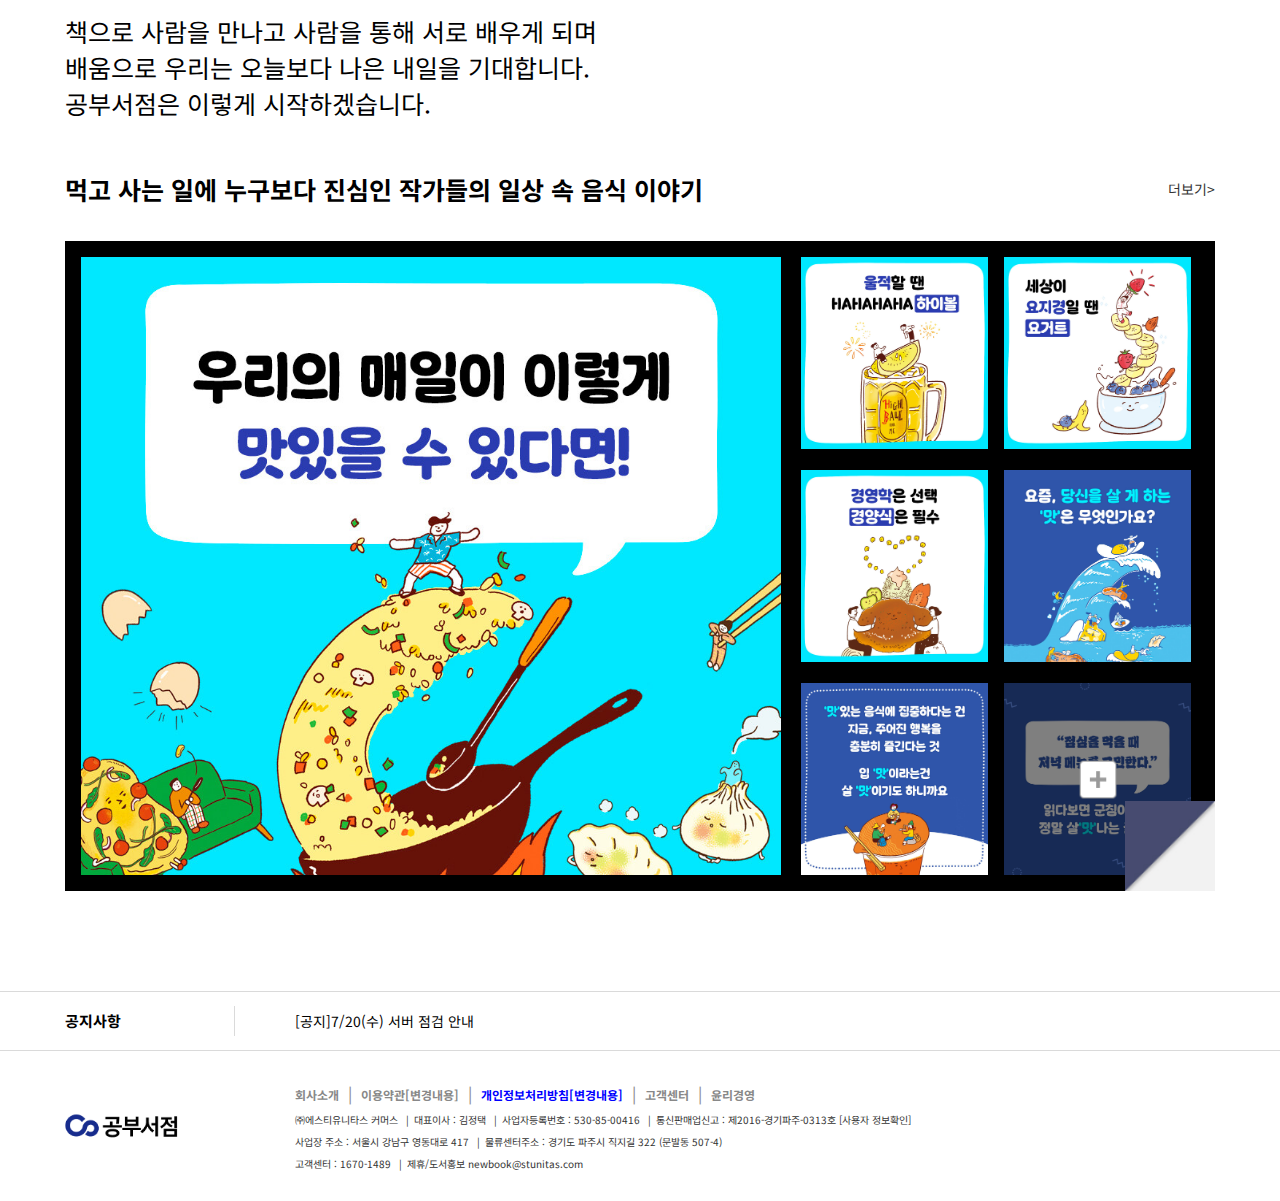
==== commit 33799476: "0722" ====
--- a/index.html
+++ b/index.html
@@ -14,6 +14,22 @@
 
 <body>
     <div id="wrap">
+        <div id="left_menu">
+            <div id="close"></div>
+            <a href="#">
+                <img src="img/left_menu_logo.png" alt="">
+            </a>
+            <ul id="left_main">
+                <li>공부서점</li>
+                <li>대입·수능(8)</li>
+                <li>어학·회화·유학(13)</li>
+                <li>대학생·취업</li>
+                <li>자격증(2)</li>
+                <li>공무원(23)</li>
+                <li>전문직(9)</li>
+                <li>뷰티(2)</li>
+            </ul>
+        </div>
         <header>
             <div id="mini">
                 <ul>
@@ -678,7 +694,43 @@
 
                 </div>
             </div>
-            <div id="review"></div>
+            <div id="review">
+                <span id="review_prev"></span>
+                <span id="review_next"></span>
+                <ul id="review_con">
+                    <li>
+                        <img src="img/review1.jpeg" alt="">
+                        <div>
+                            <h3>책 좋아요.분철 꼭 하세요</h3>
+                            <p>
+                                저는 모든책 분철해서 씁니다. 분첳란게 확실히 좋아요!
+                                항상책은 여기서만 삽니다~^^ 늘 만족스럽습니다!!
+                            </p>
+                        </div>
+                        <span>cl6522*****</span>
+                    </li>
+                    <li>
+                        <img src="img/review2.jpg" alt="">
+                        <div>
+                            <h3>좋아요!</h3>
+                            <p>
+                                빠른 배송에 제본도 잘 되었어요
+                            </p>
+                        </div>
+                        <span>cl1675*****</span>
+                    </li>
+                    <li>
+                        <img src="img/review3.jpg" alt="">
+                        <div>
+                            <h3>깔끔하고 좋아요</h3>
+                            <p>
+                                분철 신청했는데 배송 엄청 빨리왔요 하루 걸렸습니다!! 책구성이 이론+ox기출 좋네요!
+                            </p>
+                        </div>
+                        <span>gusw*****</span>
+                    </li>
+                </ul>
+            </div>
         </div>
         <div id="study">
             <div id="study_title">
--- a/css/index.css
+++ b/css/index.css
@@ -21,6 +21,50 @@
 
 #wrap {
   width: 100%;
+}
+
+#left_menu {
+  width: 160px;
+  height: 100vh;
+  position: fixed;
+  background-color: #fff;
+  z-index: 5;
+  border-top: 4px solid #192c8d;
+}
+#left_menu #close {
+  width: 30px;
+  height: 75px;
+  position: absolute;
+  right: -26px;
+  top: 50px;
+  background-image: url(../img/close.png);
+  background-position: center;
+  background-repeat: no-repeat;
+  background-size: cover;
+  cursor: pointer;
+}
+#left_menu > a {
+  display: block;
+  width: 100%;
+  height: 180px;
+  display: flex;
+  align-items: center;
+  justify-content: center;
+}
+
+#left_main {
+  font-size: 12px;
+  font-weight: bold;
+}
+#left_main li {
+  width: 100%;
+  line-height: 50px;
+  background-color: #fff;
+  padding-left: 20px;
+  border-top: 1px solid #e9e9e9;
+}
+#left_main li:not(:nth-child(1)) {
+  box-shadow: 0px -10px 10px #e9e9e9;
 }
 
 header {
@@ -233,6 +277,7 @@
   font-size: 14px;
   height: 100%;
   padding: 0 15px;
+  cursor: pointer;
 }
 #slider_menu > div:first-child #slider_text li:hover {
   background-color: rgb(50, 50, 50);
@@ -1013,8 +1058,49 @@
 #review {
   width: 100%;
   height: 110px;
+  overflow: hidden;
+  position: relative;
   border-top: 1px solid #dadada;
   border-bottom: 1px solid #dadada;
+}
+#review > span {
+  display: block;
+  width: 22px;
+  height: 22px;
+  position: absolute;
+  top: 50%;
+  right: 0;
+  transform: translateY(-50%);
+  background-position: center;
+  background-repeat: no-repeat;
+  background-size: cover;
+  cursor: pointer;
+}
+#review_prev {
+  left: 0;
+  background-image: url(../img/prev.png);
+}
+#review_next {
+  right: 0;
+  background-image: url(../img/next.png);
+}
+#review ul {
+  height: 100%;
+}
+#review ul li {
+  float: left;
+  width: 1150px;
+  height: 100%;
+  display: flex;
+  justify-content: space-around;
+  align-items: center;
+}
+#review ul li img {
+  width: 75px;
+  height: 75px;
+}
+#review ul li div {
+  width: 70%;
 }
 
 #study {
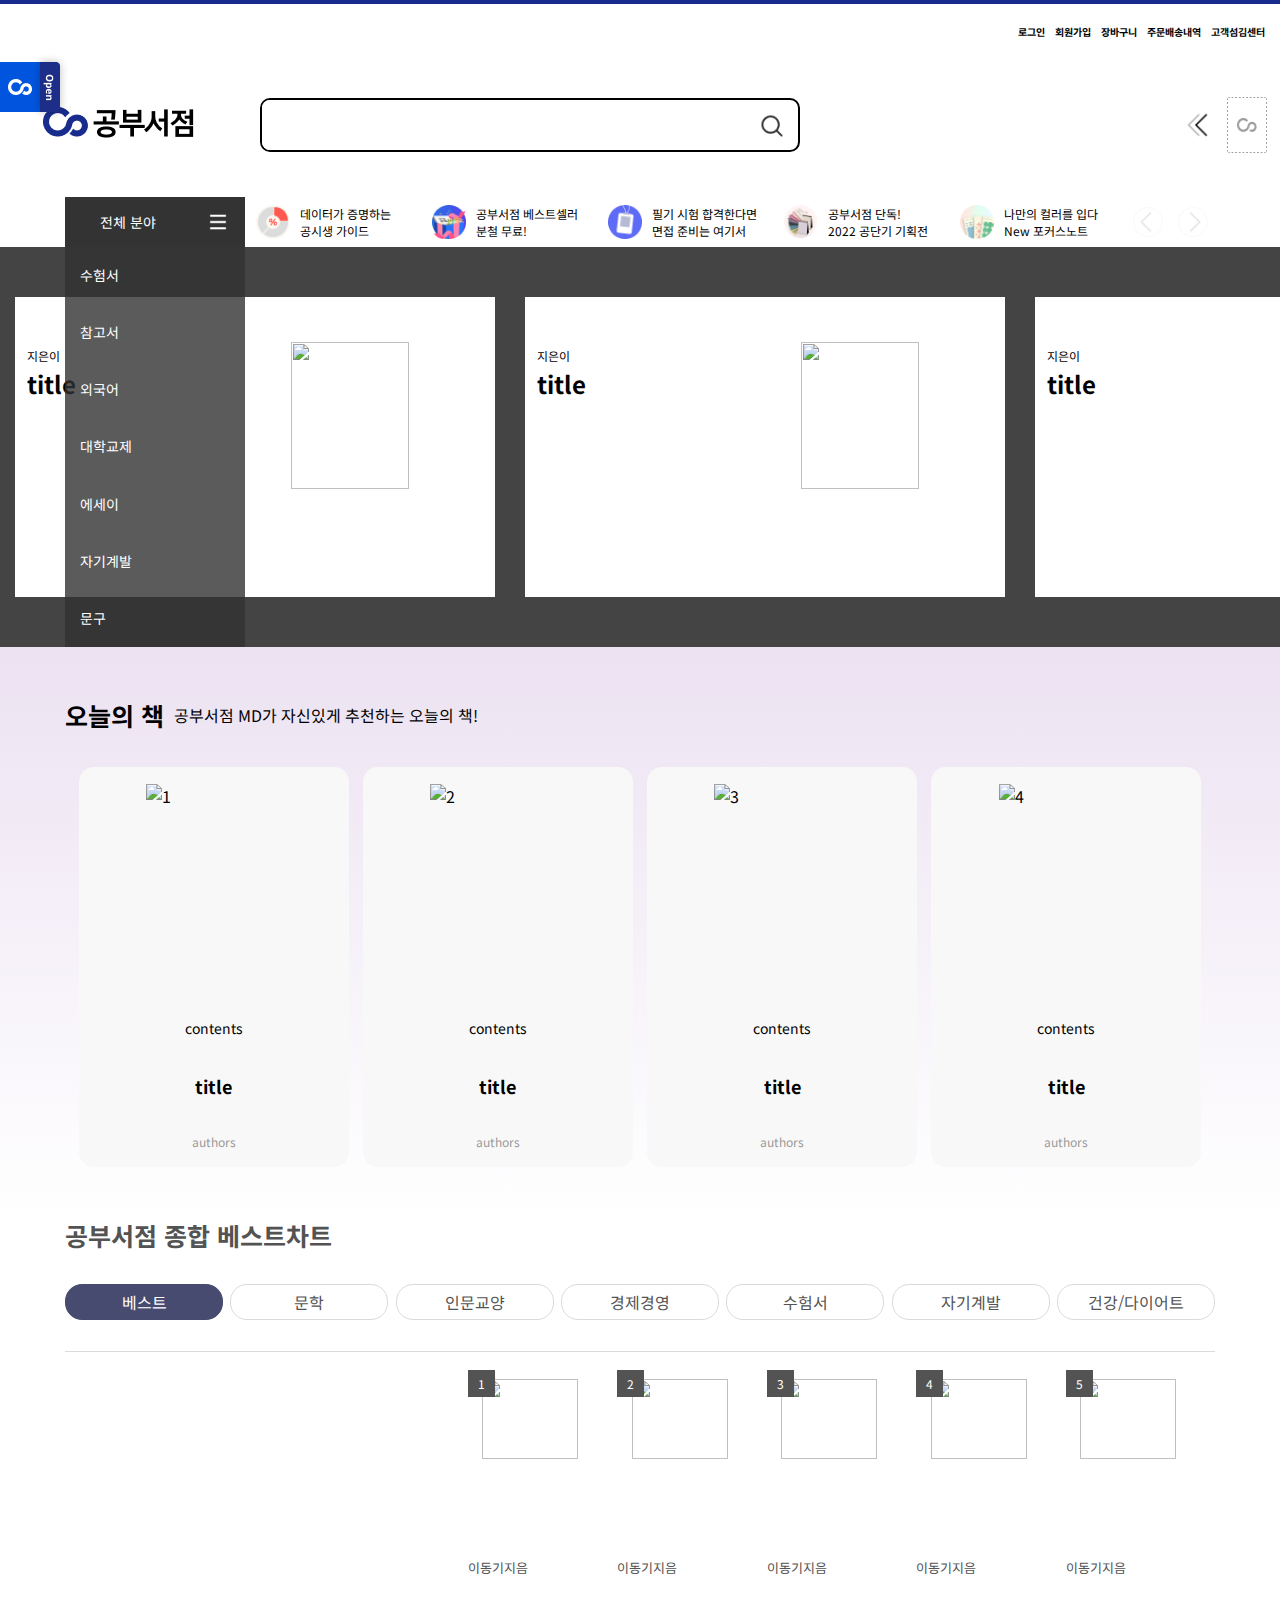
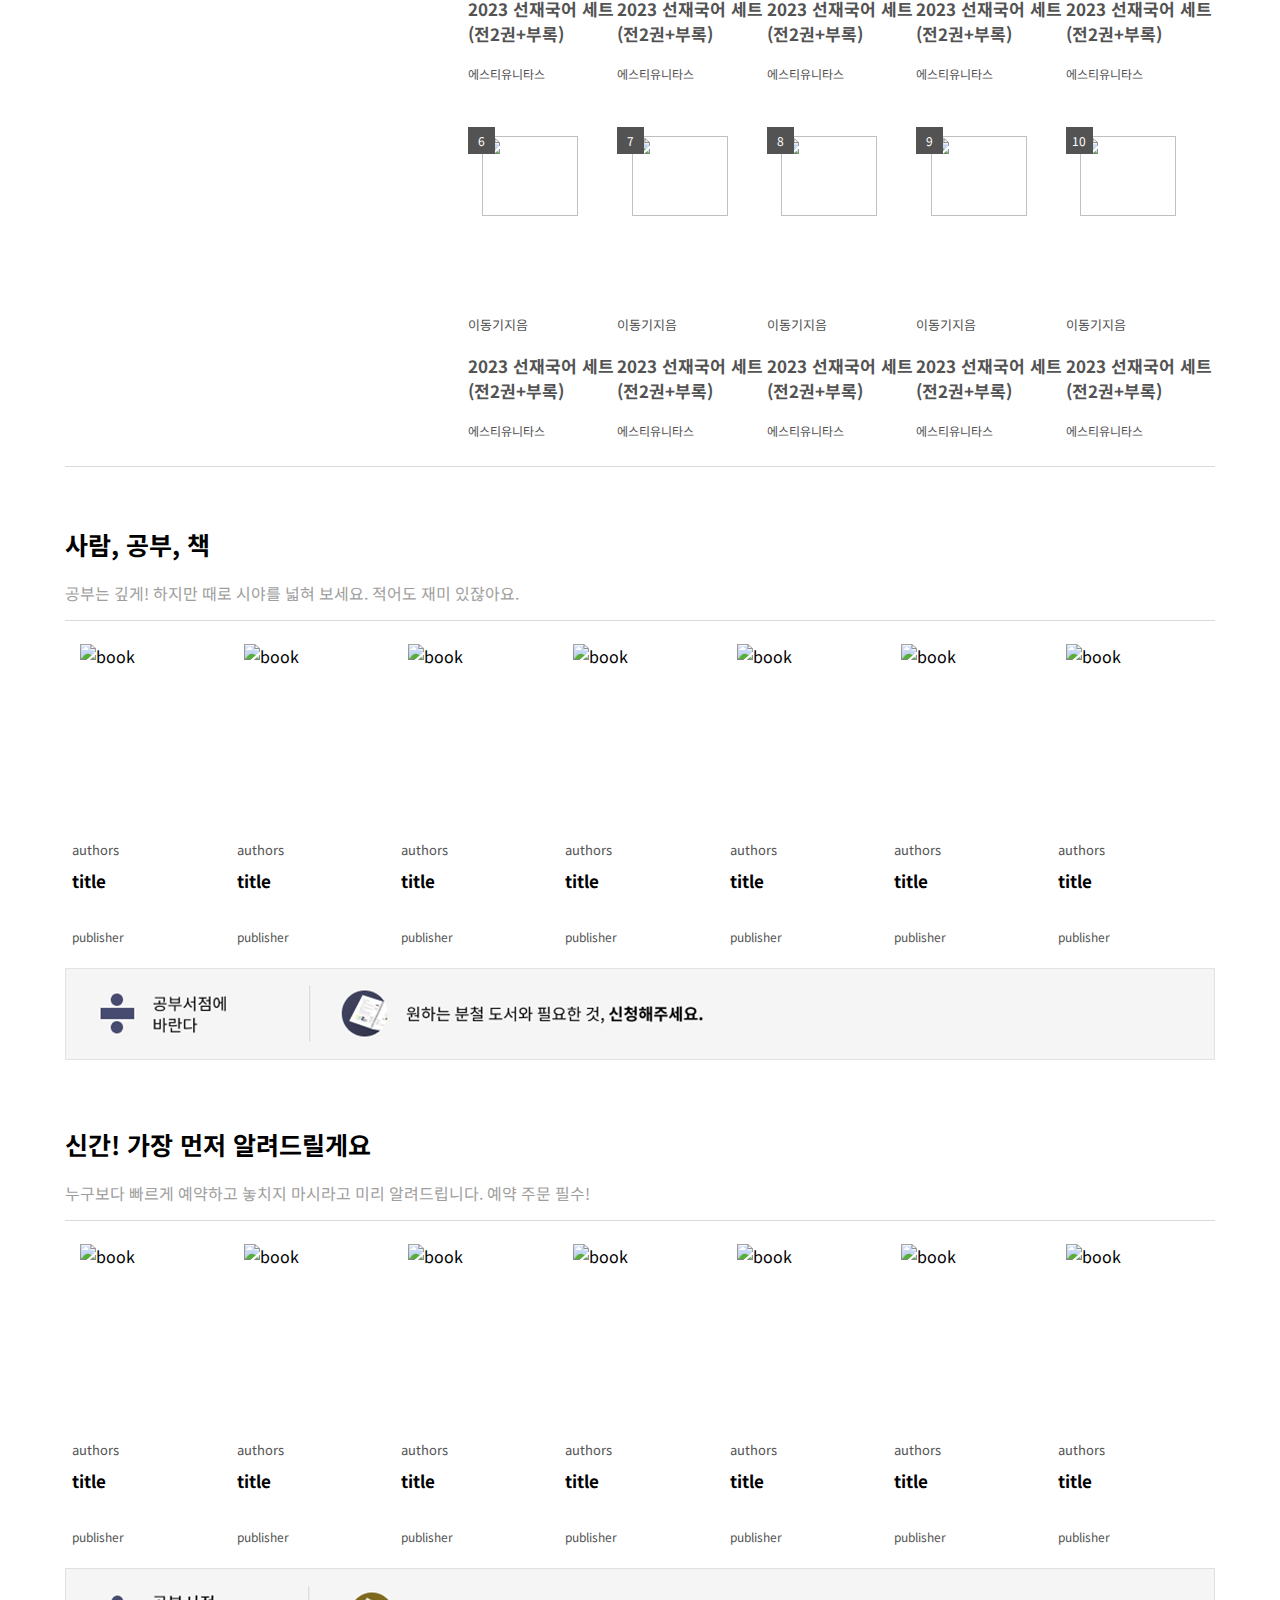
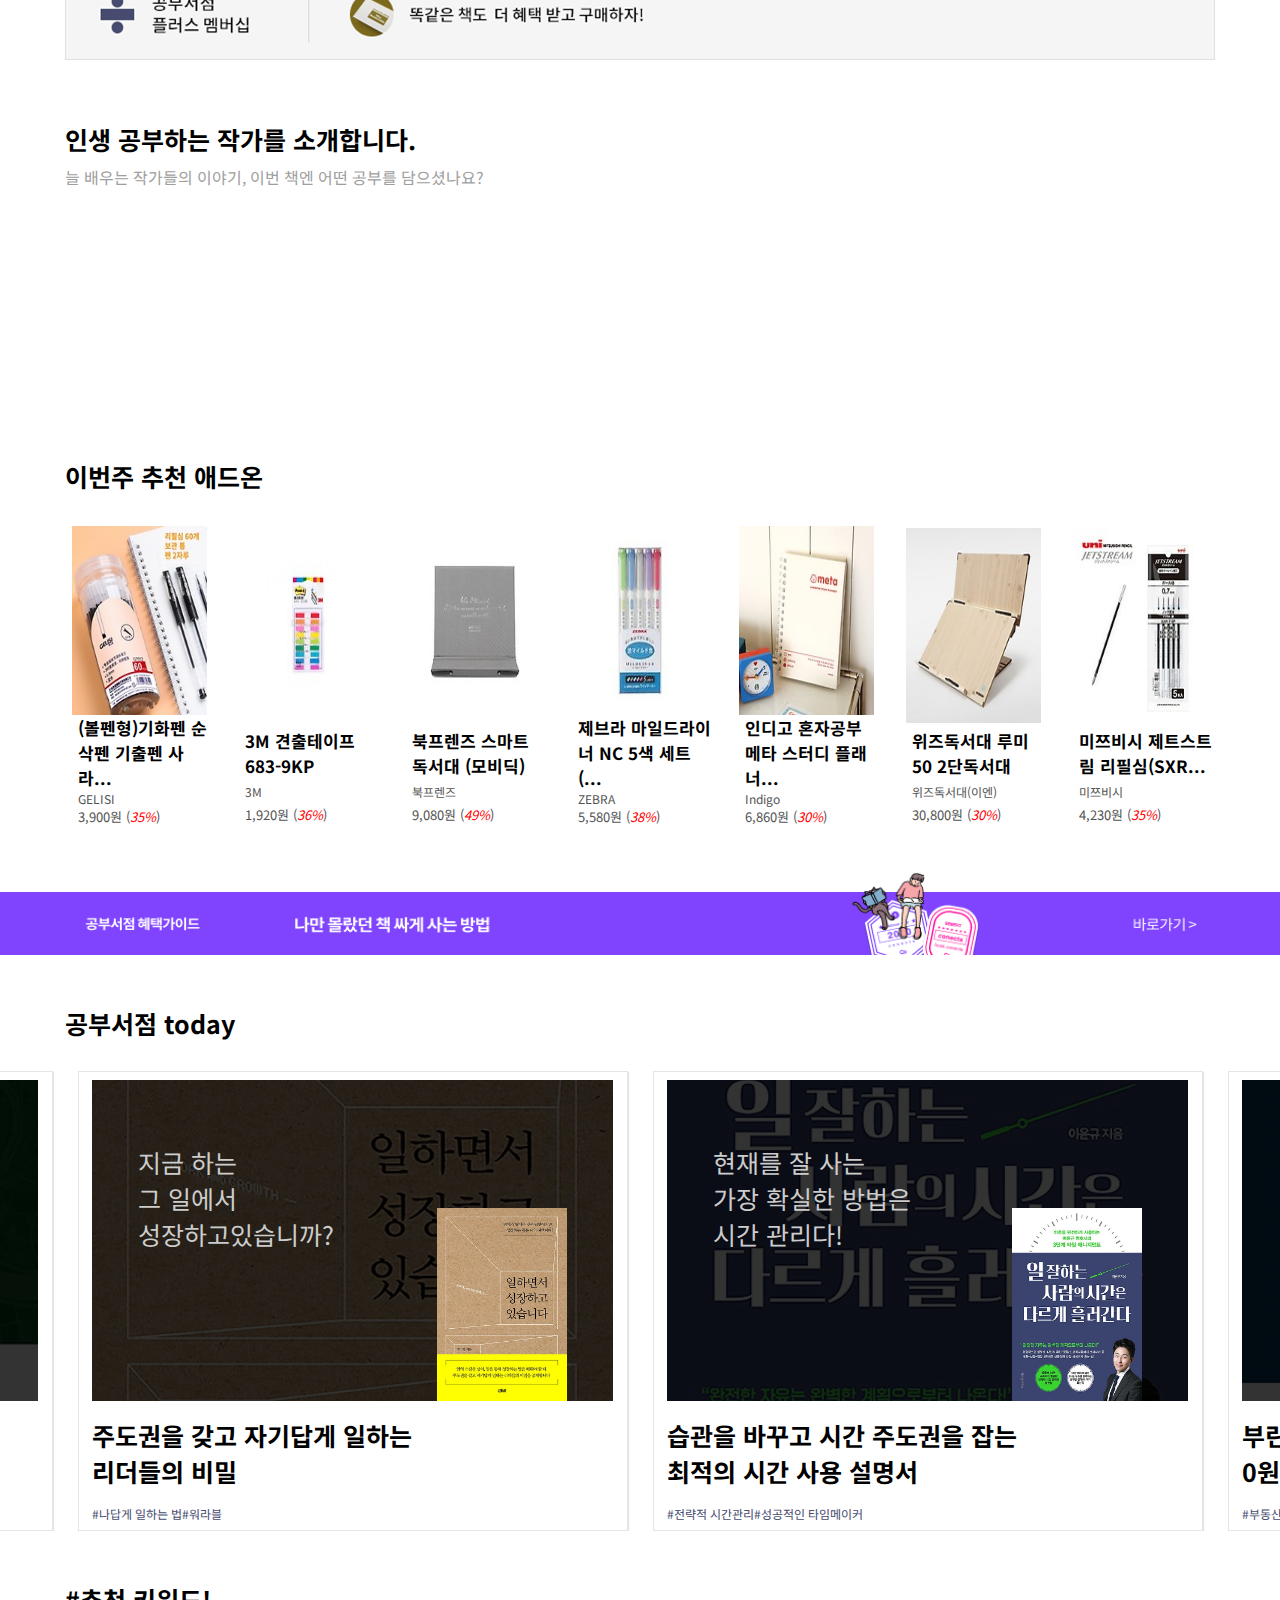
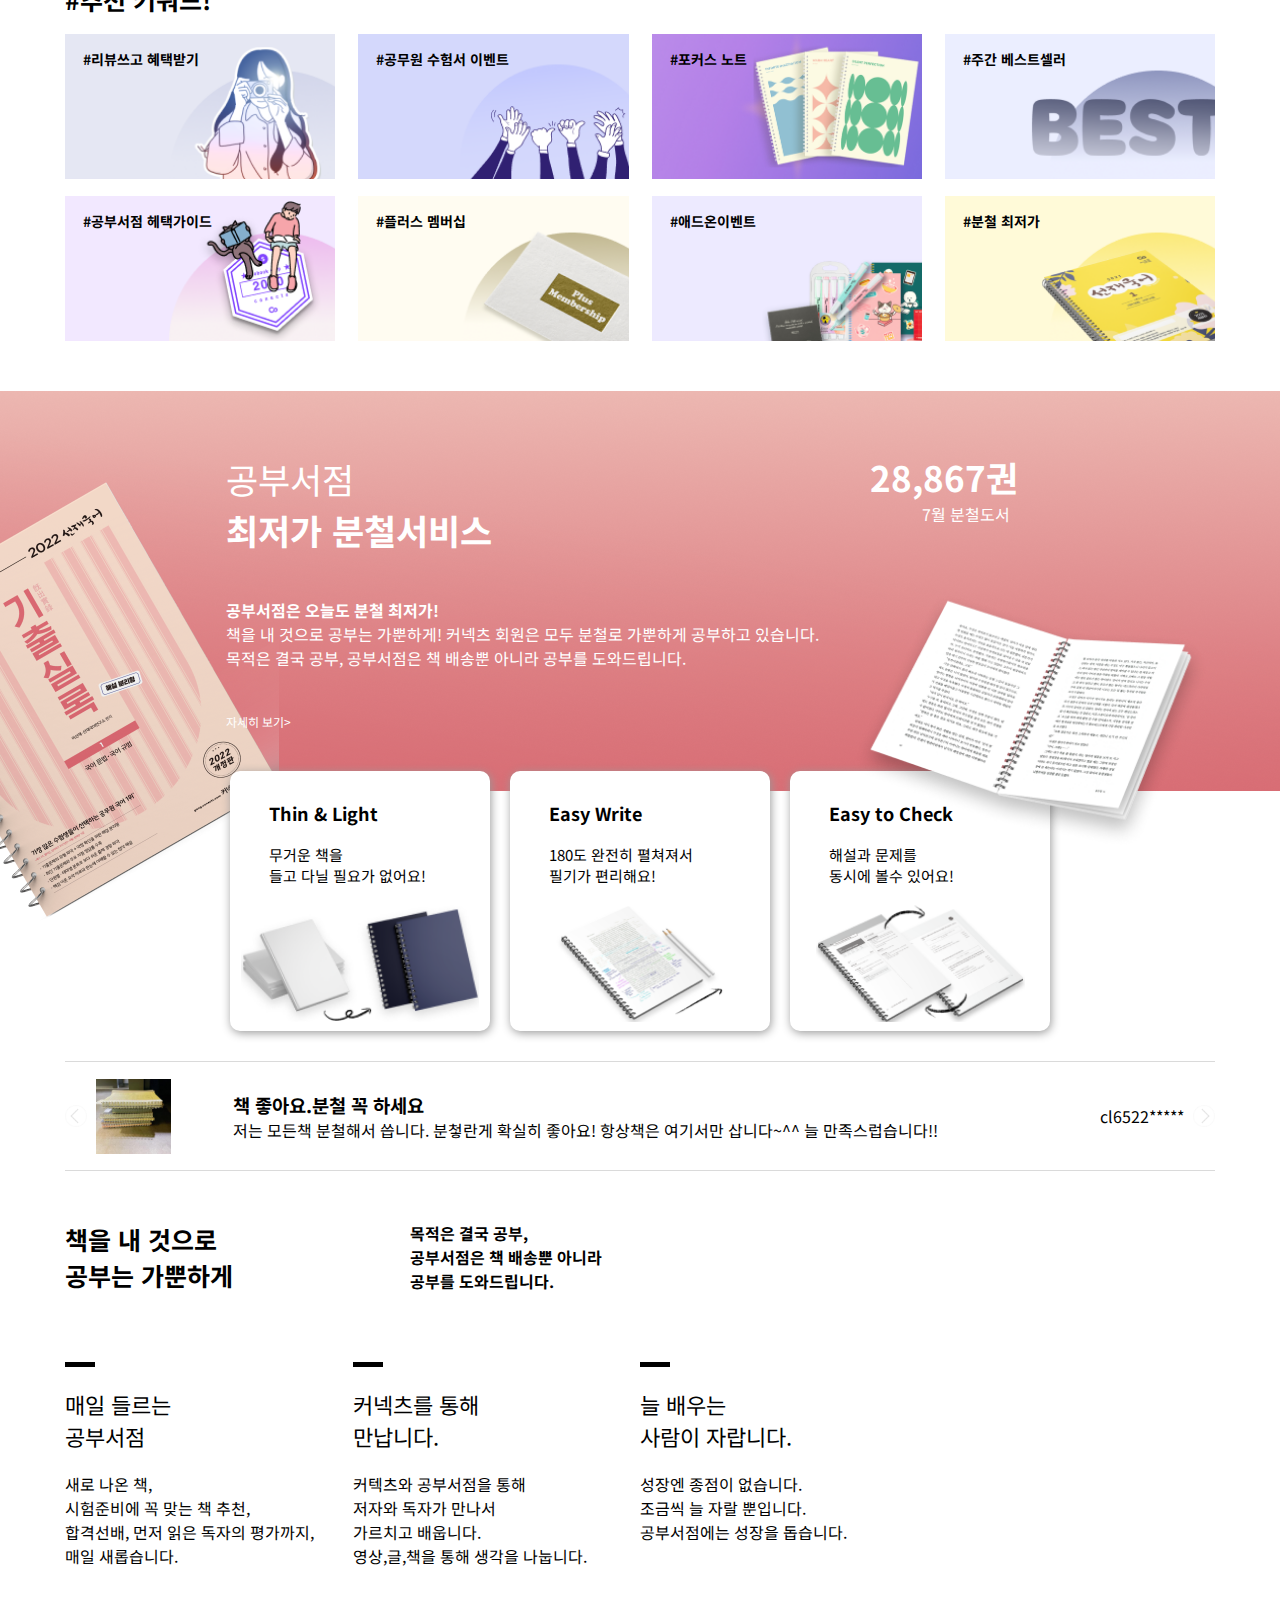
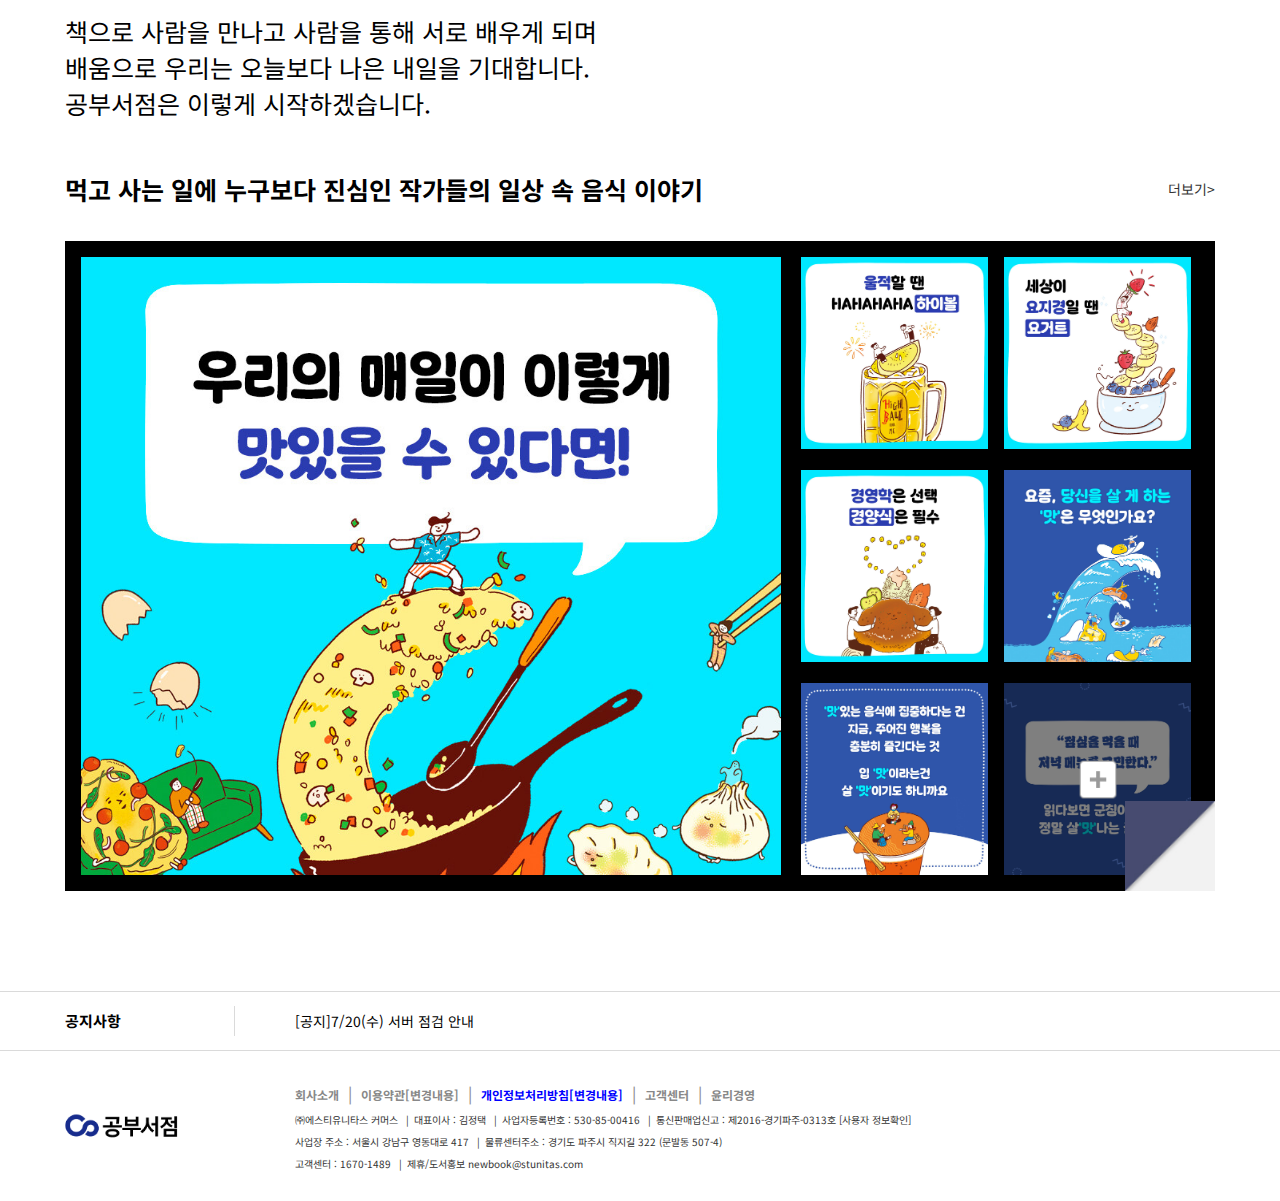
==== commit 5a3266d2: "0722" ====
--- a/index.html
+++ b/index.html
@@ -20,14 +20,70 @@
                 <img src="img/left_menu_logo.png" alt="">
             </a>
             <ul id="left_main">
-                <li>공부서점</li>
-                <li>대입·수능(8)</li>
-                <li>어학·회화·유학(13)</li>
-                <li>대학생·취업</li>
-                <li>자격증(2)</li>
-                <li>공무원(23)</li>
-                <li>전문직(9)</li>
-                <li>뷰티(2)</li>
+                <li>공부서점
+                </li>
+                <li>대입·수능
+                   <ul class="left_sub">
+                    <li>스카이에듀X숨마투스 학원</li>
+                    <li>남양주 스카이에듀 기숙학원</li>
+                    <li>남양주 스카이에듀 기숙학원</li>
+                    <li>수원 스카이에듀 학원</li>
+                    <li>수원 스카이에듀 학원 단과</li>
+                    <li>대 스카이에듀 학원</li>
+                    <li>숨마투스학원 선릉 예체능관</li>
+                    <li>스카이에듀 공교육</li>
+                    <li>수시컨설팅</li>
+                   </ul>
+                </li>
+                <li>어학·회화·유학
+                    <ul class="left_sub">
+                        <li>영단기토익</li>
+                        <li>영단기토스</li>
+                        <li>영단기오픽</li>
+                        <li>영단기텝스</li>
+                        <li>영단기G-Telp</li>
+                        <li>커넥츠스피킹</li>
+                        <li>GMAT/GRE단기</li>
+                        <li>중단기</li>
+                        <li>일단기</li>
+                        <li>프리스턴 리뷰</li>
+                       </ul>
+                </li>
+                <li>대학생·취업
+                    <ul class="left_sub">
+                       <li>공기업단기</li>
+                       </ul>
+                </li>
+                <li>자격증(2)
+                    <ul class="left_sub">
+                        <li>자단기</li>
+                        <li>전기단기</li>
+                       </ul>
+                </li>
+                <li>공무원(23)
+                    <ul class="left_sub">
+                        <li>공단기</li>
+                        <li>법검단기</li>
+                        <li>기술계리단기</li>
+                        <li>경단기</li>
+                        <li>소방단기</li>
+                       </ul>
+                </li>
+                <li>전문직(9)
+                    <ul class="left_sub">
+                        <li>PEET단기</li>
+                        <li>MD단기</li>
+                        <li>공인단기</li>
+                        <li>노무사단기</li>
+                        <li>법무사단기</li>
+                       </ul>
+                </li>
+                <li>뷰티(2)
+                    <ul class="left_sub">
+                        <li>뷰티클래스</li>
+                        <li>MBC아카데미뷰티학원</li>
+                       </ul>
+                </li>
             </ul>
         </div>
         <header>
--- a/css/index.css
+++ b/css/index.css
@@ -29,7 +29,9 @@
   position: fixed;
   background-color: #fff;
   z-index: 5;
+  left: -200px;
   border-top: 4px solid #192c8d;
+  display: none;
 }
 #left_menu #close {
   width: 30px;
@@ -56,15 +58,25 @@
   font-size: 12px;
   font-weight: bold;
 }
-#left_main li {
+#left_main > li {
   width: 100%;
   line-height: 50px;
-  background-color: #fff;
-  padding-left: 20px;
+  box-shadow: 0px 1px 3px 0.5px #e9e9e9;
+  padding-left: 10px;
   border-top: 1px solid #e9e9e9;
 }
-#left_main li:not(:nth-child(1)) {
-  box-shadow: 0px -10px 10px #e9e9e9;
+#left_main > li:last-child {
+  border-bottom: 1px solid #e9e9e9;
+}
+
+.left_sub {
+  display: none;
+}
+.left_sub li {
+  color: #666;
+}
+.left_sub .grey {
+  background-color: #ebebeb;
 }
 
 header {
@@ -93,9 +105,12 @@
   display: flex;
   justify-content: space-between;
   width: 100%;
+  position: relative;
 }
 header #header #open img {
+  position: fixed;
   cursor: pointer;
+  z-index: 4;
 }
 header #header #logo {
   width: 1100px;
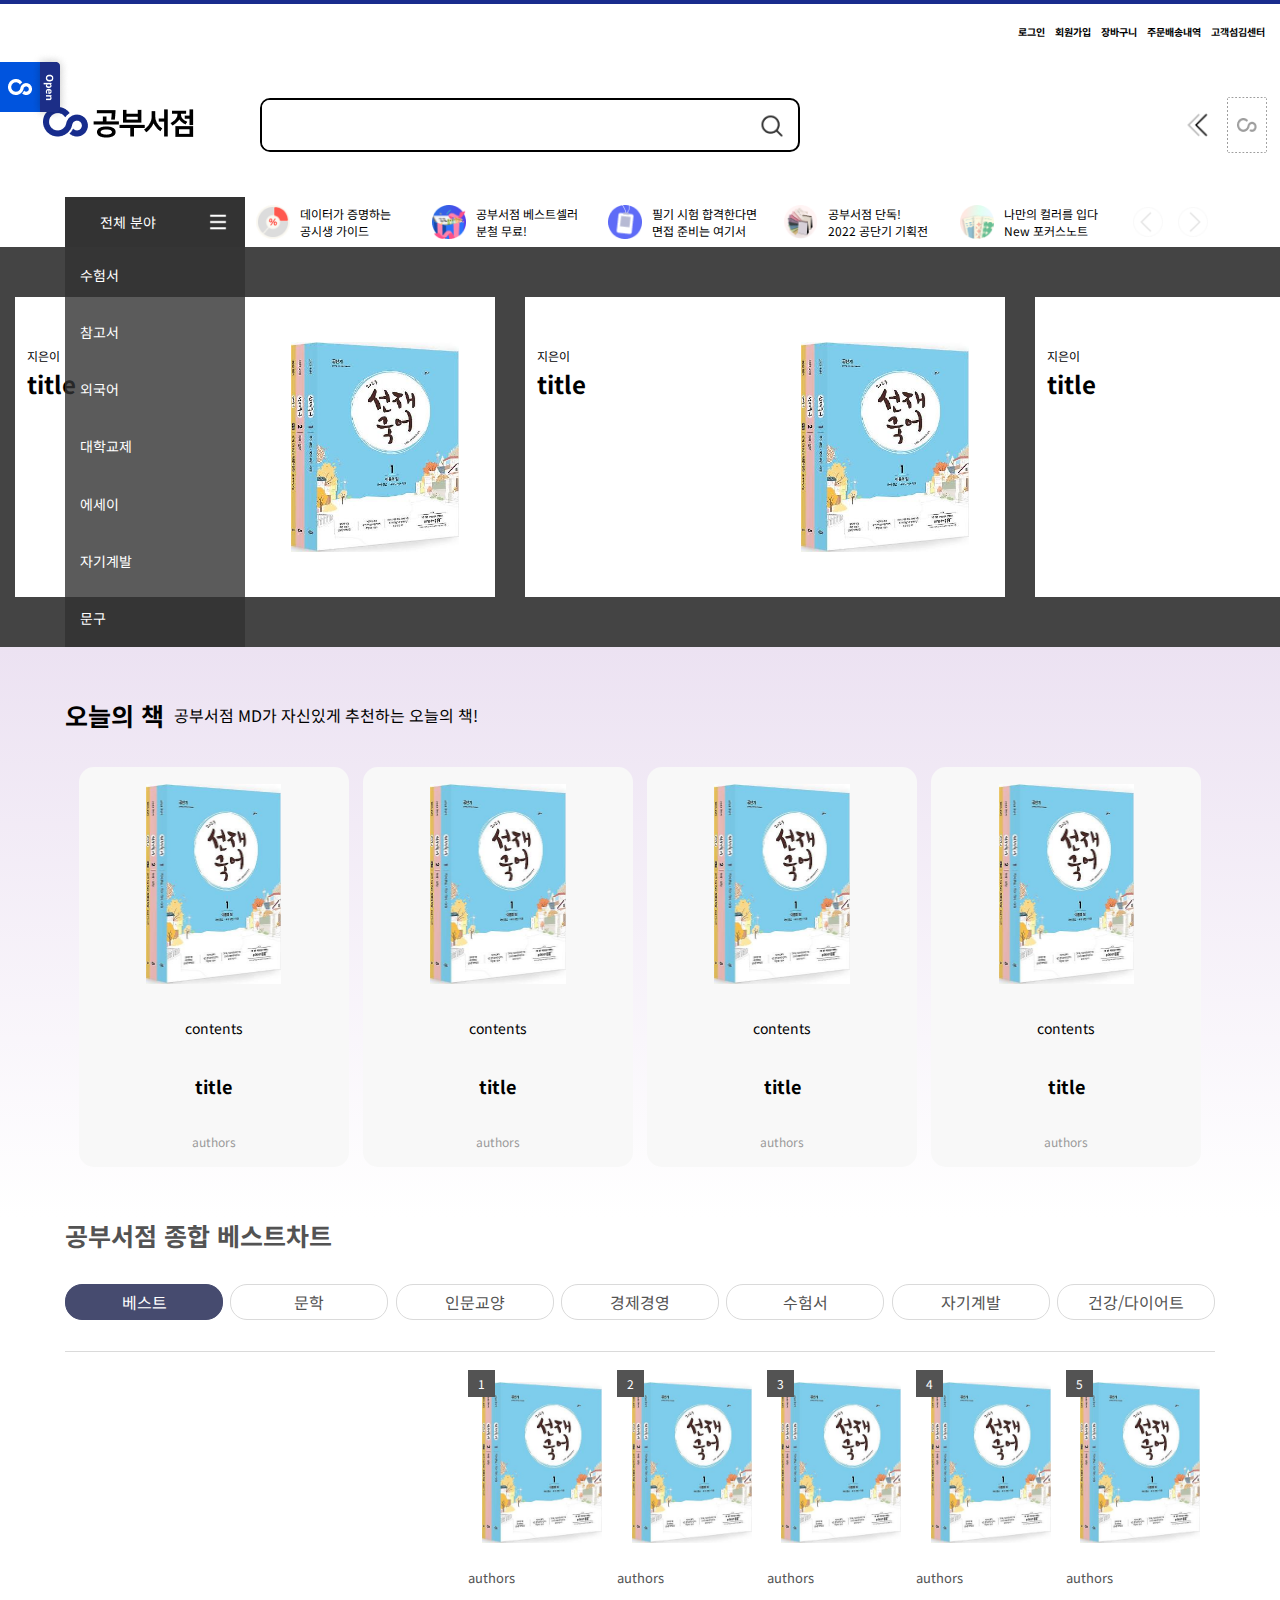
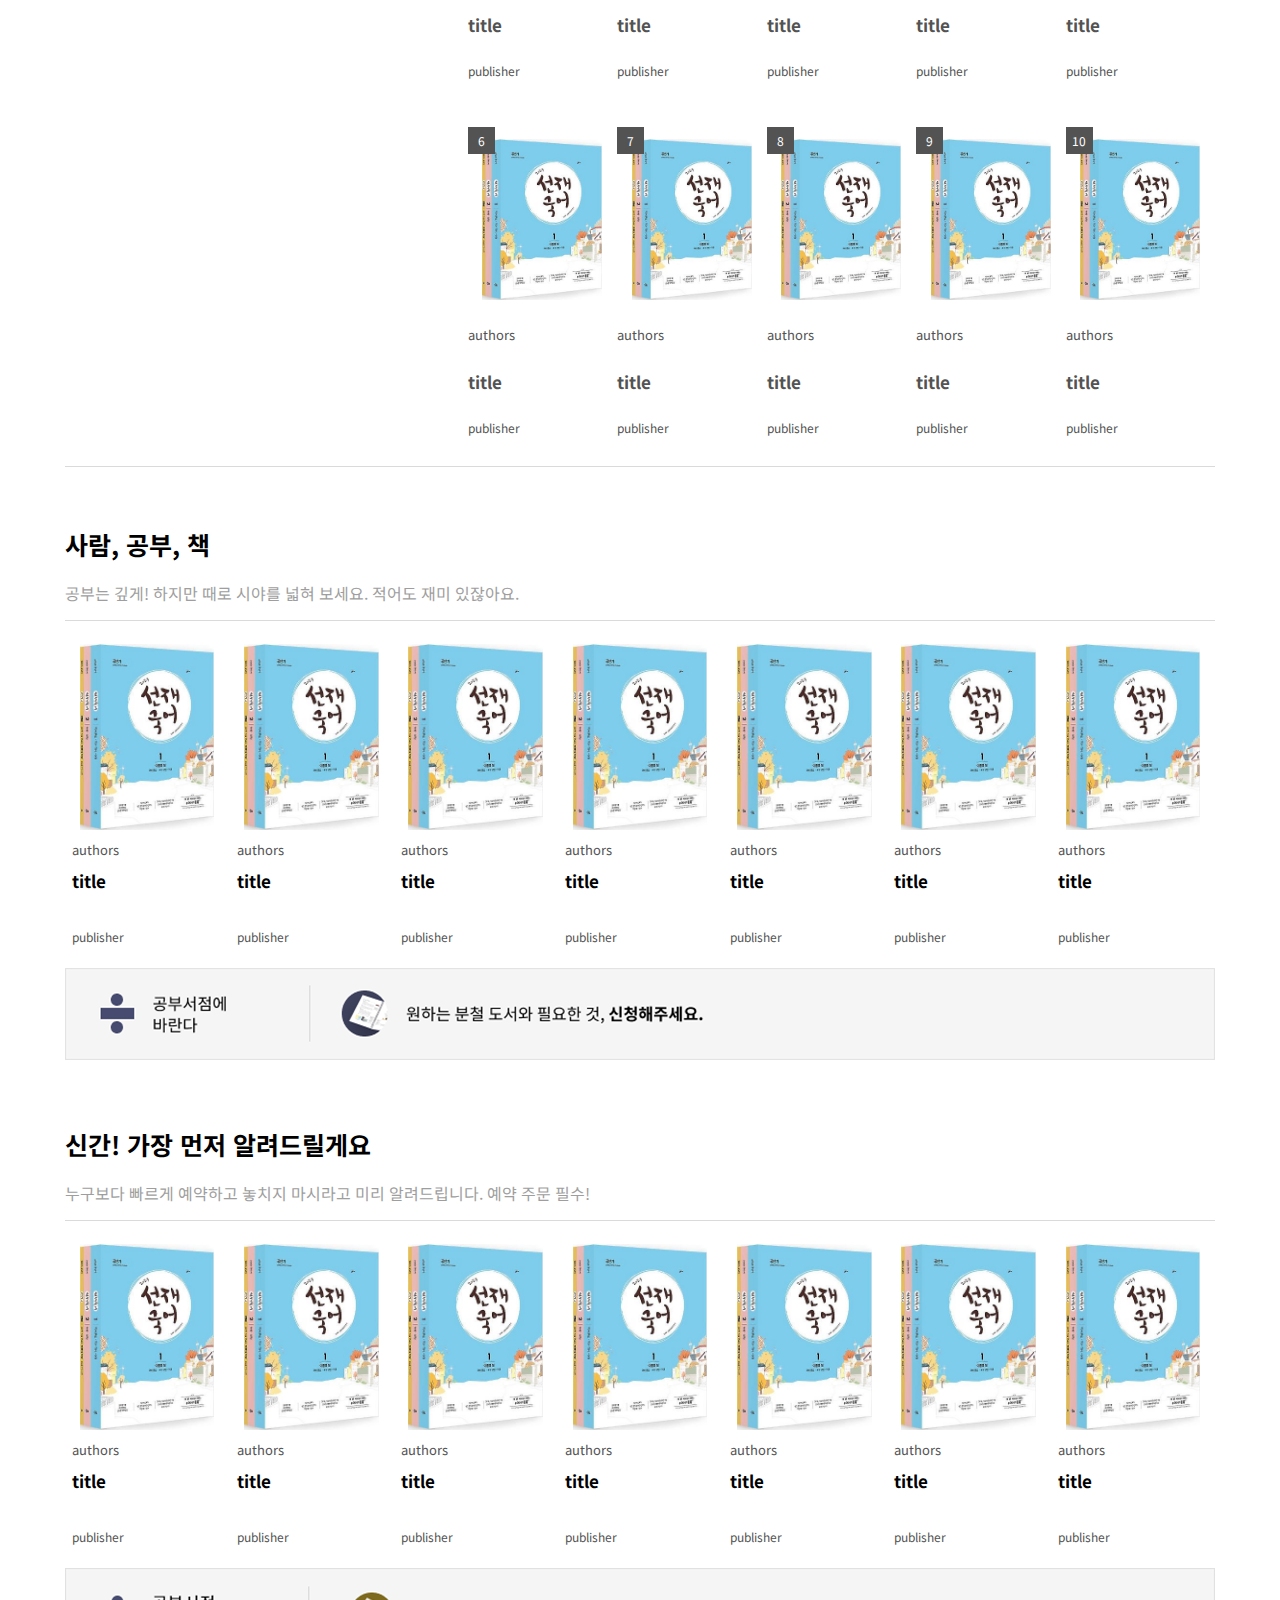
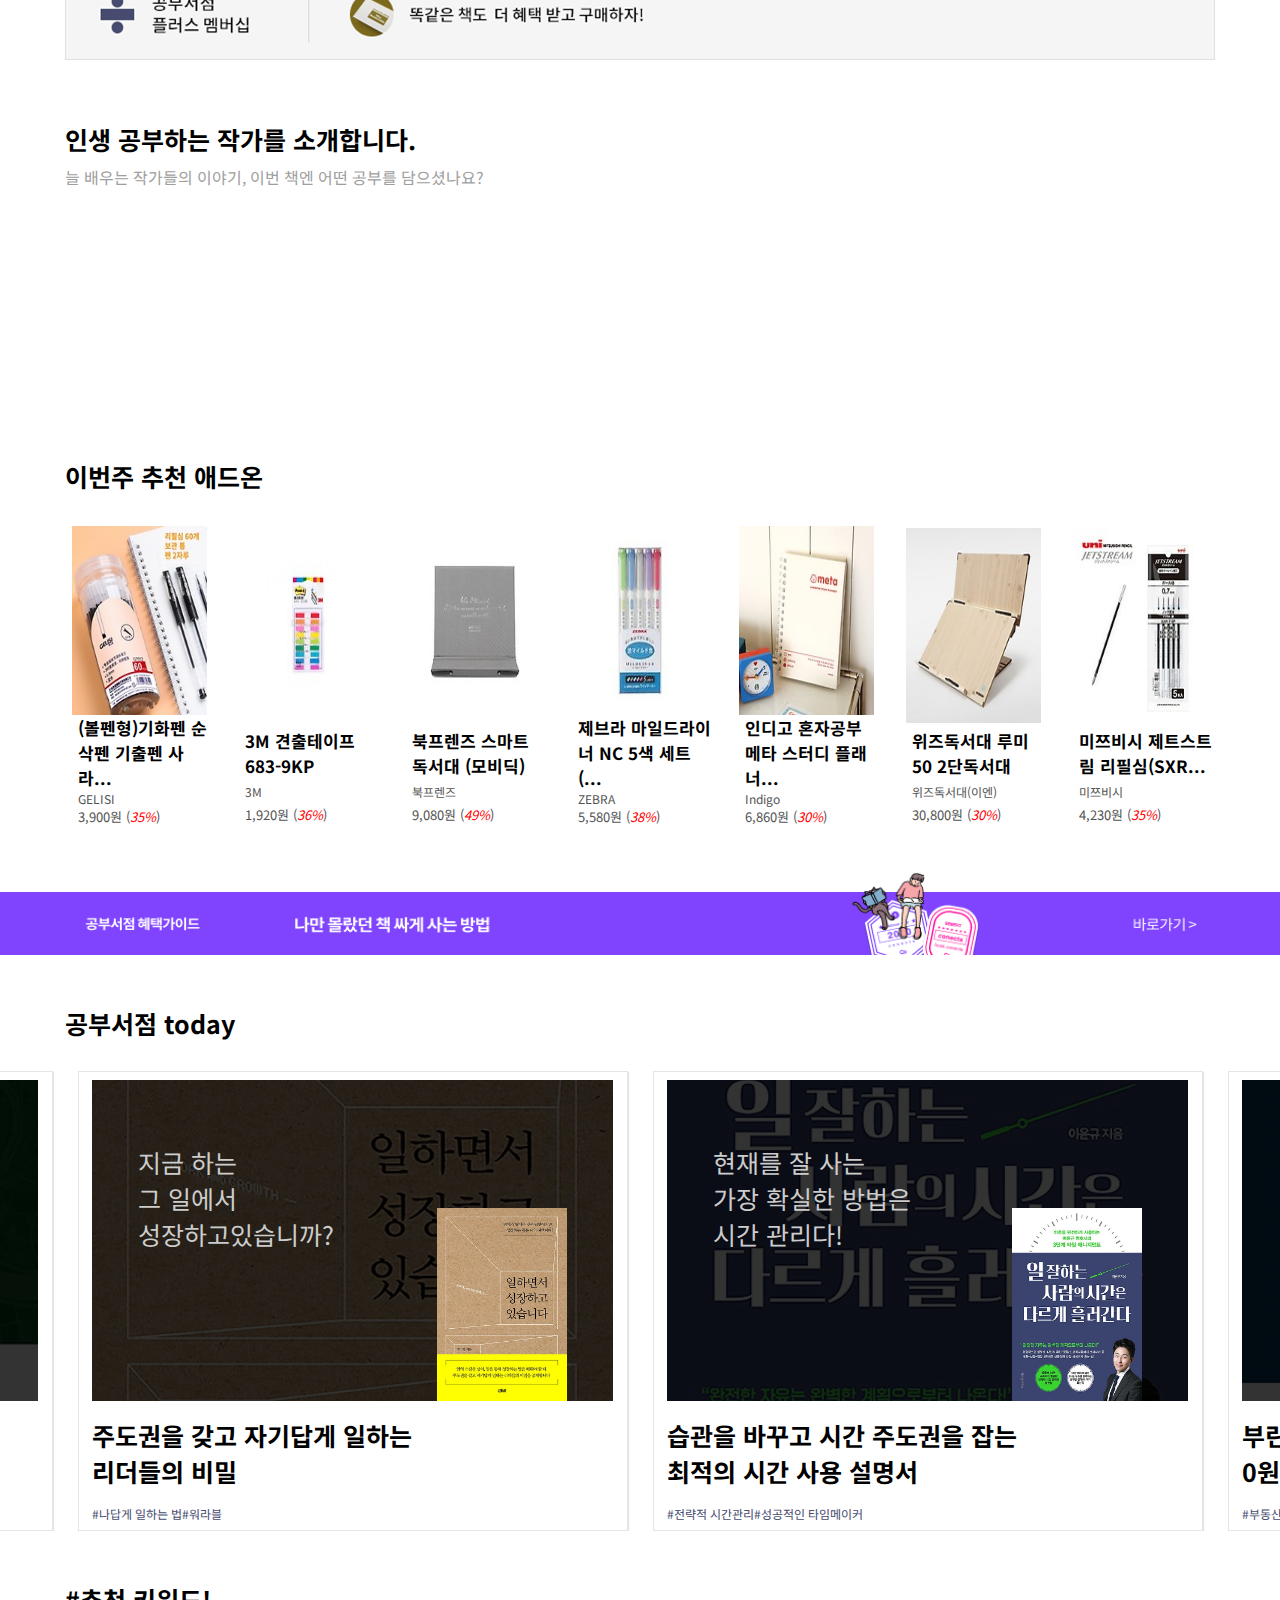
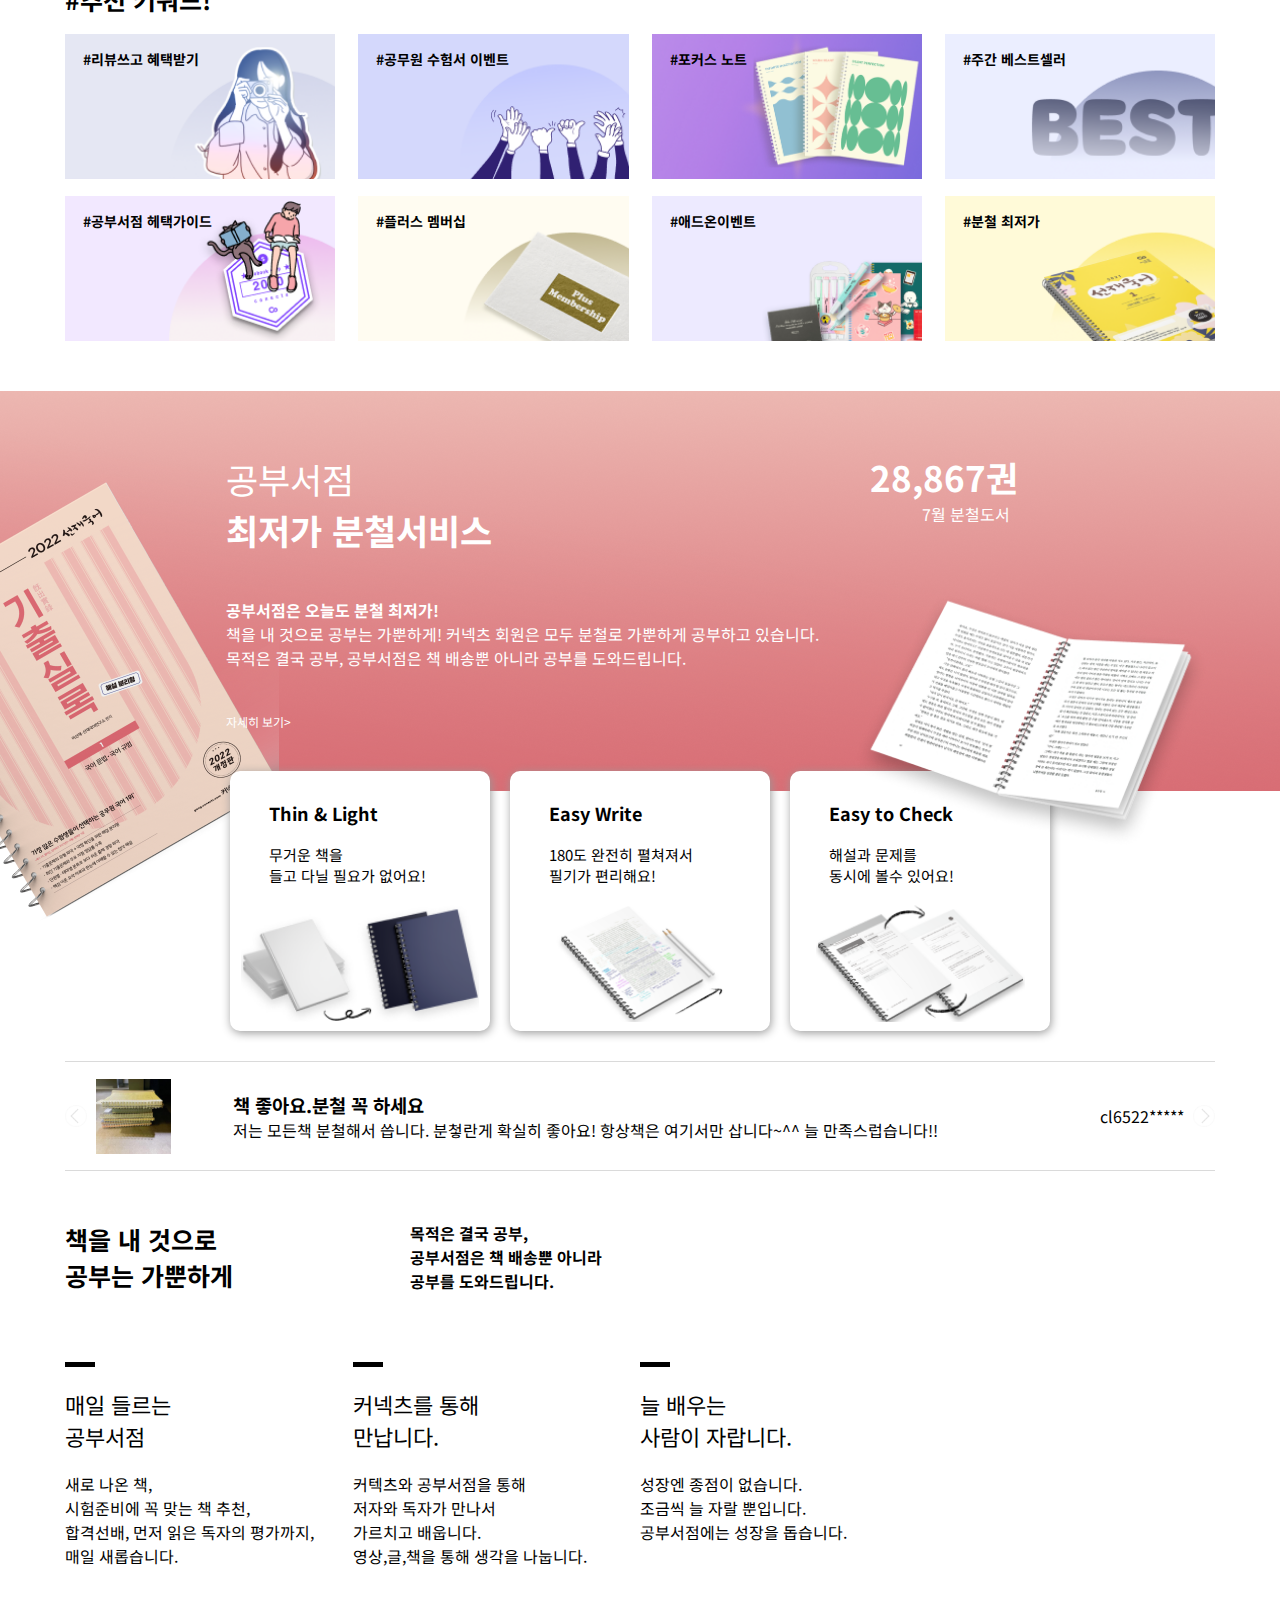
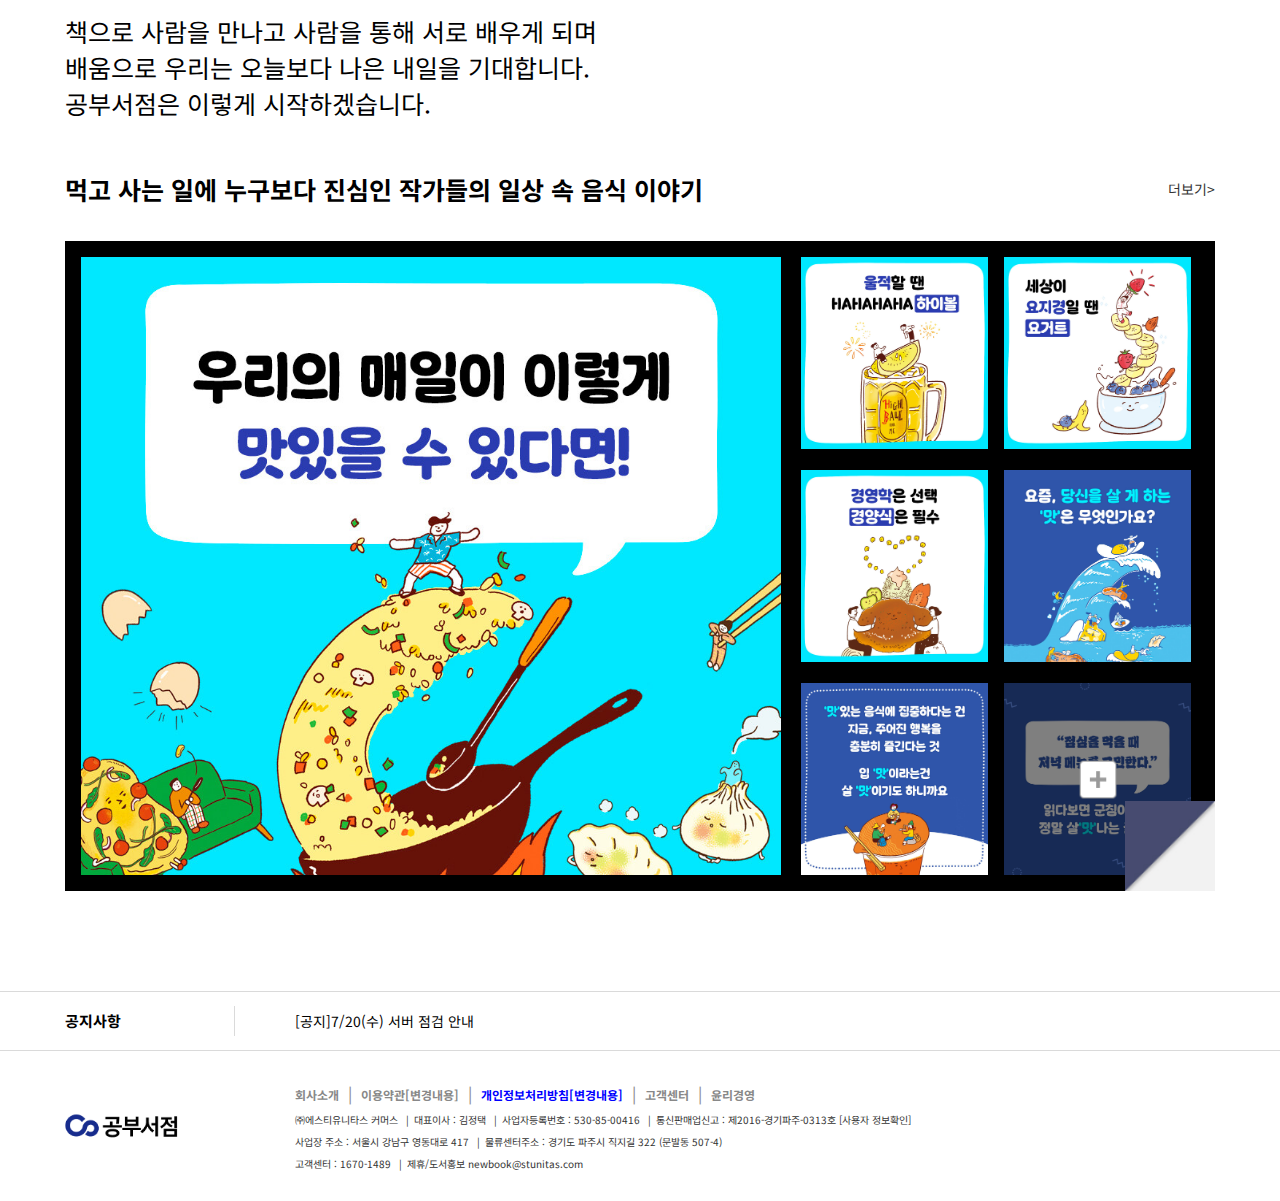
==== commit d45c1fb2: "0725" ====
--- a/index.html
+++ b/index.html
@@ -5,11 +5,11 @@
     <meta charset="UTF-8">
     <meta http-equiv="X-UA-Compatible" content="IE=edge">
     <meta name="viewport" content="width=device-width, initial-scale=1.0">
-    <title>Document</title>
+    <title>공부서점 | 수험서 전문 온라인 1등</title>
     <link rel="stylesheet" href="css/index.css">
     <script src="https://ajax.aspnetcdn.com/ajax/jQuery/jquery-3.6.0.min.js"></script>
     <script src="js/index.js"></script>
-
+    <link href="img/title_logo.ico" rel="shortcut icon" type="image/x-icon">
 </head>
 
 <body>
@@ -17,7 +17,7 @@
         <div id="left_menu">
             <div id="close"></div>
             <a href="#">
-                <img src="img/left_menu_logo.png" alt="">
+                <img src="img/left_menu_logo.png" alt="left_menu">
             </a>
             <ul id="left_main">
                 <li>공부서점
@@ -106,7 +106,7 @@
                     </a>
                     <form id="search">
                         <input type="text">
-                        <input type="image" src="img/search.png">
+                        <input type="image" src="img/search.png" alt="search">
                     </form>
                 </div>
                 <div id="history">
@@ -183,7 +183,7 @@
                         </ul>
                     </div>
                     <div id="slider_img">
-                        <img src="img/slider1.png" alt="">
+                        <img src="img/slider1.png" alt="slider1">
                     </div>
 
                 </div>
@@ -197,7 +197,7 @@
                                 </div>
                             </div>
                             <div class="book_img">
-                                <img src="" alt="">
+                                <img src="img/thumbnail.jpg" alt="thumbnail1">
                             </div>
                         </div>
                         <div>
@@ -208,7 +208,7 @@
                                 </div>
                             </div>
                             <div class="book_img">
-                                <img src="" alt="">
+                                <img src="img/thumbnail.jpg" alt="thumbnail2">
                             </div>
                         </div>
                         <div>
@@ -219,7 +219,7 @@
                                 </div>
                             </div>
                             <div class="book_img">
-                                <img src="" alt="">
+                                <img src="img/thumbnail.jpg" alt="thumbnail3">
                             </div>
                         </div>
                         <div>
@@ -230,7 +230,7 @@
                                 </div>
                             </div>
                             <div class="book_img">
-                                <img src="" alt="">
+                                <img src="img/thumbnail.jpg" alt="thumbnail4">
                             </div>
                         </div>
                         <div>
@@ -241,7 +241,7 @@
                                 </div>
                             </div>
                             <div class="book_img">
-                                <img src="" alt="">
+                                <img src="img/thumbnail.jpg" alt="thumbnail5">
                             </div>
                         </div>
                         <div>
@@ -252,7 +252,7 @@
                                 </div>
                             </div>
                             <div class="book_img">
-                                <img src="" alt="">
+                                <img src="img/thumbnail.jpg" alt="thumbnail6">
                             </div>
                         </div>
                     </div>
@@ -267,25 +267,25 @@
                 </div>
                 <div id="today_box">
                     <div>
-                        <img src="" alt="1">
+                        <img src="img/thumbnail.jpg" alt="1">
                         <p>contents</p>
                         <h2>title</h2>
                         <span>authors</span>
                     </div>
                     <div>
-                        <img src="" alt="2">
+                        <img src="img/thumbnail.jpg" alt="2">
                         <p>contents</p>
                         <h2>title</h2>
                         <span>authors</span>
                     </div>
                     <div>
-                        <img src="" alt="3">
+                        <img src="img/thumbnail.jpg" alt="3">
                         <p>contents</p>
                         <h2>title</h2>
                         <span>authors</span>
                     </div>
                     <div>
-                        <img src="" alt="4">
+                        <img src="img/thumbnail.jpg" alt="4">
                         <p>contents</p>
                         <h2>title</h2>
                         <span>authors</span>
@@ -313,76 +313,75 @@
                     <ul class="best1">
                         <li>
                             <div>1</div>
-                            <img src="" alt="">
-                            <p>이동기지음</p>
-                            <h3>2023 선재국어 세트 (전2권+부록)</h3>
-                            <span>에스티유니타스</span>
+                            <img src="img/thumbnail.jpg" alt="best1">
+                            <p>authors</p>
+                            <h3>title</h3>
+                            <span>publisher</span>
                         </li>
                         <li>
                             <div>2</div>
-                            <img src="" alt="">
-                            <p>이동기지음</p>
-                            <h3>2023 선재국어 세트 (전2권+부록)</h3>
-                            <span>에스티유니타스</span>
-                        </li>
+                            <img src="img/thumbnail.jpg" alt="best2">
+                            <p>authors</p>
+                            <h3>title</h3>
+                            <span>publisher</span>
                         <li>
                             <div>3</div>
-                            <img src="" alt="">
-                            <p>이동기지음</p>
-                            <h3>2023 선재국어 세트 (전2권+부록)</h3>
-                            <span>에스티유니타스</span>
+                            <img src="img/thumbnail.jpg" alt="best3">
+                            <p>authors</p>
+                            <h3>title</h3>
+                            <span>publisher</span>
                         </li>
                         <li>
                             <div>4</div>
-                            <img src="" alt="">
-                            <p>이동기지음</p>
-                            <h3>2023 선재국어 세트 (전2권+부록)</h3>
-                            <span>에스티유니타스</span>
+                            <img src="img/thumbnail.jpg" alt="best4">
+                            <p>authors</p>
+                            <h3>title</h3>
+                            <span>publisher</span>
                         </li>
                         <li>
                             <div>5</div>
-                            <img src="" alt="">
-                            <p>이동기지음</p>
-                            <h3>2023 선재국어 세트 (전2권+부록)</h3>
-                            <span>에스티유니타스</span>
+                            <img src="img/thumbnail.jpg" alt="best5">
+                            <p>authors</p>
+                            <h3>title</h3>
+                            <span>publisher</span>
                         </li>
                     </ul>
                     <ul class="best1">
                         <li>
                             <div>6</div>
-                            <img src="" alt="">
-                            <p>이동기지음</p>
-                            <h3>2023 선재국어 세트 (전2권+부록)</h3>
-                            <span>에스티유니타스</span>
+                            <img src="img/thumbnail.jpg" alt="best6">
+                            <p>authors</p>
+                            <h3>title</h3>
+                            <span>publisher</span>
                         </li>
                         <li>
                             <div>7</div>
 
-                            <img src="" alt="">
-                            <p>이동기지음</p>
-                            <h3>2023 선재국어 세트 (전2권+부록)</h3>
-                            <span>에스티유니타스</span>
+                            <img src="img/thumbnail.jpg" alt="best7">
+                            <p>authors</p>
+                            <h3>title</h3>
+                            <span>publisher</span>
                         </li>
                         <li>
                             <div>8</div>
-                            <img src="" alt="">
-                            <p>이동기지음</p>
-                            <h3>2023 선재국어 세트 (전2권+부록)</h3>
-                            <span>에스티유니타스</span>
+                            <img src="img/thumbnail.jpg" alt="best8">
+                            <p>authors</p>
+                            <h3>title</h3>
+                            <span>publisher</span>
                         </li>
                         <li>
                             <div>9</div>
-                            <img src="" alt="">
-                            <p>이동기지음</p>
-                            <h3>2023 선재국어 세트 (전2권+부록)</h3>
-                            <span>에스티유니타스</span>
+                            <img src="img/thumbnail.jpg" alt="best9">
+                            <p>authors</p>
+                            <h3>title</h3>
+                            <span>publisher</span>
                         </li>
                         <li>
                             <div>10</div>
-                            <img src="" alt="">
-                            <p>이동기지음</p>
-                            <h3>2023 선재국어 세트 (전2권+부록)</h3>
-                            <span>에스티유니타스</span>
+                            <img src="img/thumbnail.jpg" alt="best10">
+                            <p>authors</p>
+                            <h3>title</h3>
+                            <span>publisher</span>
                         </li>
                     </ul>
                 </div>
@@ -395,43 +394,43 @@
             </p>
             <ul>
                 <li>
-                    <img src="" alt="book">
-                    <p>authors</p>
-                    <h3>title</h3>
-                    <span>publisher</span>
-                </li>
-                <li>
-                    <img src="" alt="book">
-                    <p>authors</p>
-                    <h3>title</h3>
-                    <span>publisher</span>
-                </li>
-                <li>
-                    <img src="" alt="book">
-                    <p>authors</p>
-                    <h3>title</h3>
-                    <span>publisher</span>
-                </li>
-                <li>
-                    <img src="" alt="book">
-                    <p>authors</p>
-                    <h3>title</h3>
-                    <span>publisher</span>
-                </li>
-                <li>
-                    <img src="" alt="book">
-                    <p>authors</p>
-                    <h3>title</h3>
-                    <span>publisher</span>
-                </li>
-                <li>
-                    <img src="" alt="book">
-                    <p>authors</p>
-                    <h3>title</h3>
-                    <span>publisher</span>
-                </li>
-                <li>
-                    <img src="" alt="book">
+                    <img src="img/thumbnail.jpg" alt="book">
+                    <p>authors</p>
+                    <h3>title</h3>
+                    <span>publisher</span>
+                </li>
+                <li>
+                    <img src="img/thumbnail.jpg" alt="book">
+                    <p>authors</p>
+                    <h3>title</h3>
+                    <span>publisher</span>
+                </li>
+                <li>
+                    <img src="img/thumbnail.jpg" alt="book">
+                    <p>authors</p>
+                    <h3>title</h3>
+                    <span>publisher</span>
+                </li>
+                <li>
+                    <img src="img/thumbnail.jpg" alt="book">
+                    <p>authors</p>
+                    <h3>title</h3>
+                    <span>publisher</span>
+                </li>
+                <li>
+                    <img src="img/thumbnail.jpg" alt="book">
+                    <p>authors</p>
+                    <h3>title</h3>
+                    <span>publisher</span>
+                </li>
+                <li>
+                    <img src="img/thumbnail.jpg" alt="book">
+                    <p>authors</p>
+                    <h3>title</h3>
+                    <span>publisher</span>
+                </li>
+                <li>
+                    <img src="img/thumbnail.jpg" alt="book">
                     <p>authors</p>
                     <h3>title</h3>
                     <span>publisher</span>
@@ -446,43 +445,43 @@
             </p>
             <ul>
                 <li>
-                    <img src="" alt="book">
-                    <p>authors</p>
-                    <h3>title</h3>
-                    <span>publisher</span>
-                </li>
-                <li>
-                    <img src="" alt="book">
-                    <p>authors</p>
-                    <h3>title</h3>
-                    <span>publisher</span>
-                </li>
-                <li>
-                    <img src="" alt="book">
-                    <p>authors</p>
-                    <h3>title</h3>
-                    <span>publisher</span>
-                </li>
-                <li>
-                    <img src="" alt="book">
-                    <p>authors</p>
-                    <h3>title</h3>
-                    <span>publisher</span>
-                </li>
-                <li>
-                    <img src="" alt="book">
-                    <p>authors</p>
-                    <h3>title</h3>
-                    <span>publisher</span>
-                </li>
-                <li>
-                    <img src="" alt="book">
-                    <p>authors</p>
-                    <h3>title</h3>
-                    <span>publisher</span>
-                </li>
-                <li>
-                    <img src="" alt="book">
+                    <img src="img/thumbnail.jpg" alt="book">
+                    <p>authors</p>
+                    <h3>title</h3>
+                    <span>publisher</span>
+                </li>
+                <li>
+                    <img src="img/thumbnail.jpg" alt="book">
+                    <p>authors</p>
+                    <h3>title</h3>
+                    <span>publisher</span>
+                </li>
+                <li>
+                    <img src="img/thumbnail.jpg" alt="book">
+                    <p>authors</p>
+                    <h3>title</h3>
+                    <span>publisher</span>
+                </li>
+                <li>
+                    <img src="img/thumbnail.jpg" alt="book">
+                    <p>authors</p>
+                    <h3>title</h3>
+                    <span>publisher</span>
+                </li>
+                <li>
+                    <img src="img/thumbnail.jpg" alt="book">
+                    <p>authors</p>
+                    <h3>title</h3>
+                    <span>publisher</span>
+                </li>
+                <li>
+                    <img src="img/thumbnail.jpg" alt="book">
+                    <p>authors</p>
+                    <h3>title</h3>
+                    <span>publisher</span>
+                </li>
+                <li>
+                    <img src="img/thumbnail.jpg" alt="book">
                     <p>authors</p>
                     <h3>title</h3>
                     <span>publisher</span>
@@ -573,13 +572,13 @@
             <div>
                 <ul>
                     <li>
-                        <img src="img/popup1.png" alt="">
+                        <img src="img/popup1.png" alt="popup1">
                     </li>
                     <li>
-                        <img src="img/popup2.png" alt="">
+                        <img src="img/popup2.png" alt="popup2">
                     </li>
                     <li>
-                        <img src="img/popup3.png" alt="">
+                        <img src="img/popup3.png" alt="popup3">
                     </li>
                     
                 </ul>
@@ -598,13 +597,13 @@
             <div id="content_box">
                 <div class="blur"></div>
                 <div>
-                    <div id="content_prev"><img src="img/content_prev.png" alt=""></div>
-                    <div id="content_next"><img src="img/content_next.png" alt=""></div>
+                    <div id="content_prev"><img src="img/content_prev.png" alt="content_prev"></div>
+                    <div id="content_next"><img src="img/content_next.png" alt="content_next"></div>
                     <ul id="sBox">
                         <li class="show1">
                             <div>
                                 <p>45가지<br>초간단<br>사고의 기술</p>
-                                <div><img src="img/book1.jpg" alt=""></div>
+                                <div><img src="img/book1.jpg" alt="book1"></div>
                             </div>
                             <h2>뇌과학이 선택한<br> 단순 사고법 공개</h2>
                             <span>#심플한 사고법 #머리속 비우기</span>
@@ -612,7 +611,7 @@
                         <li class="show2">
                             <div>
                                 <p>절대<br>실패하지 않는<br>부동산 투자법</p>
-                                <div><img src="img/book2.jpg" alt=""></div>
+                                <div><img src="img/book2.jpg" alt="book2"></div>
                             </div>
                             <h2>기술을 탄탄히 쌓아올리는<br>부동산 투자 바이블</h2>
                             <span>#부읽남 첫책#투자의 절대원칙</span>
@@ -620,7 +619,7 @@
                         <li class="show3">
                             <div>
                                 <p>지금 하는<br>그 일에서<br>성장하고있습니까?</p>
-                                <div><img src="img/book3.jpg" alt=""></div>
+                                <div><img src="img/book3.jpg" alt="book3"></div>
                             </div>
                             <h2>주도권을 갖고 자기답게 일하는<br>리더들의 비밀</h2>
                             <span>#나답게 일하는 법#워라블</span>
@@ -628,7 +627,7 @@
                         <li class="show4">
                             <div>
                                 <p>현재를 잘 사는<br> 가장 확실한 방법은 시간 관리다!</p>
-                                <div><img src="img/book4.jpg" alt=""></div>
+                                <div><img src="img/book4.jpg" alt="book4"></div>
                             </div>
                             <h2>습관을 바꾸고 시간 주도권을 잡는<br>최적의 시간 사용 설명서</h2>
                             <span>#전략적 시간관리#성공적인 타임메이커</span>
@@ -636,7 +635,7 @@
                         <li class="show5">
                             <div>
                                 <p>적나라하고<br>현실적인<br>부동산 투자 공략집!</p>
-                                <div><img src="img/book5.jpg" alt=""></div>
+                                <div><img src="img/book5.jpg" alt="book5"></div>
                             </div>
                             <h2>부린이도 대출 없이<br>0원으로 집 살 수 있는 방법</h2>
                             <span>#부동산 소액투자#60가지 머니포인트</span>
@@ -644,7 +643,7 @@
                         <li class="show6">
                             <div>
                                 <p>시를 통해<br>슬픔을<br>알아차리는 일</p>
-                                <div><img src="img/book6.jpg" alt=""></div>
+                                <div><img src="img/book6.jpg" alt="book6"></div>
                             </div>
                             <h2>
                                 시를 읽기, 슬픔을 말하기, 사랑을 발견 하기<br>
@@ -655,7 +654,7 @@
                         <li class="show7">
                             <div>
                                 <p>신기하고<br>경이로운<br>냄새의 세계</p>
-                                <div><img src="img/book7.jpg" alt=""></div>
+                                <div><img src="img/book7.jpg" alt="book7"></div>
                             </div>
                             <h2>삶의 감각을 뒤흔드는<br>경이로운 코끝의 세계</h2>
                             <span>#냄새 이야기#향기탐험</span>
@@ -663,7 +662,7 @@
                         <li class="show8">
                             <div>
                                 <p>마음이<br>할퀴고 간 자리를<br>바라보다</p>
-                                <div><img src="img/book8.jpg" alt=""></div>
+                                <div><img src="img/book8.jpg" alt="book8"></div>
                             </div>
                             <h2>
                                 삶의 모난 부분을 보듬는 섬세한 시선과<br>
@@ -755,7 +754,7 @@
                 <span id="review_next"></span>
                 <ul id="review_con">
                     <li>
-                        <img src="img/review1.jpeg" alt="">
+                        <img src="img/review1.jpeg" alt="review1">
                         <div>
                             <h3>책 좋아요.분철 꼭 하세요</h3>
                             <p>
@@ -766,7 +765,7 @@
                         <span>cl6522*****</span>
                     </li>
                     <li>
-                        <img src="img/review2.jpg" alt="">
+                        <img src="img/review2.jpg" alt="review2">
                         <div>
                             <h3>좋아요!</h3>
                             <p>
@@ -776,7 +775,7 @@
                         <span>cl1675*****</span>
                     </li>
                     <li>
-                        <img src="img/review3.jpg" alt="">
+                        <img src="img/review3.jpg" alt="review3">
                         <div>
                             <h3>깔끔하고 좋아요</h3>
                             <p>
@@ -865,7 +864,7 @@
                         <div class="food5"></div>
                         <div class="food6"></div>
                         <div class="food7">
-                            <img src="img/food7_1.png" alt="">
+                            <img src="img/food7_1.png" alt="food7_1">
                         </div>
                     </div>
                 </div>
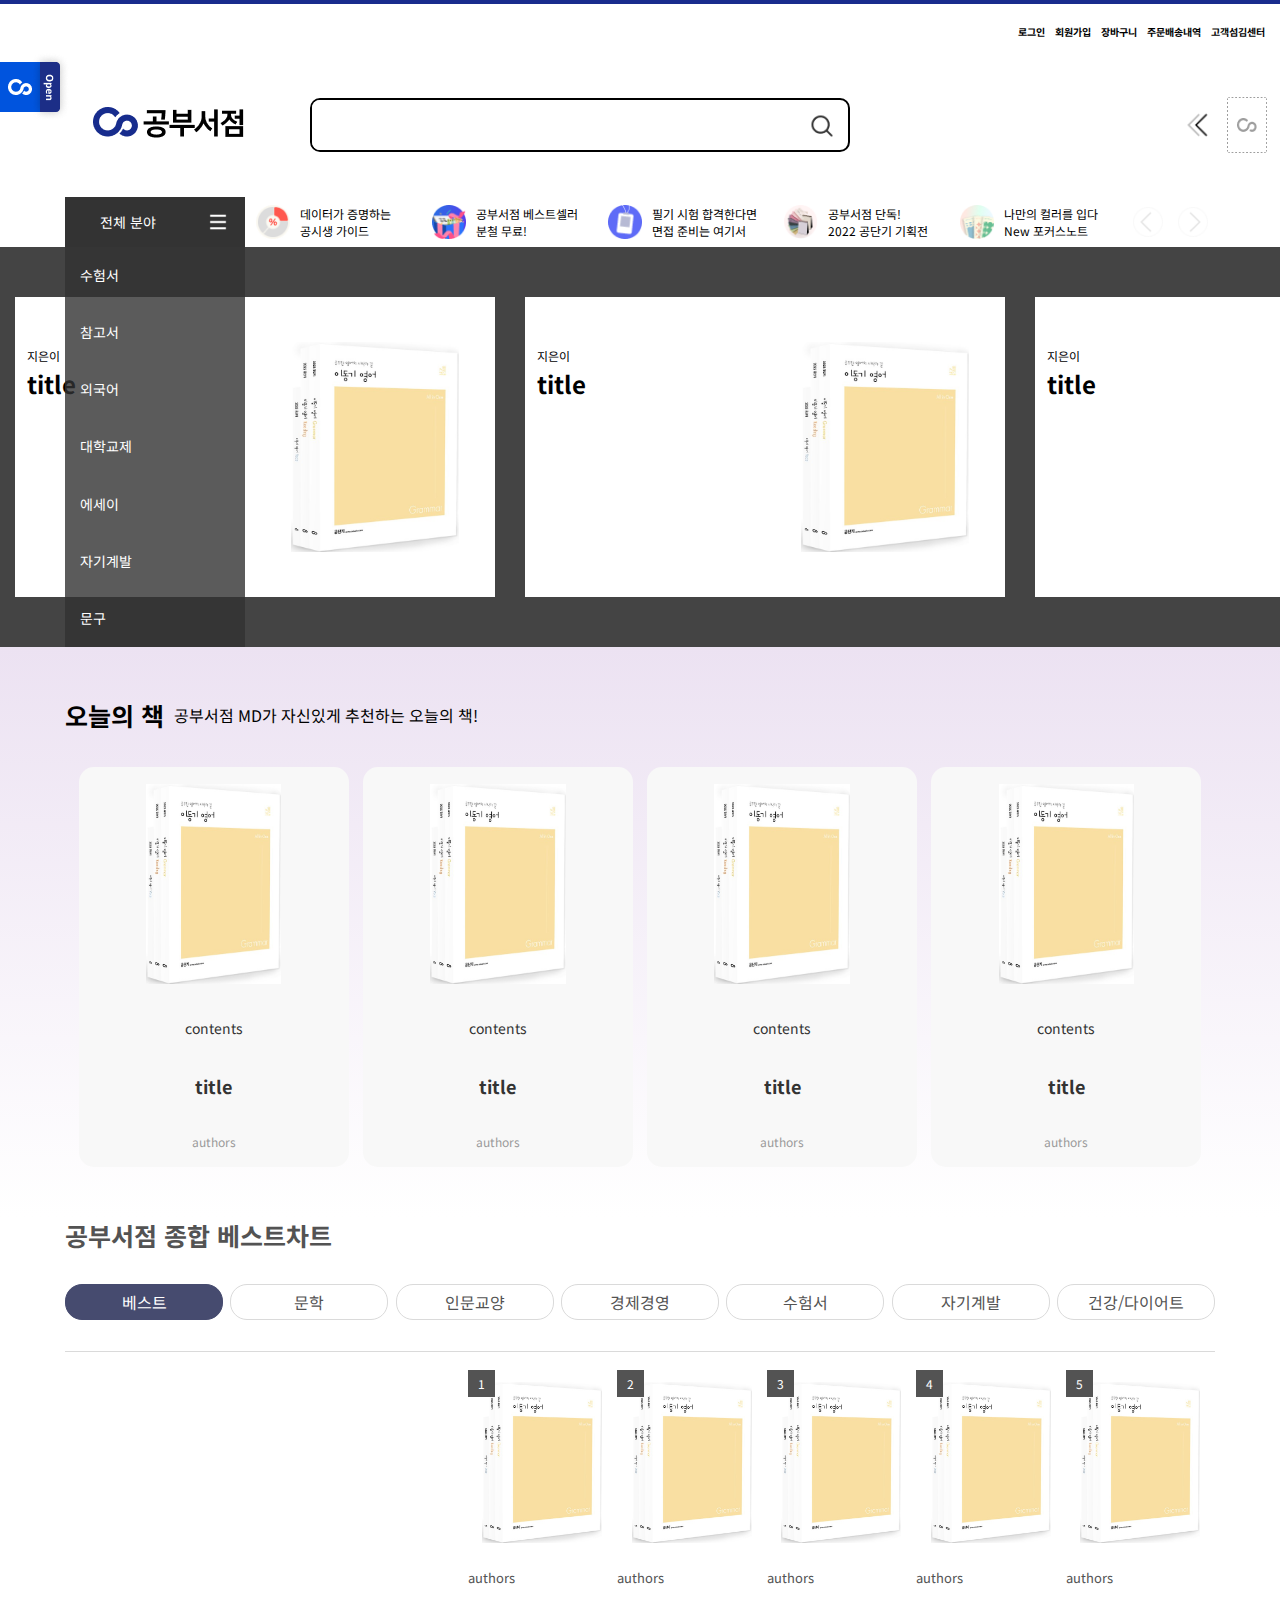
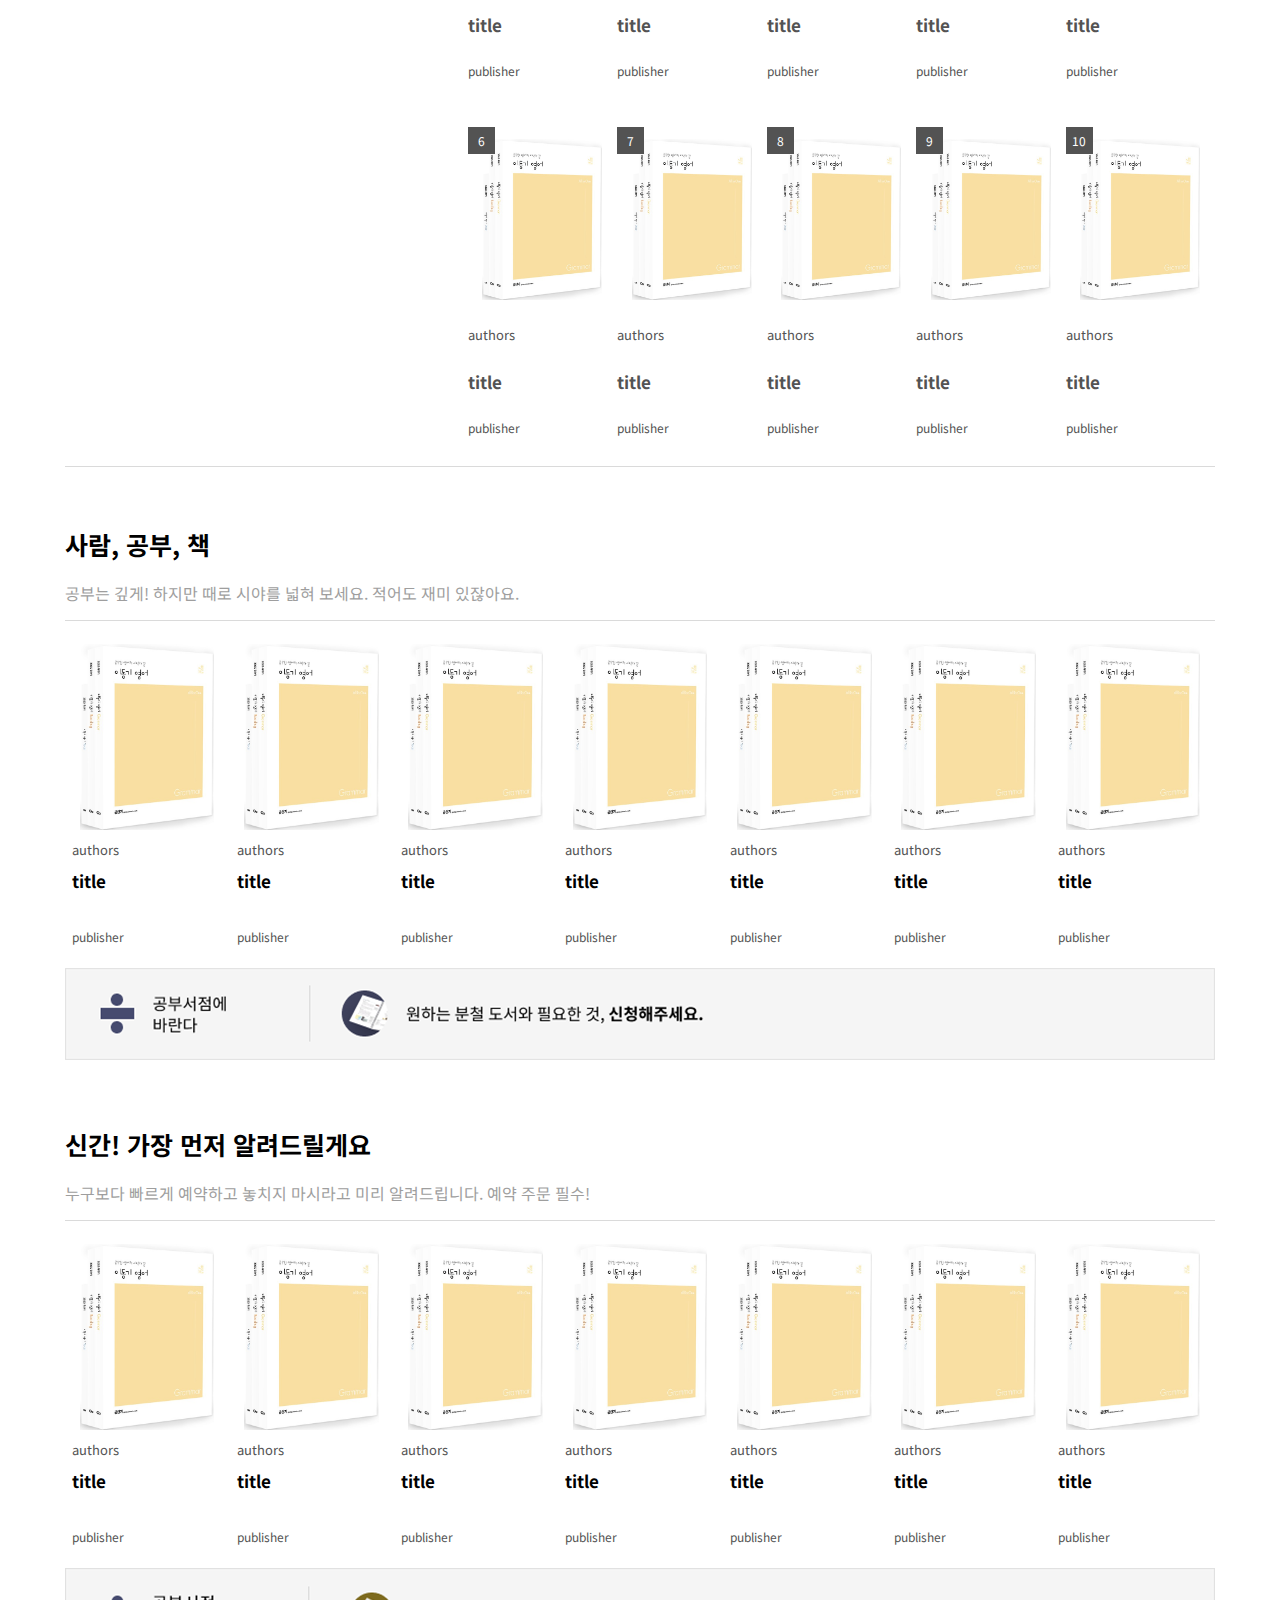
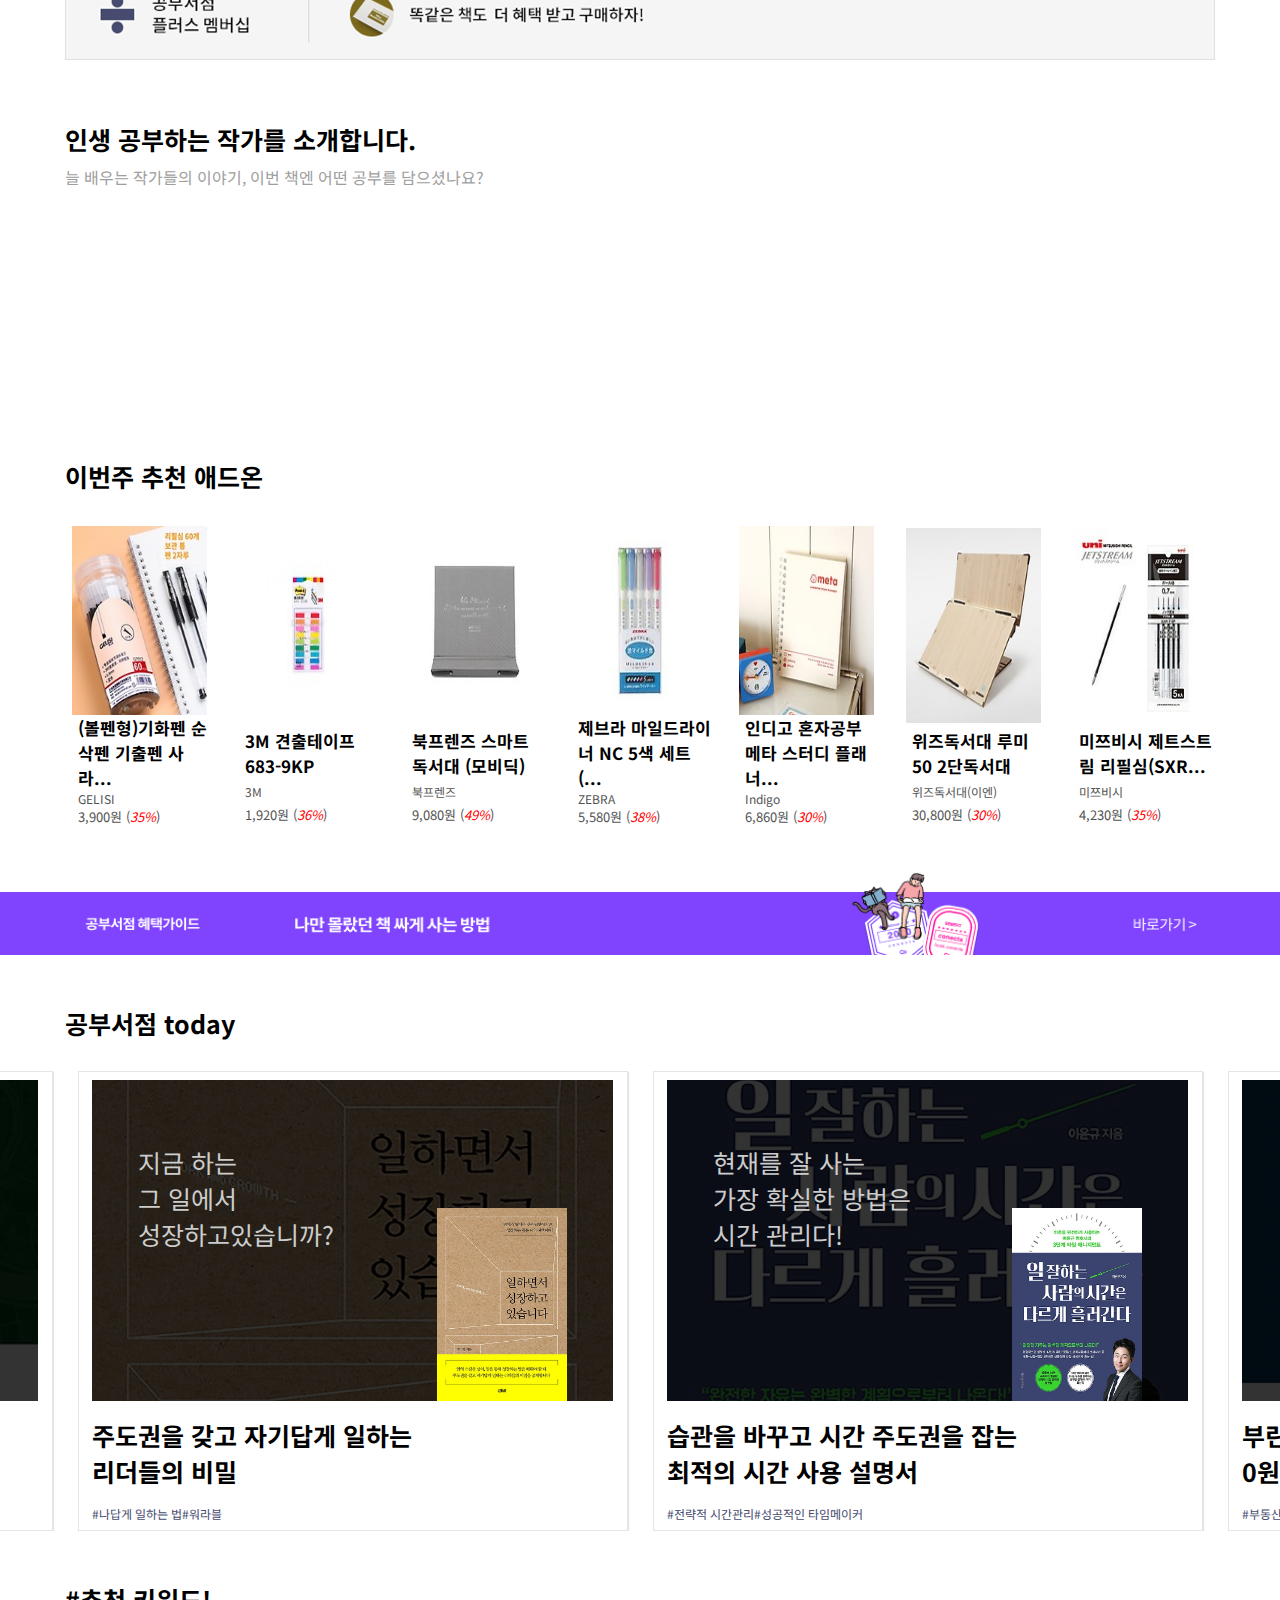
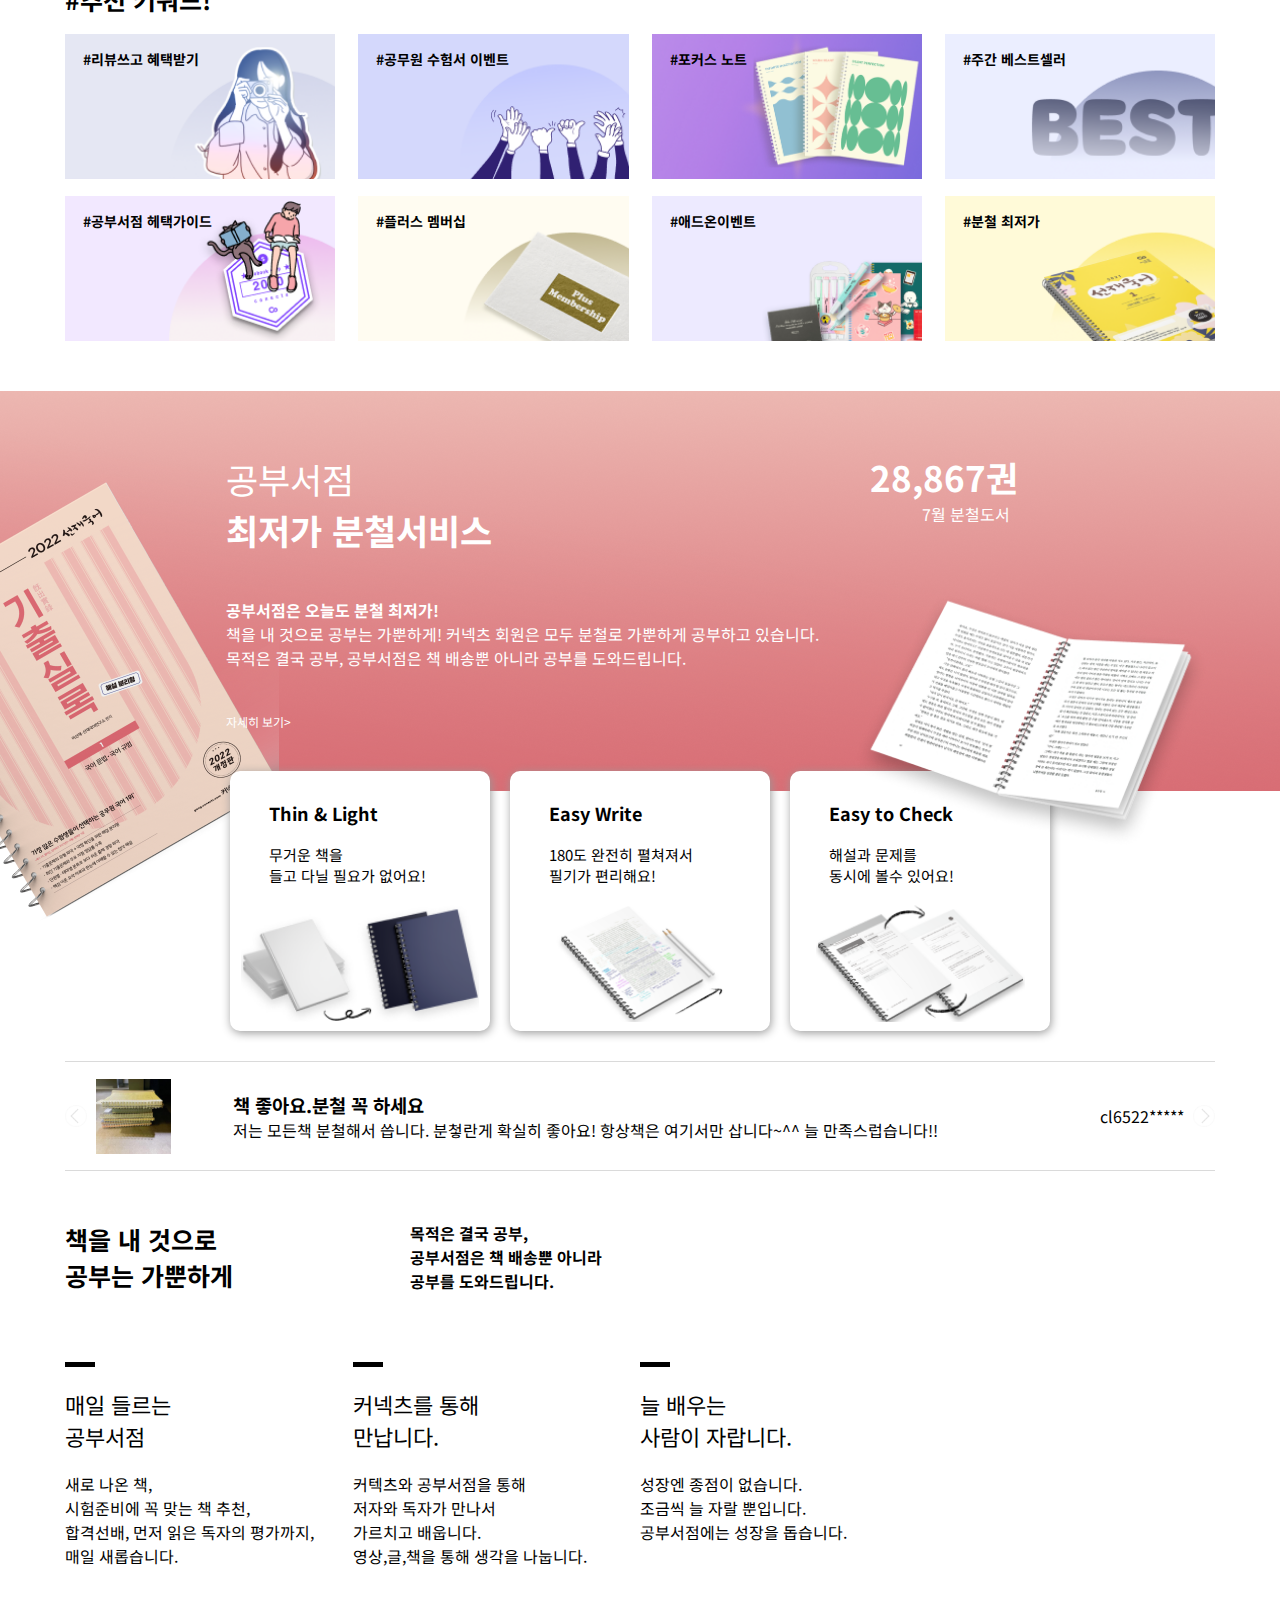
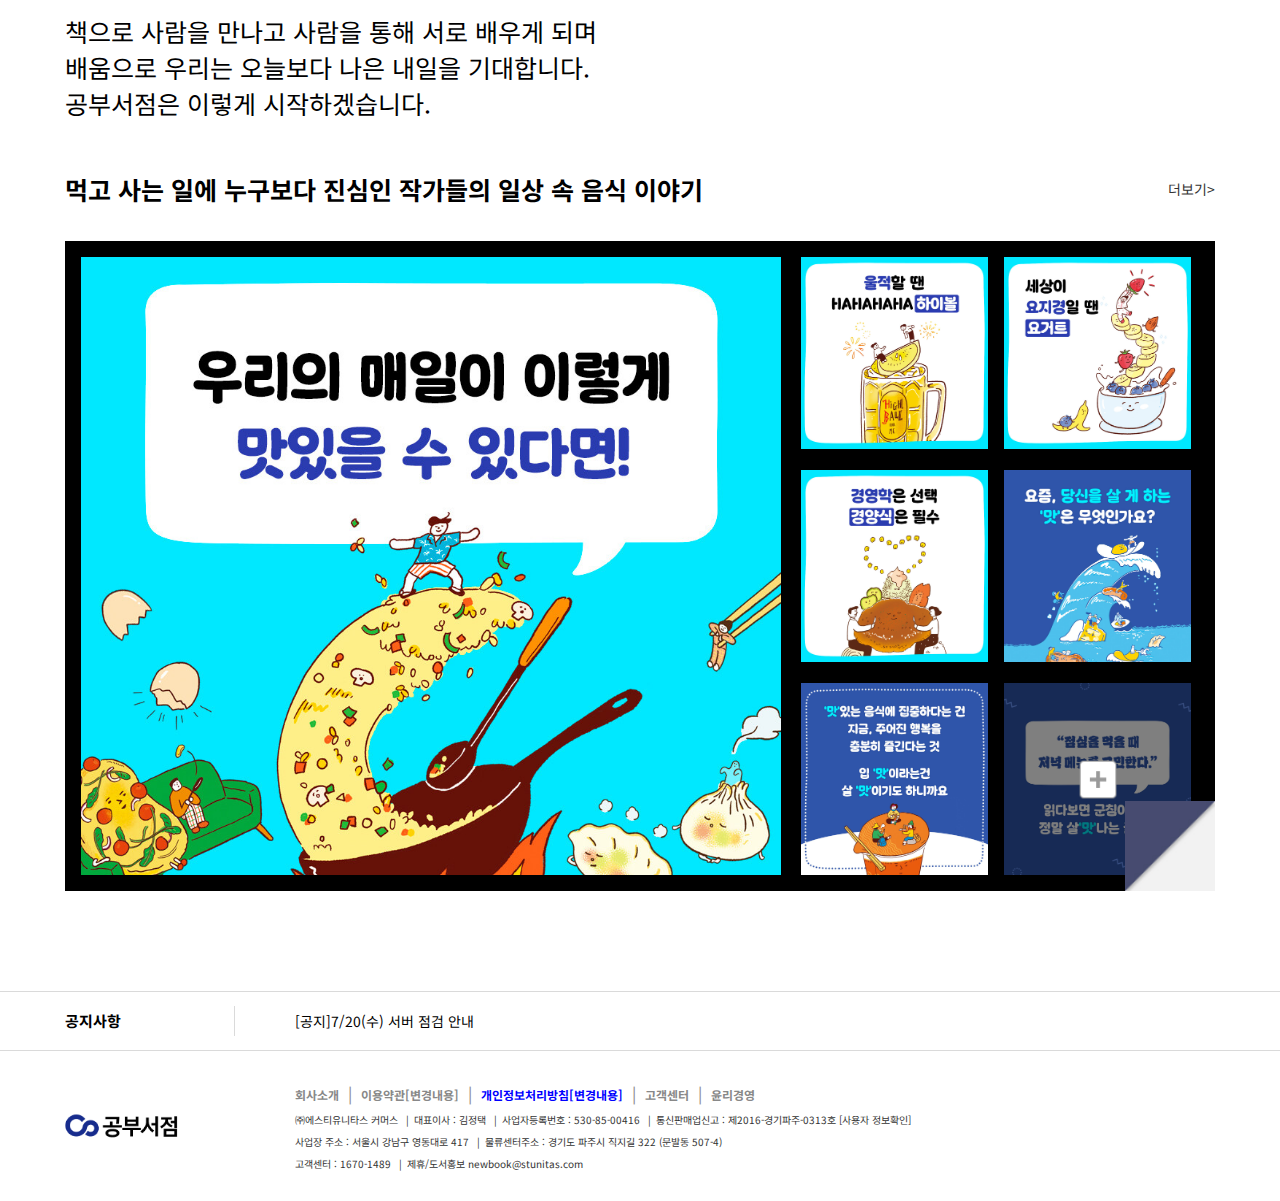
==== commit a43170ce: "0727" ====
--- a/index.html
+++ b/index.html
@@ -266,30 +266,30 @@
                     <p>공부서점 MD가 자신있게 추천하는 오늘의 책!</p>
                 </div>
                 <div id="today_box">
-                    <div>
+                    <a href="sub.html">
                         <img src="img/thumbnail.jpg" alt="1">
                         <p>contents</p>
                         <h2>title</h2>
                         <span>authors</span>
-                    </div>
-                    <div>
+                    </a>
+                    <a href="sub.html">
                         <img src="img/thumbnail.jpg" alt="2">
                         <p>contents</p>
                         <h2>title</h2>
                         <span>authors</span>
-                    </div>
-                    <div>
+                    </a>
+                    <a href="sub.html">
                         <img src="img/thumbnail.jpg" alt="3">
                         <p>contents</p>
                         <h2>title</h2>
                         <span>authors</span>
-                    </div>
-                    <div>
+                    </a>
+                    <a href="sub.html">
                         <img src="img/thumbnail.jpg" alt="4">
                         <p>contents</p>
                         <h2>title</h2>
                         <span>authors</span>
-                    </div>
+                    </a>
 
                 </div>
             </div>
--- a/css/index.css
+++ b/css/index.css
@@ -1,4 +1,25 @@
 @import url("https://fonts.googleapis.com/css2?family=Noto+Sans+KR&display=swap");
+@import url("https://fonts.googleapis.com/css2?family=Noto+Sans+KR&display=swap");
+* {
+  margin: 0;
+  padding: 0;
+  box-sizing: border-box;
+  font-family: "Noto Sans KR", sans-serif;
+}
+
+ul, li, ol {
+  list-style: none;
+}
+
+a {
+  color: #333;
+  text-decoration: none;
+}
+
+h2 {
+  font-size: 25px;
+}
+
 * {
   margin: 0;
   padding: 0;
@@ -61,6 +82,7 @@
 #left_main > li {
   width: 100%;
   line-height: 50px;
+  cursor: pointer;
   box-shadow: 0px 1px 3px 0.5px #e9e9e9;
   padding-left: 10px;
   border-top: 1px solid #e9e9e9;
@@ -74,6 +96,7 @@
 }
 .left_sub li {
   color: #666;
+  cursor: pointer;
 }
 .left_sub .grey {
   background-color: #ebebeb;
@@ -140,6 +163,10 @@
   padding: 12px;
 }
 header #header #history {
+  position: absolute;
+  top: 50%;
+  transform: translateY(-50%);
+  right: 0;
   width: 100px;
   display: flex;
   align-items: center;
@@ -152,6 +179,87 @@
 header #header #history img:nth-of-type(2) {
   width: 40px;
   height: 56px;
+}
+
+footer {
+  width: 100%;
+  height: 210px;
+  margin-top: 100px;
+}
+footer #top {
+  width: 100%;
+  height: 60px;
+  border-top: 1px solid #dadada;
+  border-bottom: 1px solid #dadada;
+}
+footer #top > div {
+  width: 1150px;
+  height: 100%;
+  margin: 0 auto;
+  display: flex;
+  align-items: center;
+}
+footer #top > div p {
+  width: 170px;
+  height: 30px;
+  line-height: 30px;
+  font-size: 15px;
+  font-weight: bold;
+  border-right: 1px solid #dadada;
+}
+footer #top > div span {
+  padding-left: 60px;
+  height: 30px;
+  line-height: 30px;
+  font-size: 14px;
+}
+footer #bottom {
+  width: 1150px;
+  height: 150px;
+  margin: 0 auto;
+  display: flex;
+  align-items: center;
+  justify-content: space-between;
+}
+
+#foot_logo {
+  width: 130px;
+  height: 26px;
+  background-image: url(../img/logo.png);
+  background-position: center;
+  background-repeat: no-repeat;
+  background-size: cover;
+}
+#foot_list {
+  width: 80%;
+  height: 60%;
+  display: flex;
+  flex-direction: column;
+  justify-content: space-between;
+}
+#foot_list ul {
+  width: 50%;
+  display: flex;
+  justify-content: space-between;
+}
+#foot_list ul li {
+  color: #888;
+}
+#foot_list ul a {
+  font-size: 12px;
+  color: #888;
+  font-weight: bold;
+}
+#foot_list ul #blue {
+  color: blue;
+}
+#foot_list > div {
+  font-size: 10px;
+  color: #888;
+}
+#foot_list > div > a:not(:first-of-type):before {
+  content: "|";
+  margin: 0 5px;
 }
 
 #slider {
@@ -387,7 +495,7 @@
   display: flex;
   justify-content: space-evenly;
 }
-#today_box > div {
+#today_box > a {
   width: 23.5%;
   height: 100%;
   display: flex;
@@ -397,20 +505,20 @@
   border-radius: 15px;
   background-color: rgb(248, 248, 248);
 }
-#today_box > div img {
+#today_box > a img {
   width: 50%;
   height: 50%;
 }
-#today_box > div p {
+#today_box > a p {
   width: 100%;
   text-align: center;
   font-size: 14px;
 }
-#today_box > div h2 {
+#today_box > a h2 {
   font-size: 18px;
   text-align: center;
 }
-#today_box > div span {
+#today_box > a span {
   font-size: 12px;
   color: #9a9a9a;
 }
@@ -1260,85 +1368,4 @@
   width: 100%;
   height: 100%;
   cursor: pointer;
-}
-
-footer {
-  width: 100%;
-  height: 210px;
-  margin-top: 100px;
-}
-footer #top {
-  width: 100%;
-  height: 60px;
-  border-top: 1px solid #dadada;
-  border-bottom: 1px solid #dadada;
-}
-footer #top > div {
-  width: 1150px;
-  height: 100%;
-  margin: 0 auto;
-  display: flex;
-  align-items: center;
-}
-footer #top > div p {
-  width: 170px;
-  height: 30px;
-  line-height: 30px;
-  font-size: 15px;
-  font-weight: bold;
-  border-right: 1px solid #dadada;
-}
-footer #top > div span {
-  padding-left: 60px;
-  height: 30px;
-  line-height: 30px;
-  font-size: 14px;
-}
-footer #bottom {
-  width: 1150px;
-  height: 150px;
-  margin: 0 auto;
-  display: flex;
-  align-items: center;
-  justify-content: space-between;
-}
-
-#foot_logo {
-  width: 130px;
-  height: 26px;
-  background-image: url(../img/logo.png);
-  background-position: center;
-  background-repeat: no-repeat;
-  background-size: cover;
-}
-#foot_list {
-  width: 80%;
-  height: 60%;
-  display: flex;
-  flex-direction: column;
-  justify-content: space-between;
-}
-#foot_list ul {
-  width: 50%;
-  display: flex;
-  justify-content: space-between;
-}
-#foot_list ul li {
-  color: #888;
-}
-#foot_list ul a {
-  font-size: 12px;
-  color: #888;
-  font-weight: bold;
-}
-#foot_list ul #blue {
-  color: blue;
-}
-#foot_list > div {
-  font-size: 10px;
-  color: #888;
-}
-#foot_list > div > a:not(:first-of-type):before {
-  content: "|";
-  margin: 0 5px;
 }